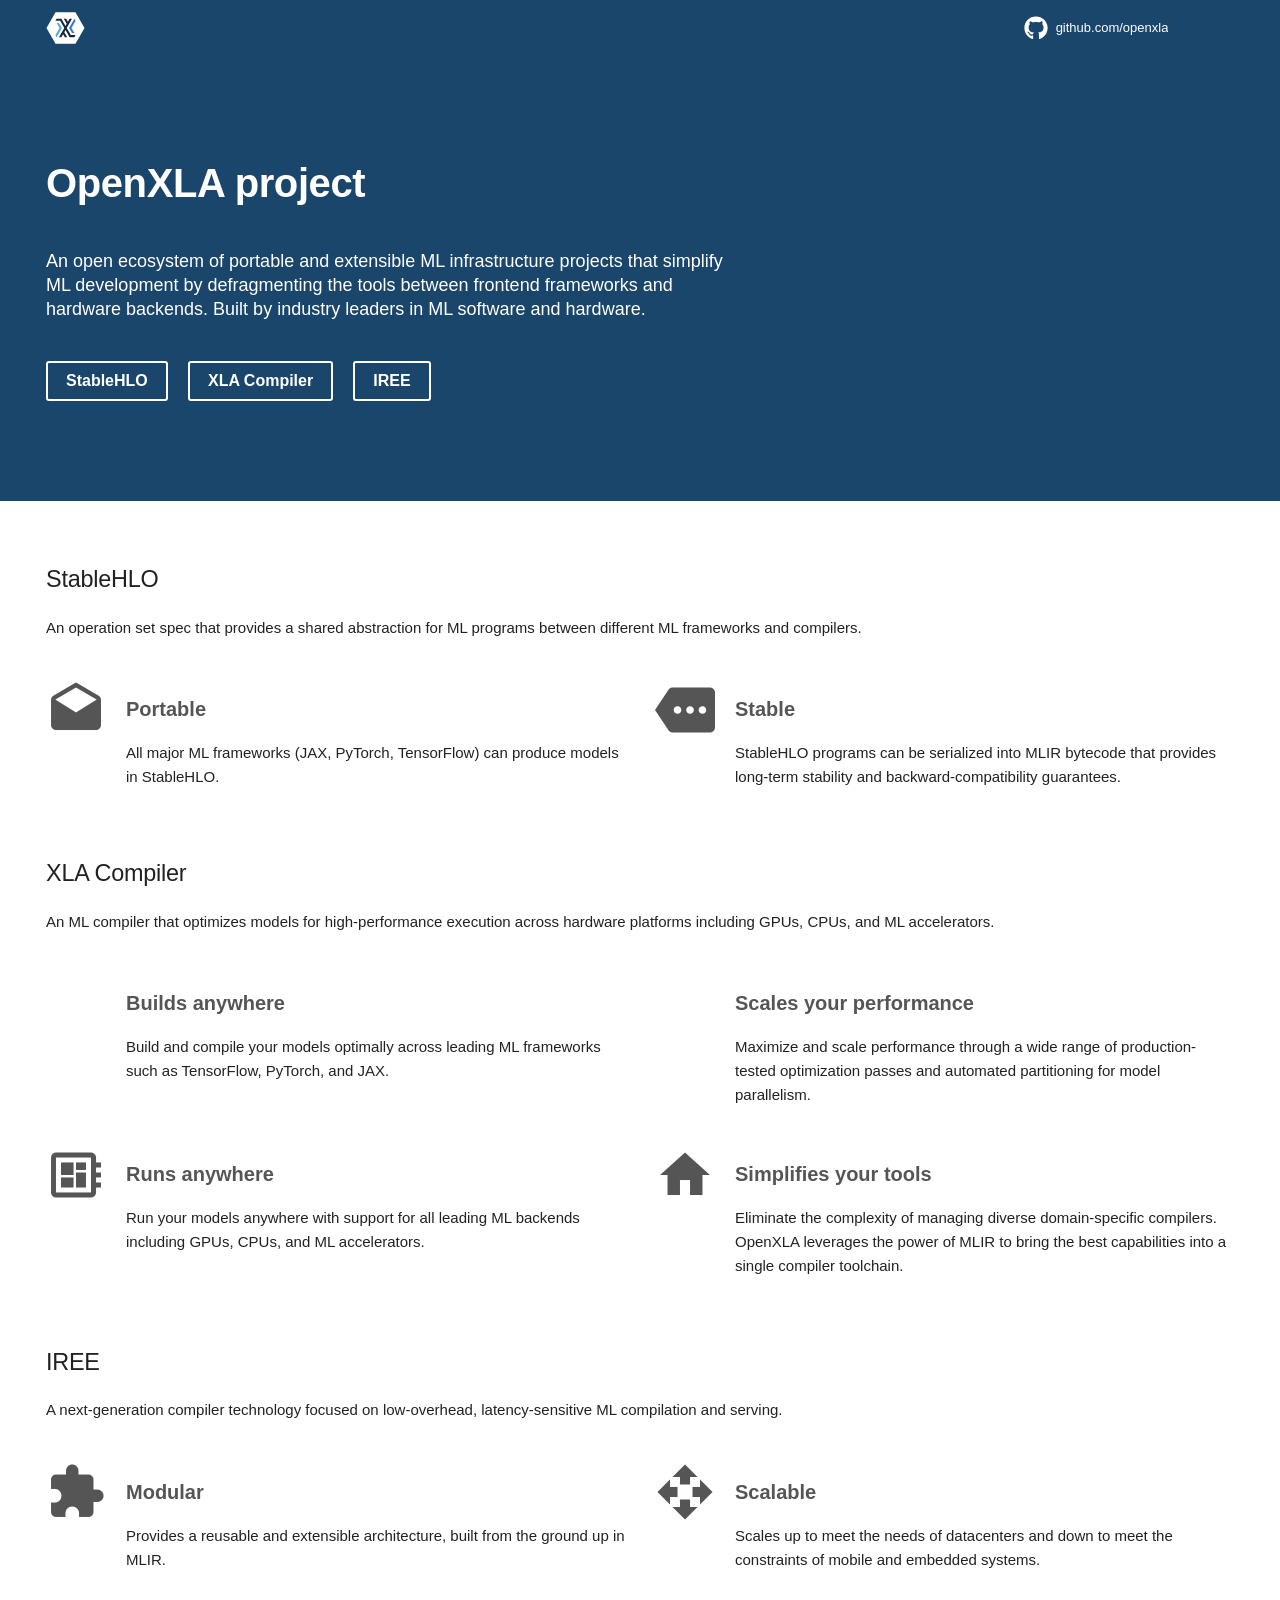
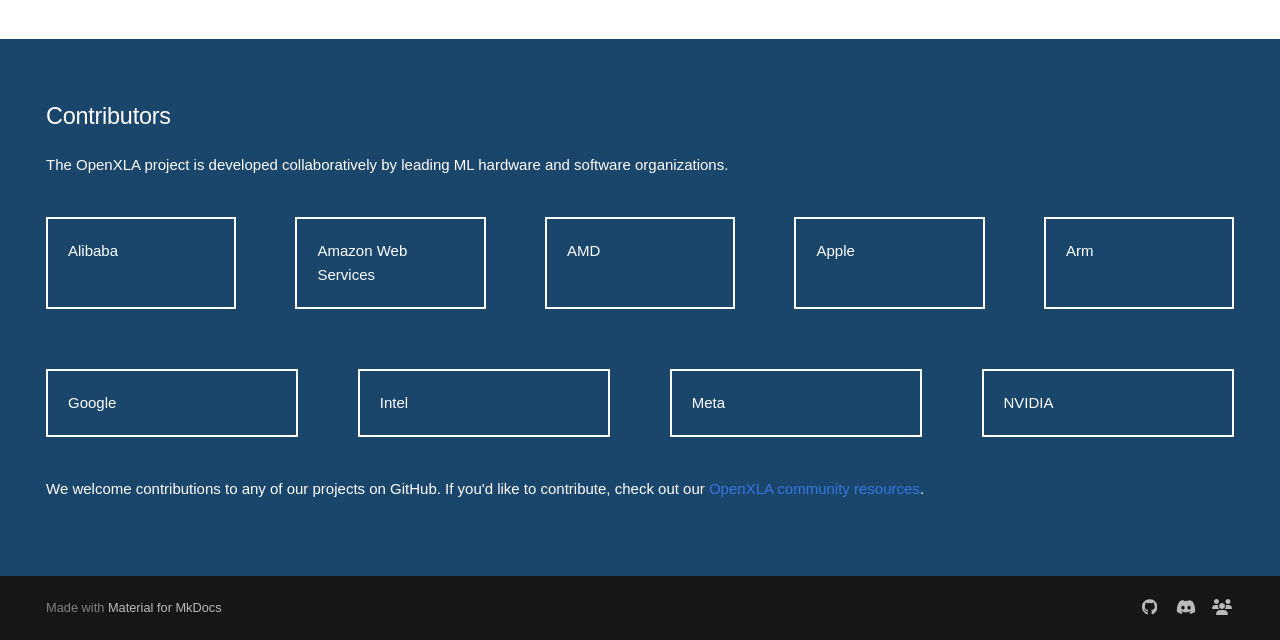
==== index.html @ 65affb7b "Deployed a1822f7 with MkDocs version: 1.4.2" ====
<!doctype html>
<html lang="en" class="no-js">
  <head>
    
      <meta charset="utf-8">
      <meta name="viewport" content="width=device-width,initial-scale=1">
      
      
      
      
      
      <link rel="icon" href="website/assets/favicon.ico">
      <meta name="generator" content="mkdocs-1.4.2, mkdocs-material-9.0.12">
    
    
  <title>OpenXLA project</title>

    
  
      <link rel="stylesheet" href="assets/stylesheets/main.0d440cfe.min.css">
      
        
        <link rel="stylesheet" href="assets/stylesheets/palette.2505c338.min.css">
      
      

    
  <link rel="stylesheet" href="website/stylesheets/landing.css" />

    
    
      
        
        
        <link rel="preconnect" href="https://fonts.gstatic.com" crossorigin>
        <link rel="stylesheet" href="https://fonts.googleapis.com/css?family=Noto:300,300i,400,400i,700,700i%7CNoto+Sans+Mono:400,400i,700,700i&display=fallback">
        <style>:root{--md-text-font:"Noto";--md-code-font:"Noto Sans Mono"}</style>
      
    
    
      <link rel="stylesheet" href="website/stylesheets/openxla.css">
    
    <script>__md_scope=new URL(".",location),__md_hash=e=>[...e].reduce((e,_)=>(e<<5)-e+_.charCodeAt(0),0),__md_get=(e,_=localStorage,t=__md_scope)=>JSON.parse(_.getItem(t.pathname+"."+e)),__md_set=(e,_,t=localStorage,a=__md_scope)=>{try{t.setItem(a.pathname+"."+e,JSON.stringify(_))}catch(e){}}</script>
    
      

    
    
    
  </head>
  
  
    
    
    
    
    
    <body dir="ltr" data-md-color-scheme="default" data-md-color-primary="" data-md-color-accent="">
  
    
    
    <input class="md-toggle" data-md-toggle="drawer" type="checkbox" id="__drawer" autocomplete="off">
    <input class="md-toggle" data-md-toggle="search" type="checkbox" id="__search" autocomplete="off">
    <label class="md-overlay" for="__drawer"></label>
    <div data-md-component="skip">
      
        
        <a href="#stablehlo" class="md-skip">
          Skip to content
        </a>
      
    </div>
    <div data-md-component="announce">
      
    </div>
    
    
      

<header class="md-header" data-md-component="header">
  <nav class="md-header__inner md-grid" aria-label="Header">
    <a href="." title="OpenXLA Project" class="md-header__button md-logo" aria-label="OpenXLA Project" data-md-component="logo">
      <!--
  Copyright (c) 2016-2022 Martin Donath <martin.donath@squidfunk.com>

  Permission is hereby granted, free of charge, to any person obtaining a copy
  of this software and associated documentation files (the "Software"), to
  deal in the Software without restriction, including without limitation the
  rights to use, copy, modify, merge, publish, distribute, sublicense, and/or
  sell copies of the Software, and to permit persons to whom the Software is
  furnished to do so, subject to the following conditions:

  The above copyright notice and this permission notice shall be included in
  all copies or substantial portions of the Software.

  THE SOFTWARE IS PROVIDED "AS IS", WITHOUT WARRANTY OF ANY KIND, EXPRESS OR
  IMPLIED, INCLUDING BUT NOT LIMITED TO THE WARRANTIES OF MERCHANTABILITY,
  FITNESS FOR A PARTICULAR PURPOSE AND NON-INFRINGEMENT. IN NO EVENT SHALL THE
  AUTHORS OR COPYRIGHT HOLDERS BE LIABLE FOR ANY CLAIM, DAMAGES OR OTHER
  LIABILITY, WHETHER IN AN ACTION OF CONTRACT, TORT OR OTHERWISE, ARISING
  FROM, OUT OF OR IN CONNECTION WITH THE SOFTWARE OR THE USE OR OTHER DEALINGS
  IN THE SOFTWARE.
-->

<!-- Logo (customized to provide img alt text) -->

  <img src="website/assets/openxla-logo-white.svg" alt="OpenXLA Project" />

    </a>
    <label class="md-header__button md-icon" for="__drawer">
      <svg xmlns="http://www.w3.org/2000/svg" viewBox="0 0 24 24"><path d="M3 6h18v2H3V6m0 5h18v2H3v-2m0 5h18v2H3v-2Z"/></svg>
    </label>
    <div class="md-header__title" data-md-component="header-title">
      <div class="md-header__ellipsis">
        <div class="md-header__topic">
          <span class="md-ellipsis">
            OpenXLA Project
          </span>
        </div>
        <div class="md-header__topic" data-md-component="header-topic">
          <span class="md-ellipsis">
            
              OpenXLA project
            
          </span>
        </div>
      </div>
    </div>
    
    
    
    
      <div class="md-header__source">
        <a href="https://github.com/openxla" title="Go to repository" class="md-source" data-md-component="source">
  <div class="md-source__icon md-icon">
    
    <svg xmlns="http://www.w3.org/2000/svg" viewBox="0 0 496 512"><!--! Font Awesome Free 6.2.1 by @fontawesome - https://fontawesome.com License - https://fontawesome.com/license/free (Icons: CC BY 4.0, Fonts: SIL OFL 1.1, Code: MIT License) Copyright 2022 Fonticons, Inc.--><path d="M165.9 397.4c0 2-2.3 3.6-5.2 3.6-3.3.3-5.6-1.3-5.6-3.6 0-2 2.3-3.6 5.2-3.6 3-.3 5.6 1.3 5.6 3.6zm-31.1-4.5c-.7 2 1.3 4.3 4.3 4.9 2.6 1 5.6 0 6.2-2s-1.3-4.3-4.3-5.2c-2.6-.7-5.5.3-6.2 2.3zm44.2-1.7c-2.9.7-4.9 2.6-4.6 4.9.3 2 2.9 3.3 5.9 2.6 2.9-.7 4.9-2.6 4.6-4.6-.3-1.9-3-3.2-5.9-2.9zM244.8 8C106.1 8 0 113.3 0 252c0 110.9 69.8 205.8 169.5 239.2 12.8 2.3 17.3-5.6 17.3-12.1 0-6.2-.3-40.4-.3-61.4 0 0-70 15-84.7-29.8 0 0-11.4-29.1-27.8-36.6 0 0-22.9-15.7 1.6-15.4 0 0 24.9 2 38.6 25.8 21.9 38.6 58.6 27.5 72.9 20.9 2.3-16 8.8-27.1 16-33.7-55.9-6.2-112.3-14.3-112.3-110.5 0-27.5 7.6-41.3 23.6-58.9-2.6-6.5-11.1-33.3 2.6-67.9 20.9-6.5 69 27 69 27 20-5.6 41.5-8.5 62.8-8.5s42.8 2.9 62.8 8.5c0 0 48.1-33.6 69-27 13.7 34.7 5.2 61.4 2.6 67.9 16 17.7 25.8 31.5 25.8 58.9 0 96.5-58.9 104.2-114.8 110.5 9.2 7.9 17 22.9 17 46.4 0 33.7-.3 75.4-.3 83.6 0 6.5 4.6 14.4 17.3 12.1C428.2 457.8 496 362.9 496 252 496 113.3 383.5 8 244.8 8zM97.2 352.9c-1.3 1-1 3.3.7 5.2 1.6 1.6 3.9 2.3 5.2 1 1.3-1 1-3.3-.7-5.2-1.6-1.6-3.9-2.3-5.2-1zm-10.8-8.1c-.7 1.3.3 2.9 2.3 3.9 1.6 1 3.6.7 4.3-.7.7-1.3-.3-2.9-2.3-3.9-2-.6-3.6-.3-4.3.7zm32.4 35.6c-1.6 1.3-1 4.3 1.3 6.2 2.3 2.3 5.2 2.6 6.5 1 1.3-1.3.7-4.3-1.3-6.2-2.2-2.3-5.2-2.6-6.5-1zm-11.4-14.7c-1.6 1-1.6 3.6 0 5.9 1.6 2.3 4.3 3.3 5.6 2.3 1.6-1.3 1.6-3.9 0-6.2-1.4-2.3-4-3.3-5.6-2z"/></svg>
  </div>
  <div class="md-source__repository">
    github.com/openxla
  </div>
</a>
      </div>
    
  </nav>
  
</header>
    
    <div class="md-container" data-md-component="container">
      
      
  
        
          
        
      
  <section class="oxla-section black md-typeset">
    <div class="oxla-section-inner">
      <div class="oxla-banner">
        <div class="oxla-banner-left">
          <h1 class="oxla-title">OpenXLA project</h1>
          <p class="oxla-subtitle">An open ecosystem of portable and extensible ML infrastructure
projects that simplify ML development by defragmenting the tools
between frontend frameworks and hardware backends. Built by industry leaders
in ML software and hardware.
</p>
          <div class="oxla-buttons">
            
            <a class="oxla-button" href="https://scottamain.github.io/stablehlo/">StableHLO</a>
            
            <a class="oxla-button" href="https://scottamain.github.io/xla/">XLA Compiler</a>
            
            <a class="oxla-button" href="https://scottamain.github.io/iree/">IREE</a>
            
          </div>
        </div>
      </div>
    </div>
  </section>

      <main class="md-main" data-md-component="main">
        <div class="md-main__inner md-grid">
          
            
              
                
              
              <div class="md-sidebar md-sidebar--primary" data-md-component="sidebar" data-md-type="navigation" hidden>
                <div class="md-sidebar__scrollwrap">
                  <div class="md-sidebar__inner">
                    


<nav class="md-nav md-nav--primary" aria-label="Navigation" data-md-level="0">
  <label class="md-nav__title" for="__drawer">
    <a href="." title="OpenXLA Project" class="md-nav__button md-logo" aria-label="OpenXLA Project" data-md-component="logo">
      <!--
  Copyright (c) 2016-2022 Martin Donath <martin.donath@squidfunk.com>

  Permission is hereby granted, free of charge, to any person obtaining a copy
  of this software and associated documentation files (the "Software"), to
  deal in the Software without restriction, including without limitation the
  rights to use, copy, modify, merge, publish, distribute, sublicense, and/or
  sell copies of the Software, and to permit persons to whom the Software is
  furnished to do so, subject to the following conditions:

  The above copyright notice and this permission notice shall be included in
  all copies or substantial portions of the Software.

  THE SOFTWARE IS PROVIDED "AS IS", WITHOUT WARRANTY OF ANY KIND, EXPRESS OR
  IMPLIED, INCLUDING BUT NOT LIMITED TO THE WARRANTIES OF MERCHANTABILITY,
  FITNESS FOR A PARTICULAR PURPOSE AND NON-INFRINGEMENT. IN NO EVENT SHALL THE
  AUTHORS OR COPYRIGHT HOLDERS BE LIABLE FOR ANY CLAIM, DAMAGES OR OTHER
  LIABILITY, WHETHER IN AN ACTION OF CONTRACT, TORT OR OTHERWISE, ARISING
  FROM, OUT OF OR IN CONNECTION WITH THE SOFTWARE OR THE USE OR OTHER DEALINGS
  IN THE SOFTWARE.
-->

<!-- Logo (customized to provide img alt text) -->

  <img src="website/assets/openxla-logo-white.svg" alt="OpenXLA Project" />

    </a>
    OpenXLA Project
  </label>
  
    <div class="md-nav__source">
      <a href="https://github.com/openxla" title="Go to repository" class="md-source" data-md-component="source">
  <div class="md-source__icon md-icon">
    
    <svg xmlns="http://www.w3.org/2000/svg" viewBox="0 0 496 512"><!--! Font Awesome Free 6.2.1 by @fontawesome - https://fontawesome.com License - https://fontawesome.com/license/free (Icons: CC BY 4.0, Fonts: SIL OFL 1.1, Code: MIT License) Copyright 2022 Fonticons, Inc.--><path d="M165.9 397.4c0 2-2.3 3.6-5.2 3.6-3.3.3-5.6-1.3-5.6-3.6 0-2 2.3-3.6 5.2-3.6 3-.3 5.6 1.3 5.6 3.6zm-31.1-4.5c-.7 2 1.3 4.3 4.3 4.9 2.6 1 5.6 0 6.2-2s-1.3-4.3-4.3-5.2c-2.6-.7-5.5.3-6.2 2.3zm44.2-1.7c-2.9.7-4.9 2.6-4.6 4.9.3 2 2.9 3.3 5.9 2.6 2.9-.7 4.9-2.6 4.6-4.6-.3-1.9-3-3.2-5.9-2.9zM244.8 8C106.1 8 0 113.3 0 252c0 110.9 69.8 205.8 169.5 239.2 12.8 2.3 17.3-5.6 17.3-12.1 0-6.2-.3-40.4-.3-61.4 0 0-70 15-84.7-29.8 0 0-11.4-29.1-27.8-36.6 0 0-22.9-15.7 1.6-15.4 0 0 24.9 2 38.6 25.8 21.9 38.6 58.6 27.5 72.9 20.9 2.3-16 8.8-27.1 16-33.7-55.9-6.2-112.3-14.3-112.3-110.5 0-27.5 7.6-41.3 23.6-58.9-2.6-6.5-11.1-33.3 2.6-67.9 20.9-6.5 69 27 69 27 20-5.6 41.5-8.5 62.8-8.5s42.8 2.9 62.8 8.5c0 0 48.1-33.6 69-27 13.7 34.7 5.2 61.4 2.6 67.9 16 17.7 25.8 31.5 25.8 58.9 0 96.5-58.9 104.2-114.8 110.5 9.2 7.9 17 22.9 17 46.4 0 33.7-.3 75.4-.3 83.6 0 6.5 4.6 14.4 17.3 12.1C428.2 457.8 496 362.9 496 252 496 113.3 383.5 8 244.8 8zM97.2 352.9c-1.3 1-1 3.3.7 5.2 1.6 1.6 3.9 2.3 5.2 1 1.3-1 1-3.3-.7-5.2-1.6-1.6-3.9-2.3-5.2-1zm-10.8-8.1c-.7 1.3.3 2.9 2.3 3.9 1.6 1 3.6.7 4.3-.7.7-1.3-.3-2.9-2.3-3.9-2-.6-3.6-.3-4.3.7zm32.4 35.6c-1.6 1.3-1 4.3 1.3 6.2 2.3 2.3 5.2 2.6 6.5 1 1.3-1.3.7-4.3-1.3-6.2-2.2-2.3-5.2-2.6-6.5-1zm-11.4-14.7c-1.6 1-1.6 3.6 0 5.9 1.6 2.3 4.3 3.3 5.6 2.3 1.6-1.3 1.6-3.9 0-6.2-1.4-2.3-4-3.3-5.6-2z"/></svg>
  </div>
  <div class="md-source__repository">
    github.com/openxla
  </div>
</a>
    </div>
  
  <ul class="md-nav__list" data-md-scrollfix>
    
      
      
      

  
  
    
  
  
    <li class="md-nav__item md-nav__item--active">
      
      <input class="md-nav__toggle md-toggle" type="checkbox" id="__toc">
      
      
      
        <label class="md-nav__link md-nav__link--active" for="__toc">
          OpenXLA project
          <span class="md-nav__icon md-icon"></span>
        </label>
      
      <a href="." class="md-nav__link md-nav__link--active">
        OpenXLA project
      </a>
      
        

<nav class="md-nav md-nav--secondary" aria-label="Table of contents">
  
  
  
  
    <label class="md-nav__title" for="__toc">
      <span class="md-nav__icon md-icon"></span>
      Table of contents
    </label>
    <ul class="md-nav__list" data-md-component="toc" data-md-scrollfix>
      
        <!--
  Copyright (c) 2016-2022 Martin Donath <martin.donath@squidfunk.com>

  Permission is hereby granted, free of charge, to any person obtaining a copy
  of this software and associated documentation files (the "Software"), to
  deal in the Software without restriction, including without limitation the
  rights to use, copy, modify, merge, publish, distribute, sublicense, and/or
  sell copies of the Software, and to permit persons to whom the Software is
  furnished to do so, subject to the following conditions:

  The above copyright notice and this permission notice shall be included in
  all copies or substantial portions of the Software.

  THE SOFTWARE IS PROVIDED "AS IS", WITHOUT WARRANTY OF ANY KIND, EXPRESS OR
  IMPLIED, INCLUDING BUT NOT LIMITED TO THE WARRANTIES OF MERCHANTABILITY,
  FITNESS FOR A PARTICULAR PURPOSE AND NON-INFRINGEMENT. IN NO EVENT SHALL THE
  AUTHORS OR COPYRIGHT HOLDERS BE LIABLE FOR ANY CLAIM, DAMAGES OR OTHER
  LIABILITY, WHETHER IN AN ACTION OF CONTRACT, TORT OR OTHERWISE, ARISING
  FROM, OUT OF OR IN CONNECTION WITH THE SOFTWARE OR THE USE OR OTHER DEALINGS
  IN THE SOFTWARE.
-->

<!-- Allow each page to override toc_depth. For example, at the top of MD file:

---
toc_depth: 2
---

 -->
 
 <!-- Table of contents item -->
 <li class="md-nav__item">
   <a href="#stablehlo" class="md-nav__link">
     StableHLO
   </a>

   <!-- Table of contents list -->
   
 </li>
 
      
        <!--
  Copyright (c) 2016-2022 Martin Donath <martin.donath@squidfunk.com>

  Permission is hereby granted, free of charge, to any person obtaining a copy
  of this software and associated documentation files (the "Software"), to
  deal in the Software without restriction, including without limitation the
  rights to use, copy, modify, merge, publish, distribute, sublicense, and/or
  sell copies of the Software, and to permit persons to whom the Software is
  furnished to do so, subject to the following conditions:

  The above copyright notice and this permission notice shall be included in
  all copies or substantial portions of the Software.

  THE SOFTWARE IS PROVIDED "AS IS", WITHOUT WARRANTY OF ANY KIND, EXPRESS OR
  IMPLIED, INCLUDING BUT NOT LIMITED TO THE WARRANTIES OF MERCHANTABILITY,
  FITNESS FOR A PARTICULAR PURPOSE AND NON-INFRINGEMENT. IN NO EVENT SHALL THE
  AUTHORS OR COPYRIGHT HOLDERS BE LIABLE FOR ANY CLAIM, DAMAGES OR OTHER
  LIABILITY, WHETHER IN AN ACTION OF CONTRACT, TORT OR OTHERWISE, ARISING
  FROM, OUT OF OR IN CONNECTION WITH THE SOFTWARE OR THE USE OR OTHER DEALINGS
  IN THE SOFTWARE.
-->

<!-- Allow each page to override toc_depth. For example, at the top of MD file:

---
toc_depth: 2
---

 -->
 
 <!-- Table of contents item -->
 <li class="md-nav__item">
   <a href="#xla-compiler" class="md-nav__link">
     XLA Compiler
   </a>

   <!-- Table of contents list -->
   
 </li>
 
      
        <!--
  Copyright (c) 2016-2022 Martin Donath <martin.donath@squidfunk.com>

  Permission is hereby granted, free of charge, to any person obtaining a copy
  of this software and associated documentation files (the "Software"), to
  deal in the Software without restriction, including without limitation the
  rights to use, copy, modify, merge, publish, distribute, sublicense, and/or
  sell copies of the Software, and to permit persons to whom the Software is
  furnished to do so, subject to the following conditions:

  The above copyright notice and this permission notice shall be included in
  all copies or substantial portions of the Software.

  THE SOFTWARE IS PROVIDED "AS IS", WITHOUT WARRANTY OF ANY KIND, EXPRESS OR
  IMPLIED, INCLUDING BUT NOT LIMITED TO THE WARRANTIES OF MERCHANTABILITY,
  FITNESS FOR A PARTICULAR PURPOSE AND NON-INFRINGEMENT. IN NO EVENT SHALL THE
  AUTHORS OR COPYRIGHT HOLDERS BE LIABLE FOR ANY CLAIM, DAMAGES OR OTHER
  LIABILITY, WHETHER IN AN ACTION OF CONTRACT, TORT OR OTHERWISE, ARISING
  FROM, OUT OF OR IN CONNECTION WITH THE SOFTWARE OR THE USE OR OTHER DEALINGS
  IN THE SOFTWARE.
-->

<!-- Allow each page to override toc_depth. For example, at the top of MD file:

---
toc_depth: 2
---

 -->
 
 <!-- Table of contents item -->
 <li class="md-nav__item">
   <a href="#iree" class="md-nav__link">
     IREE
   </a>

   <!-- Table of contents list -->
   
 </li>
 
      
        <!--
  Copyright (c) 2016-2022 Martin Donath <martin.donath@squidfunk.com>

  Permission is hereby granted, free of charge, to any person obtaining a copy
  of this software and associated documentation files (the "Software"), to
  deal in the Software without restriction, including without limitation the
  rights to use, copy, modify, merge, publish, distribute, sublicense, and/or
  sell copies of the Software, and to permit persons to whom the Software is
  furnished to do so, subject to the following conditions:

  The above copyright notice and this permission notice shall be included in
  all copies or substantial portions of the Software.

  THE SOFTWARE IS PROVIDED "AS IS", WITHOUT WARRANTY OF ANY KIND, EXPRESS OR
  IMPLIED, INCLUDING BUT NOT LIMITED TO THE WARRANTIES OF MERCHANTABILITY,
  FITNESS FOR A PARTICULAR PURPOSE AND NON-INFRINGEMENT. IN NO EVENT SHALL THE
  AUTHORS OR COPYRIGHT HOLDERS BE LIABLE FOR ANY CLAIM, DAMAGES OR OTHER
  LIABILITY, WHETHER IN AN ACTION OF CONTRACT, TORT OR OTHERWISE, ARISING
  FROM, OUT OF OR IN CONNECTION WITH THE SOFTWARE OR THE USE OR OTHER DEALINGS
  IN THE SOFTWARE.
-->

<!-- Allow each page to override toc_depth. For example, at the top of MD file:

---
toc_depth: 2
---

 -->
 
 <!-- Table of contents item -->
 <li class="md-nav__item">
   <a href="#contributors" class="md-nav__link">
     Contributors
   </a>

   <!-- Table of contents list -->
   
 </li>
 
      
    </ul>
  
</nav>
      
    </li>
  

    
  </ul>
</nav>
                  </div>
                </div>
              </div>
            
            
              
                
              
              <div class="md-sidebar md-sidebar--secondary" data-md-component="sidebar" data-md-type="toc" hidden>
                <div class="md-sidebar__scrollwrap">
                  <div class="md-sidebar__inner">
                    

<nav class="md-nav md-nav--secondary" aria-label="Table of contents">
  
  
  
  
    <label class="md-nav__title" for="__toc">
      <span class="md-nav__icon md-icon"></span>
      Table of contents
    </label>
    <ul class="md-nav__list" data-md-component="toc" data-md-scrollfix>
      
        <!--
  Copyright (c) 2016-2022 Martin Donath <martin.donath@squidfunk.com>

  Permission is hereby granted, free of charge, to any person obtaining a copy
  of this software and associated documentation files (the "Software"), to
  deal in the Software without restriction, including without limitation the
  rights to use, copy, modify, merge, publish, distribute, sublicense, and/or
  sell copies of the Software, and to permit persons to whom the Software is
  furnished to do so, subject to the following conditions:

  The above copyright notice and this permission notice shall be included in
  all copies or substantial portions of the Software.

  THE SOFTWARE IS PROVIDED "AS IS", WITHOUT WARRANTY OF ANY KIND, EXPRESS OR
  IMPLIED, INCLUDING BUT NOT LIMITED TO THE WARRANTIES OF MERCHANTABILITY,
  FITNESS FOR A PARTICULAR PURPOSE AND NON-INFRINGEMENT. IN NO EVENT SHALL THE
  AUTHORS OR COPYRIGHT HOLDERS BE LIABLE FOR ANY CLAIM, DAMAGES OR OTHER
  LIABILITY, WHETHER IN AN ACTION OF CONTRACT, TORT OR OTHERWISE, ARISING
  FROM, OUT OF OR IN CONNECTION WITH THE SOFTWARE OR THE USE OR OTHER DEALINGS
  IN THE SOFTWARE.
-->

<!-- Allow each page to override toc_depth. For example, at the top of MD file:

---
toc_depth: 2
---

 -->
 
 <!-- Table of contents item -->
 <li class="md-nav__item">
   <a href="#stablehlo" class="md-nav__link">
     StableHLO
   </a>

   <!-- Table of contents list -->
   
 </li>
 
      
        <!--
  Copyright (c) 2016-2022 Martin Donath <martin.donath@squidfunk.com>

  Permission is hereby granted, free of charge, to any person obtaining a copy
  of this software and associated documentation files (the "Software"), to
  deal in the Software without restriction, including without limitation the
  rights to use, copy, modify, merge, publish, distribute, sublicense, and/or
  sell copies of the Software, and to permit persons to whom the Software is
  furnished to do so, subject to the following conditions:

  The above copyright notice and this permission notice shall be included in
  all copies or substantial portions of the Software.

  THE SOFTWARE IS PROVIDED "AS IS", WITHOUT WARRANTY OF ANY KIND, EXPRESS OR
  IMPLIED, INCLUDING BUT NOT LIMITED TO THE WARRANTIES OF MERCHANTABILITY,
  FITNESS FOR A PARTICULAR PURPOSE AND NON-INFRINGEMENT. IN NO EVENT SHALL THE
  AUTHORS OR COPYRIGHT HOLDERS BE LIABLE FOR ANY CLAIM, DAMAGES OR OTHER
  LIABILITY, WHETHER IN AN ACTION OF CONTRACT, TORT OR OTHERWISE, ARISING
  FROM, OUT OF OR IN CONNECTION WITH THE SOFTWARE OR THE USE OR OTHER DEALINGS
  IN THE SOFTWARE.
-->

<!-- Allow each page to override toc_depth. For example, at the top of MD file:

---
toc_depth: 2
---

 -->
 
 <!-- Table of contents item -->
 <li class="md-nav__item">
   <a href="#xla-compiler" class="md-nav__link">
     XLA Compiler
   </a>

   <!-- Table of contents list -->
   
 </li>
 
      
        <!--
  Copyright (c) 2016-2022 Martin Donath <martin.donath@squidfunk.com>

  Permission is hereby granted, free of charge, to any person obtaining a copy
  of this software and associated documentation files (the "Software"), to
  deal in the Software without restriction, including without limitation the
  rights to use, copy, modify, merge, publish, distribute, sublicense, and/or
  sell copies of the Software, and to permit persons to whom the Software is
  furnished to do so, subject to the following conditions:

  The above copyright notice and this permission notice shall be included in
  all copies or substantial portions of the Software.

  THE SOFTWARE IS PROVIDED "AS IS", WITHOUT WARRANTY OF ANY KIND, EXPRESS OR
  IMPLIED, INCLUDING BUT NOT LIMITED TO THE WARRANTIES OF MERCHANTABILITY,
  FITNESS FOR A PARTICULAR PURPOSE AND NON-INFRINGEMENT. IN NO EVENT SHALL THE
  AUTHORS OR COPYRIGHT HOLDERS BE LIABLE FOR ANY CLAIM, DAMAGES OR OTHER
  LIABILITY, WHETHER IN AN ACTION OF CONTRACT, TORT OR OTHERWISE, ARISING
  FROM, OUT OF OR IN CONNECTION WITH THE SOFTWARE OR THE USE OR OTHER DEALINGS
  IN THE SOFTWARE.
-->

<!-- Allow each page to override toc_depth. For example, at the top of MD file:

---
toc_depth: 2
---

 -->
 
 <!-- Table of contents item -->
 <li class="md-nav__item">
   <a href="#iree" class="md-nav__link">
     IREE
   </a>

   <!-- Table of contents list -->
   
 </li>
 
      
        <!--
  Copyright (c) 2016-2022 Martin Donath <martin.donath@squidfunk.com>

  Permission is hereby granted, free of charge, to any person obtaining a copy
  of this software and associated documentation files (the "Software"), to
  deal in the Software without restriction, including without limitation the
  rights to use, copy, modify, merge, publish, distribute, sublicense, and/or
  sell copies of the Software, and to permit persons to whom the Software is
  furnished to do so, subject to the following conditions:

  The above copyright notice and this permission notice shall be included in
  all copies or substantial portions of the Software.

  THE SOFTWARE IS PROVIDED "AS IS", WITHOUT WARRANTY OF ANY KIND, EXPRESS OR
  IMPLIED, INCLUDING BUT NOT LIMITED TO THE WARRANTIES OF MERCHANTABILITY,
  FITNESS FOR A PARTICULAR PURPOSE AND NON-INFRINGEMENT. IN NO EVENT SHALL THE
  AUTHORS OR COPYRIGHT HOLDERS BE LIABLE FOR ANY CLAIM, DAMAGES OR OTHER
  LIABILITY, WHETHER IN AN ACTION OF CONTRACT, TORT OR OTHERWISE, ARISING
  FROM, OUT OF OR IN CONNECTION WITH THE SOFTWARE OR THE USE OR OTHER DEALINGS
  IN THE SOFTWARE.
-->

<!-- Allow each page to override toc_depth. For example, at the top of MD file:

---
toc_depth: 2
---

 -->
 
 <!-- Table of contents item -->
 <li class="md-nav__item">
   <a href="#contributors" class="md-nav__link">
     Contributors
   </a>

   <!-- Table of contents list -->
   
 </li>
 
      
    </ul>
  
</nav>
                  </div>
                </div>
              </div>
            
          
          
  <div class="md-content" data-md-component="content">
    <article class="md-content__inner md-typeset">
      
        



  <h1>OpenXLA project</h1>

<section class="oxla-section">
<div class="oxla-section-inner">
<div class="oxla-features">
<h2 id="stablehlo">StableHLO</h2>
<p>An operation set spec that provides a shared abstraction for ML programs between
different ML frameworks and compilers.</p>
<ul>
<li>
<p><span class="material-icon">drafts</span>
  <strong>Portable</strong>
  All major ML frameworks (JAX, PyTorch, TensorFlow) can produce models
  in StableHLO.</p>
</li>
<li>
<p><span class="material-icon">more_time</span>
  <strong>Stable</strong>
  StableHLO programs can be serialized into MLIR bytecode that provides
  long-term stability and backward-compatibility guarantees.</p>
</li>
</ul>
<h2 id="xla-compiler">XLA Compiler</h2>
<p>An ML compiler that optimizes models for high-performance execution across
hardware platforms including GPUs, CPUs, and ML accelerators.</p>
<ul>
<li>
<p><span class="material-icon">terminal</span>
  <strong>Builds anywhere</strong>
  Build and compile your models optimally across leading ML frameworks such as TensorFlow, PyTorch, and JAX.</p>
</li>
<li>
<p><span class="material-icon">speed</span>
  <strong>Scales your performance</strong>
  Maximize and scale performance through a wide range of production-tested optimization passes and automated partitioning for model parallelism.</p>
</li>
<li>
<p><span class="material-icon">developer_board</span>
  <strong>Runs anywhere</strong>
  Run your models anywhere with support for all leading ML backends including GPUs, CPUs, and ML accelerators.</p>
</li>
<li>
<p><span class="material-icon">home_repair_service</span>
  <strong>Simplifies your tools</strong>
  Eliminate the complexity of managing diverse domain-specific compilers. OpenXLA leverages the power of MLIR to bring the best capabilities into a single compiler toolchain.</p>
</li>
</ul>
<h2 id="iree">IREE</h2>
<p>A next-generation compiler technology focused on low-overhead, latency-sensitive ML compilation and serving.</p>
<ul>
<li>
<p><span class="material-icon">extension</span>
  <strong>Modular</strong>
Provides a reusable and extensible architecture, built from the ground up in MLIR.</p>
</li>
<li>
<p><span class="material-icon">open_with</span>
  <strong>Scalable</strong>
  Scales up to meet the needs of datacenters and down to meet the constraints of mobile and embedded systems.</p>
</li>
</ul>
</div>
</div>
</section>
<section class="oxla-section black">
<div class="oxla-section-inner">
<div class="oxla-community">
<h2 id="contributors">Contributors</h2>
<p>The OpenXLA project is developed collaboratively by leading ML hardware
and software organizations.</p>
<ul>
<li>Alibaba</li>
<li>Amazon Web Services</li>
<li>AMD</li>
<li>Apple</li>
<li>Arm</li>
<li>Google</li>
<li>Intel</li>
<li>Meta</li>
<li>NVIDIA</li>
</ul>
<p>We welcome contributions to any of our projects on GitHub. If you'd like to
contribute, check out our
<a href="https://github.com/openxla/community#readme">OpenXLA community resources</a>.</p>
</div>
</div>
</section>



  



      
    </article>
  </div>

          
        </div>
        
      </main>
      
        <footer class="md-footer">
  
  <div class="md-footer-meta md-typeset">
    <div class="md-footer-meta__inner md-grid">
      <div class="md-copyright">
  
  
    Made with
    <a href="https://squidfunk.github.io/mkdocs-material/" target="_blank" rel="noopener">
      Material for MkDocs
    </a>
  
</div>
      
        <div class="md-social">
  
    
    
    
    
    <a href="https://github.com/openxla" target="_blank" rel="noopener" title="OpenXLA on GitHub" class="md-social__link">
      <svg xmlns="http://www.w3.org/2000/svg" viewBox="0 0 496 512"><!--! Font Awesome Free 6.2.1 by @fontawesome - https://fontawesome.com License - https://fontawesome.com/license/free (Icons: CC BY 4.0, Fonts: SIL OFL 1.1, Code: MIT License) Copyright 2022 Fonticons, Inc.--><path d="M165.9 397.4c0 2-2.3 3.6-5.2 3.6-3.3.3-5.6-1.3-5.6-3.6 0-2 2.3-3.6 5.2-3.6 3-.3 5.6 1.3 5.6 3.6zm-31.1-4.5c-.7 2 1.3 4.3 4.3 4.9 2.6 1 5.6 0 6.2-2s-1.3-4.3-4.3-5.2c-2.6-.7-5.5.3-6.2 2.3zm44.2-1.7c-2.9.7-4.9 2.6-4.6 4.9.3 2 2.9 3.3 5.9 2.6 2.9-.7 4.9-2.6 4.6-4.6-.3-1.9-3-3.2-5.9-2.9zM244.8 8C106.1 8 0 113.3 0 252c0 110.9 69.8 205.8 169.5 239.2 12.8 2.3 17.3-5.6 17.3-12.1 0-6.2-.3-40.4-.3-61.4 0 0-70 15-84.7-29.8 0 0-11.4-29.1-27.8-36.6 0 0-22.9-15.7 1.6-15.4 0 0 24.9 2 38.6 25.8 21.9 38.6 58.6 27.5 72.9 20.9 2.3-16 8.8-27.1 16-33.7-55.9-6.2-112.3-14.3-112.3-110.5 0-27.5 7.6-41.3 23.6-58.9-2.6-6.5-11.1-33.3 2.6-67.9 20.9-6.5 69 27 69 27 20-5.6 41.5-8.5 62.8-8.5s42.8 2.9 62.8 8.5c0 0 48.1-33.6 69-27 13.7 34.7 5.2 61.4 2.6 67.9 16 17.7 25.8 31.5 25.8 58.9 0 96.5-58.9 104.2-114.8 110.5 9.2 7.9 17 22.9 17 46.4 0 33.7-.3 75.4-.3 83.6 0 6.5 4.6 14.4 17.3 12.1C428.2 457.8 496 362.9 496 252 496 113.3 383.5 8 244.8 8zM97.2 352.9c-1.3 1-1 3.3.7 5.2 1.6 1.6 3.9 2.3 5.2 1 1.3-1 1-3.3-.7-5.2-1.6-1.6-3.9-2.3-5.2-1zm-10.8-8.1c-.7 1.3.3 2.9 2.3 3.9 1.6 1 3.6.7 4.3-.7.7-1.3-.3-2.9-2.3-3.9-2-.6-3.6-.3-4.3.7zm32.4 35.6c-1.6 1.3-1 4.3 1.3 6.2 2.3 2.3 5.2 2.6 6.5 1 1.3-1.3.7-4.3-1.3-6.2-2.2-2.3-5.2-2.6-6.5-1zm-11.4-14.7c-1.6 1-1.6 3.6 0 5.9 1.6 2.3 4.3 3.3 5.6 2.3 1.6-1.3 1.6-3.9 0-6.2-1.4-2.3-4-3.3-5.6-2z"/></svg>
    </a>
  
    
    
    
    
    <a href="https://discord.gg/PeWUTaecrA" target="_blank" rel="noopener" title="OpenXLA Discord" class="md-social__link">
      <svg xmlns="http://www.w3.org/2000/svg" viewBox="0 0 640 512"><!--! Font Awesome Free 6.2.1 by @fontawesome - https://fontawesome.com License - https://fontawesome.com/license/free (Icons: CC BY 4.0, Fonts: SIL OFL 1.1, Code: MIT License) Copyright 2022 Fonticons, Inc.--><path d="M524.531 69.836a1.5 1.5 0 0 0-.764-.7A485.065 485.065 0 0 0 404.081 32.03a1.816 1.816 0 0 0-1.923.91 337.461 337.461 0 0 0-14.9 30.6 447.848 447.848 0 0 0-134.426 0 309.541 309.541 0 0 0-15.135-30.6 1.89 1.89 0 0 0-1.924-.91 483.689 483.689 0 0 0-119.688 37.107 1.712 1.712 0 0 0-.788.676C39.068 183.651 18.186 294.69 28.43 404.354a2.016 2.016 0 0 0 .765 1.375 487.666 487.666 0 0 0 146.825 74.189 1.9 1.9 0 0 0 2.063-.676A348.2 348.2 0 0 0 208.12 430.4a1.86 1.86 0 0 0-1.019-2.588 321.173 321.173 0 0 1-45.868-21.853 1.885 1.885 0 0 1-.185-3.126 251.047 251.047 0 0 0 9.109-7.137 1.819 1.819 0 0 1 1.9-.256c96.229 43.917 200.41 43.917 295.5 0a1.812 1.812 0 0 1 1.924.233 234.533 234.533 0 0 0 9.132 7.16 1.884 1.884 0 0 1-.162 3.126 301.407 301.407 0 0 1-45.89 21.83 1.875 1.875 0 0 0-1 2.611 391.055 391.055 0 0 0 30.014 48.815 1.864 1.864 0 0 0 2.063.7A486.048 486.048 0 0 0 610.7 405.729a1.882 1.882 0 0 0 .765-1.352c12.264-126.783-20.532-236.912-86.934-334.541ZM222.491 337.58c-28.972 0-52.844-26.587-52.844-59.239s23.409-59.241 52.844-59.241c29.665 0 53.306 26.82 52.843 59.239 0 32.654-23.41 59.241-52.843 59.241Zm195.38 0c-28.971 0-52.843-26.587-52.843-59.239s23.409-59.241 52.843-59.241c29.667 0 53.307 26.82 52.844 59.239 0 32.654-23.177 59.241-52.844 59.241Z"/></svg>
    </a>
  
    
    
    
    
    <a href="https://github.com/openxla/community#welcome-to-the-openxla-community" target="_blank" rel="noopener" title="OpenXLA community info" class="md-social__link">
      <svg xmlns="http://www.w3.org/2000/svg" viewBox="0 0 640 512"><!--! Font Awesome Free 6.2.1 by @fontawesome - https://fontawesome.com License - https://fontawesome.com/license/free (Icons: CC BY 4.0, Fonts: SIL OFL 1.1, Code: MIT License) Copyright 2022 Fonticons, Inc.--><path d="M144 160c-44.2 0-80-35.8-80-80S99.8 0 144 0s80 35.8 80 80-35.8 80-80 80zm368 0c-44.2 0-80-35.8-80-80s35.8-80 80-80 80 35.8 80 80-35.8 80-80 80zM0 298.7C0 239.8 47.8 192 106.7 192h42.7c15.9 0 31 3.5 44.6 9.7-1.3 7.2-1.9 14.7-1.9 22.3 0 38.2 16.8 72.5 43.3 96H21.3C9.6 320 0 310.4 0 298.7zM405.3 320h-.7c26.6-23.5 43.3-57.8 43.3-96 0-7.6-.7-15-1.9-22.3 13.6-6.3 28.7-9.7 44.6-9.7h42.7c58.9 0 106.7 47.8 106.7 106.7 0 11.8-9.6 21.3-21.3 21.3H405.3zm10.7-96c0 53-43 96-96 96s-96-43-96-96 43-96 96-96 96 43 96 96zM128 485.3c0-73.6 59.7-133.3 133.3-133.3h117.4c73.6 0 133.3 59.7 133.3 133.3 0 14.7-11.9 26.7-26.7 26.7H154.7c-14.7 0-26.7-11.9-26.7-26.7z"/></svg>
    </a>
  
</div>
      
    </div>
  </div>
</footer>
      
    </div>
    <div class="md-dialog" data-md-component="dialog">
      <div class="md-dialog__inner md-typeset"></div>
    </div>
    
    <script id="__config" type="application/json">{"base": ".", "features": [], "search": "assets/javascripts/workers/search.db81ec45.min.js", "translations": {"clipboard.copied": "Copied to clipboard", "clipboard.copy": "Copy to clipboard", "search.result.more.one": "1 more on this page", "search.result.more.other": "# more on this page", "search.result.none": "No matching documents", "search.result.one": "1 matching document", "search.result.other": "# matching documents", "search.result.placeholder": "Type to start searching", "search.result.term.missing": "Missing", "select.version": "Select version"}}</script>
    
    
      <script src="assets/javascripts/bundle.4b2c34cd.min.js"></script>
      
    
  </body>
</html>
---- assets/stylesheets/main.0d440cfe.min.css ----
@charset "UTF-8";html{-webkit-text-size-adjust:none;-moz-text-size-adjust:none;text-size-adjust:none;box-sizing:border-box}*,:after,:before{box-sizing:inherit}@media (prefers-reduced-motion){*,:after,:before{transition:none!important}}body{margin:0}a,button,input,label{-webkit-tap-highlight-color:transparent}a{color:inherit;text-decoration:none}hr{border:0;box-sizing:initial;display:block;height:.05rem;overflow:visible;padding:0}small{font-size:80%}sub,sup{line-height:1em}img{border-style:none}table{border-collapse:initial;border-spacing:0}td,th{font-weight:400;vertical-align:top}button{background:#0000;border:0;font-family:inherit;font-size:inherit;margin:0;padding:0}input{border:0;outline:none}:root{--md-primary-fg-color:#4051b5;--md-primary-fg-color--light:#5d6cc0;--md-primary-fg-color--dark:#303fa1;--md-primary-bg-color:#fff;--md-primary-bg-color--light:#ffffffb3;--md-accent-fg-color:#526cfe;--md-accent-fg-color--transparent:#526cfe1a;--md-accent-bg-color:#fff;--md-accent-bg-color--light:#ffffffb3}:root,[data-md-color-scheme=default]{--md-default-fg-color:#000000de;--md-default-fg-color--light:#0000008a;--md-default-fg-color--lighter:#00000052;--md-default-fg-color--lightest:#00000012;--md-default-bg-color:#fff;--md-default-bg-color--light:#ffffffb3;--md-default-bg-color--lighter:#ffffff4d;--md-default-bg-color--lightest:#ffffff1f;--md-code-fg-color:#36464e;--md-code-bg-color:#f5f5f5;--md-code-hl-color:#ffff0080;--md-code-hl-number-color:#d52a2a;--md-code-hl-special-color:#db1457;--md-code-hl-function-color:#a846b9;--md-code-hl-constant-color:#6e59d9;--md-code-hl-keyword-color:#3f6ec6;--md-code-hl-string-color:#1c7d4d;--md-code-hl-name-color:var(--md-code-fg-color);--md-code-hl-operator-color:var(--md-default-fg-color--light);--md-code-hl-punctuation-color:var(--md-default-fg-color--light);--md-code-hl-comment-color:var(--md-default-fg-color--light);--md-code-hl-generic-color:var(--md-default-fg-color--light);--md-code-hl-variable-color:var(--md-default-fg-color--light);--md-typeset-color:var(--md-default-fg-color);--md-typeset-a-color:var(--md-primary-fg-color);--md-typeset-mark-color:#ffff0080;--md-typeset-del-color:#f5503d26;--md-typeset-ins-color:#0bd57026;--md-typeset-kbd-color:#fafafa;--md-typeset-kbd-accent-color:#fff;--md-typeset-kbd-border-color:#b8b8b8;--md-typeset-table-color:#0000001f;--md-admonition-fg-color:var(--md-default-fg-color);--md-admonition-bg-color:var(--md-default-bg-color);--md-footer-fg-color:#fff;--md-footer-fg-color--light:#ffffffb3;--md-footer-fg-color--lighter:#ffffff73;--md-footer-bg-color:#000000de;--md-footer-bg-color--dark:#00000052;--md-shadow-z1:0 0.2rem 0.5rem #0000000d,0 0 0.05rem #0000001a;--md-shadow-z2:0 0.2rem 0.5rem #0000001a,0 0 0.05rem #00000040;--md-shadow-z3:0 0.2rem 0.5rem #0003,0 0 0.05rem #00000059}.md-icon svg{fill:currentcolor;display:block;height:1.2rem;width:1.2rem}body{-webkit-font-smoothing:antialiased;-moz-osx-font-smoothing:grayscale;--md-text-font-family:var(--md-text-font,_),-apple-system,BlinkMacSystemFont,Helvetica,Arial,sans-serif;--md-code-font-family:var(--md-code-font,_),SFMono-Regular,Consolas,Menlo,monospace}aside,body,input{font-feature-settings:"kern","liga";color:var(--md-typeset-color);font-family:var(--md-text-font-family)}code,kbd,pre{font-feature-settings:"kern";font-family:var(--md-code-font-family)}:root{--md-typeset-table-sort-icon:url('data:image/svg+xml;charset=utf-8,<svg xmlns="http://www.w3.org/2000/svg" viewBox="0 0 24 24"><path d="m18 21-4-4h3V7h-3l4-4 4 4h-3v10h3M2 19v-2h10v2M2 13v-2h7v2M2 7V5h4v2H2Z"/></svg>');--md-typeset-table-sort-icon--asc:url('data:image/svg+xml;charset=utf-8,<svg xmlns="http://www.w3.org/2000/svg" viewBox="0 0 24 24"><path d="M19 17h3l-4 4-4-4h3V3h2M2 17h10v2H2M6 5v2H2V5m0 6h7v2H2v-2Z"/></svg>');--md-typeset-table-sort-icon--desc:url('data:image/svg+xml;charset=utf-8,<svg xmlns="http://www.w3.org/2000/svg" viewBox="0 0 24 24"><path d="M19 7h3l-4-4-4 4h3v14h2M2 17h10v2H2M6 5v2H2V5m0 6h7v2H2v-2Z"/></svg>')}.md-typeset{-webkit-print-color-adjust:exact;color-adjust:exact;font-size:.8rem;line-height:1.6}@media print{.md-typeset{font-size:.68rem}}.md-typeset blockquote,.md-typeset dl,.md-typeset figure,.md-typeset ol,.md-typeset pre,.md-typeset ul{margin-bottom:1em;margin-top:1em}.md-typeset h1{color:var(--md-default-fg-color--light);font-size:2em;line-height:1.3;margin:0 0 1.25em}.md-typeset h1,.md-typeset h2{font-weight:300;letter-spacing:-.01em}.md-typeset h2{font-size:1.5625em;line-height:1.4;margin:1.6em 0 .64em}.md-typeset h3{font-size:1.25em;font-weight:400;letter-spacing:-.01em;line-height:1.5;margin:1.6em 0 .8em}.md-typeset h2+h3{margin-top:.8em}.md-typeset h4{font-weight:700;letter-spacing:-.01em;margin:1em 0}.md-typeset h5,.md-typeset h6{color:var(--md-default-fg-color--light);font-size:.8em;font-weight:700;letter-spacing:-.01em;margin:1.25em 0}.md-typeset h5{text-transform:uppercase}.md-typeset hr{border-bottom:.05rem solid var(--md-default-fg-color--lightest);display:flow-root;margin:1.5em 0}.md-typeset a{color:var(--md-typeset-a-color);word-break:break-word}.md-typeset a,.md-typeset a:before{transition:color 125ms}.md-typeset a:focus,.md-typeset a:hover{color:var(--md-accent-fg-color)}.md-typeset a:focus code,.md-typeset a:hover code{background-color:var(--md-accent-fg-color--transparent)}.md-typeset a code{color:currentcolor;transition:background-color 125ms}.md-typeset a.focus-visible{outline-color:var(--md-accent-fg-color);outline-offset:.2rem}.md-typeset code,.md-typeset kbd,.md-typeset pre{color:var(--md-code-fg-color);direction:ltr;font-variant-ligatures:none}@media print{.md-typeset code,.md-typeset kbd,.md-typeset pre{white-space:pre-wrap}}.md-typeset code{background-color:var(--md-code-bg-color);border-radius:.1rem;-webkit-box-decoration-break:clone;box-decoration-break:clone;font-size:.85em;padding:0 .2941176471em;word-break:break-word}.md-typeset code:not(.focus-visible){-webkit-tap-highlight-color:transparent;outline:none}.md-typeset pre{display:flow-root;line-height:1.4;position:relative}.md-typeset pre>code{-webkit-box-decoration-break:slice;box-decoration-break:slice;box-shadow:none;display:block;margin:0;outline-color:var(--md-accent-fg-color);overflow:auto;padding:.7720588235em 1.1764705882em;scrollbar-color:var(--md-default-fg-color--lighter) #0000;scrollbar-width:thin;touch-action:auto;word-break:normal}.md-typeset pre>code:hover{scrollbar-color:var(--md-accent-fg-color) #0000}.md-typeset pre>code::-webkit-scrollbar{height:.2rem;width:.2rem}.md-typeset pre>code::-webkit-scrollbar-thumb{background-color:var(--md-default-fg-color--lighter)}.md-typeset pre>code::-webkit-scrollbar-thumb:hover{background-color:var(--md-accent-fg-color)}.md-typeset kbd{background-color:var(--md-typeset-kbd-color);border-radius:.1rem;box-shadow:0 .1rem 0 .05rem var(--md-typeset-kbd-border-color),0 .1rem 0 var(--md-typeset-kbd-border-color),0 -.1rem .2rem var(--md-typeset-kbd-accent-color) inset;color:var(--md-default-fg-color);display:inline-block;font-size:.75em;padding:0 .6666666667em;vertical-align:text-top;word-break:break-word}.md-typeset mark{background-color:var(--md-typeset-mark-color);-webkit-box-decoration-break:clone;box-decoration-break:clone;color:inherit;word-break:break-word}.md-typeset abbr{border-bottom:.05rem dotted var(--md-default-fg-color--light);cursor:help;text-decoration:none}@media (hover:none){.md-typeset abbr[title]:focus:after,.md-typeset abbr[title]:hover:after{background-color:var(--md-default-fg-color);border-radius:.1rem;box-shadow:var(--md-shadow-z3);color:var(--md-default-bg-color);content:attr(title);font-size:.7rem;left:.8rem;margin-top:2em;padding:.2rem .3rem;position:absolute;right:.8rem}}.md-typeset small{opacity:.75}[dir=ltr] .md-typeset sub,[dir=ltr] .md-typeset sup{margin-left:.078125em}[dir=rtl] .md-typeset sub,[dir=rtl] .md-typeset sup{margin-right:.078125em}[dir=ltr] .md-typeset blockquote{padding-left:.6rem}[dir=rtl] .md-typeset blockquote{padding-right:.6rem}[dir=ltr] .md-typeset blockquote{border-left:.2rem solid var(--md-default-fg-color--lighter)}[dir=rtl] .md-typeset blockquote{border-right:.2rem solid var(--md-default-fg-color--lighter)}.md-typeset blockquote{color:var(--md-default-fg-color--light);margin-left:0;margin-right:0}.md-typeset ul{list-style-type:disc}[dir=ltr] .md-typeset ol,[dir=ltr] .md-typeset ul{margin-left:.625em}[dir=rtl] .md-typeset ol,[dir=rtl] .md-typeset ul{margin-right:.625em}.md-typeset ol,.md-typeset ul{padding:0}.md-typeset ol:not([hidden]),.md-typeset ul:not([hidden]){display:flow-root}.md-typeset ol ol,.md-typeset ul ol{list-style-type:lower-alpha}.md-typeset ol ol ol,.md-typeset ul ol ol{list-style-type:lower-roman}[dir=ltr] .md-typeset ol li,[dir=ltr] .md-typeset ul li{margin-left:1.25em}[dir=rtl] .md-typeset ol li,[dir=rtl] .md-typeset ul li{margin-right:1.25em}.md-typeset ol li,.md-typeset ul li{margin-bottom:.5em}.md-typeset ol li blockquote,.md-typeset ol li p,.md-typeset ul li blockquote,.md-typeset ul li p{margin:.5em 0}.md-typeset ol li:last-child,.md-typeset ul li:last-child{margin-bottom:0}[dir=ltr] .md-typeset ol li ol,[dir=ltr] .md-typeset ol li ul,[dir=ltr] .md-typeset ul li ol,[dir=ltr] .md-typeset ul li ul{margin-left:.625em}[dir=rtl] .md-typeset ol li ol,[dir=rtl] .md-typeset ol li ul,[dir=rtl] .md-typeset ul li ol,[dir=rtl] .md-typeset ul li ul{margin-right:.625em}.md-typeset ol li ol,.md-typeset ol li ul,.md-typeset ul li ol,.md-typeset ul li ul{margin-bottom:.5em;margin-top:.5em}[dir=ltr] .md-typeset dd{margin-left:1.875em}[dir=rtl] .md-typeset dd{margin-right:1.875em}.md-typeset dd{margin-bottom:1.5em;margin-top:1em}.md-typeset img,.md-typeset svg,.md-typeset video{height:auto;max-width:100%}.md-typeset img[align=left]{margin:1em 1em 1em 0}.md-typeset img[align=right]{margin:1em 0 1em 1em}.md-typeset img[align]:only-child{margin-top:0}.md-typeset img[src$="#gh-dark-mode-only"],.md-typeset img[src$="#only-dark"]{display:none}.md-typeset figure{display:flow-root;margin:1em auto;max-width:100%;text-align:center;width:-webkit-fit-content;width:-moz-fit-content;width:fit-content}.md-typeset figure img{display:block}.md-typeset figcaption{font-style:italic;margin:1em auto;max-width:24rem}.md-typeset iframe{max-width:100%}.md-typeset table:not([class]){background-color:var(--md-default-bg-color);border:.05rem solid var(--md-typeset-table-color);border-radius:.1rem;display:inline-block;font-size:.64rem;max-width:100%;overflow:auto;touch-action:auto}@media print{.md-typeset table:not([class]){display:table}}.md-typeset table:not([class])+*{margin-top:1.5em}.md-typeset table:not([class]) td>:first-child,.md-typeset table:not([class]) th>:first-child{margin-top:0}.md-typeset table:not([class]) td>:last-child,.md-typeset table:not([class]) th>:last-child{margin-bottom:0}.md-typeset table:not([class]) td:not([align]),.md-typeset table:not([class]) th:not([align]){text-align:left}[dir=rtl] .md-typeset table:not([class]) td:not([align]),[dir=rtl] .md-typeset table:not([class]) th:not([align]){text-align:right}.md-typeset table:not([class]) th{font-weight:700;min-width:5rem;padding:.9375em 1.25em;vertical-align:top}.md-typeset table:not([class]) td{border-top:.05rem solid var(--md-typeset-table-color);padding:.9375em 1.25em;vertical-align:top}.md-typeset table:not([class]) tbody tr{transition:background-color 125ms}.md-typeset table:not([class]) tbody tr:hover{background-color:rgba(0,0,0,.035);box-shadow:0 .05rem 0 var(--md-default-bg-color) inset}.md-typeset table:not([class]) a{word-break:normal}.md-typeset table th[role=columnheader]{cursor:pointer}[dir=ltr] .md-typeset table th[role=columnheader]:after{margin-left:.5em}[dir=rtl] .md-typeset table th[role=columnheader]:after{margin-right:.5em}.md-typeset table th[role=columnheader]:after{content:"";display:inline-block;height:1.2em;-webkit-mask-image:var(--md-typeset-table-sort-icon);mask-image:var(--md-typeset-table-sort-icon);-webkit-mask-repeat:no-repeat;mask-repeat:no-repeat;-webkit-mask-size:contain;mask-size:contain;transition:background-color 125ms;vertical-align:text-bottom;width:1.2em}.md-typeset table th[role=columnheader]:hover:after{background-color:var(--md-default-fg-color--lighter)}.md-typeset table th[role=columnheader][aria-sort=ascending]:after{background-color:var(--md-default-fg-color--light);-webkit-mask-image:var(--md-typeset-table-sort-icon--asc);mask-image:var(--md-typeset-table-sort-icon--asc)}.md-typeset table th[role=columnheader][aria-sort=descending]:after{background-color:var(--md-default-fg-color--light);-webkit-mask-image:var(--md-typeset-table-sort-icon--desc);mask-image:var(--md-typeset-table-sort-icon--desc)}.md-typeset__scrollwrap{margin:1em -.8rem;overflow-x:auto;touch-action:auto}.md-typeset__table{display:inline-block;margin-bottom:.5em;padding:0 .8rem}@media print{.md-typeset__table{display:block}}html .md-typeset__table table{display:table;margin:0;overflow:hidden;width:100%}@media screen and (max-width:44.9375em){.md-content__inner>pre{margin:1em -.8rem}.md-content__inner>pre code{border-radius:0}}.md-banner{background-color:var(--md-footer-bg-color);color:var(--md-footer-fg-color);overflow:auto}@media print{.md-banner{display:none}}.md-banner--warning{background:var(--md-typeset-mark-color);color:var(--md-default-fg-color)}.md-banner__inner{font-size:.7rem;margin:.6rem auto;padding:0 .8rem}[dir=ltr] .md-banner__button{float:right}[dir=rtl] .md-banner__button{float:left}.md-banner__button{color:inherit;cursor:pointer;transition:opacity .25s}.md-banner__button:hover{opacity:.7}html{font-size:125%;height:100%;overflow-x:hidden}@media screen and (min-width:100em){html{font-size:137.5%}}@media screen and (min-width:125em){html{font-size:150%}}body{background-color:var(--md-default-bg-color);display:flex;flex-direction:column;font-size:.5rem;min-height:100%;position:relative;width:100%}@media print{body{display:block}}@media screen and (max-width:59.9375em){body[data-md-scrolllock]{position:fixed}}.md-grid{margin-left:auto;margin-right:auto;max-width:61rem}.md-container{display:flex;flex-direction:column;flex-grow:1}@media print{.md-container{display:block}}.md-main{flex-grow:1}.md-main__inner{display:flex;height:100%;margin-top:1.5rem}.md-ellipsis{overflow:hidden;text-overflow:ellipsis;white-space:nowrap}.md-toggle{display:none}.md-option{height:0;opacity:0;position:absolute;width:0}.md-option:checked+label:not([hidden]){display:block}.md-option.focus-visible+label{outline-color:var(--md-accent-fg-color);outline-style:auto}.md-skip{background-color:var(--md-default-fg-color);border-radius:.1rem;color:var(--md-default-bg-color);font-size:.64rem;margin:.5rem;opacity:0;outline-color:var(--md-accent-fg-color);padding:.3rem .5rem;position:fixed;transform:translateY(.4rem);z-index:-1}.md-skip:focus{opacity:1;transform:translateY(0);transition:transform .25s cubic-bezier(.4,0,.2,1),opacity 175ms 75ms;z-index:10}@page{margin:25mm}:root{--md-clipboard-icon:url('data:image/svg+xml;charset=utf-8,<svg xmlns="http://www.w3.org/2000/svg" viewBox="0 0 24 24"><path d="M19 21H8V7h11m0-2H8a2 2 0 0 0-2 2v14a2 2 0 0 0 2 2h11a2 2 0 0 0 2-2V7a2 2 0 0 0-2-2m-3-4H4a2 2 0 0 0-2 2v14h2V3h12V1Z"/></svg>')}.md-clipboard{border-radius:.1rem;color:var(--md-default-fg-color--lightest);cursor:pointer;height:1.5em;outline-color:var(--md-accent-fg-color);outline-offset:.1rem;position:absolute;right:.5em;top:.5em;transition:color .25s;width:1.5em;z-index:1}@media print{.md-clipboard{display:none}}.md-clipboard:not(.focus-visible){-webkit-tap-highlight-color:transparent;outline:none}:hover>.md-clipboard{color:var(--md-default-fg-color--light)}.md-clipboard:focus,.md-clipboard:hover{color:var(--md-accent-fg-color)}.md-clipboard:after{background-color:currentcolor;content:"";display:block;height:1.125em;margin:0 auto;-webkit-mask-image:var(--md-clipboard-icon);mask-image:var(--md-clipboard-icon);-webkit-mask-position:center;mask-position:center;-webkit-mask-repeat:no-repeat;mask-repeat:no-repeat;-webkit-mask-size:contain;mask-size:contain;width:1.125em}.md-clipboard--inline{cursor:pointer}.md-clipboard--inline code{transition:color .25s,background-color .25s}.md-clipboard--inline:focus code,.md-clipboard--inline:hover code{background-color:var(--md-accent-fg-color--transparent);color:var(--md-accent-fg-color)}@keyframes consent{0%{opacity:0;transform:translateY(100%)}to{opacity:1;transform:translateY(0)}}@keyframes overlay{0%{opacity:0}to{opacity:1}}.md-consent__overlay{animation:overlay .25s both;-webkit-backdrop-filter:blur(.1rem);backdrop-filter:blur(.1rem);background-color:#0000008a;height:100%;opacity:1;position:fixed;top:0;width:100%;z-index:5}.md-consent__inner{animation:consent .5s cubic-bezier(.1,.7,.1,1) both;background-color:var(--md-default-bg-color);border:0;border-radius:.1rem;bottom:0;box-shadow:0 0 .2rem #0000001a,0 .2rem .4rem #0003;max-height:100%;overflow:auto;padding:0;position:fixed;width:100%;z-index:5}.md-consent__form{padding:.8rem}.md-consent__settings{display:none;margin:1em 0}input:checked+.md-consent__settings{display:block}.md-consent__controls{margin-bottom:.8rem}.md-typeset .md-consent__controls .md-button{display:inline}@media screen and (max-width:44.9375em){.md-typeset .md-consent__controls .md-button{display:block;margin-top:.4rem;text-align:center;width:100%}}.md-consent label{cursor:pointer}.md-content{flex-grow:1;min-width:0}.md-content__inner{margin:0 .8rem 1.2rem;padding-top:.6rem}@media screen and (min-width:76.25em){[dir=ltr] .md-sidebar--primary:not([hidden])~.md-content>.md-content__inner{margin-left:1.2rem}[dir=ltr] .md-sidebar--secondary:not([hidden])~.md-content>.md-content__inner,[dir=rtl] .md-sidebar--primary:not([hidden])~.md-content>.md-content__inner{margin-right:1.2rem}[dir=rtl] .md-sidebar--secondary:not([hidden])~.md-content>.md-content__inner{margin-left:1.2rem}}.md-content__inner:before{content:"";display:block;height:.4rem}.md-content__inner>:last-child{margin-bottom:0}[dir=ltr] .md-content__button{float:right}[dir=rtl] .md-content__button{float:left}[dir=ltr] .md-content__button{margin-left:.4rem}[dir=rtl] .md-content__button{margin-right:.4rem}.md-content__button{margin:.4rem 0;padding:0}@media print{.md-content__button{display:none}}.md-typeset .md-content__button{color:var(--md-default-fg-color--lighter)}.md-content__button svg{display:inline;vertical-align:top}[dir=rtl] .md-content__button svg{transform:scaleX(-1)}[dir=ltr] .md-dialog{right:.8rem}[dir=rtl] .md-dialog{left:.8rem}.md-dialog{background-color:var(--md-default-fg-color);border-radius:.1rem;bottom:.8rem;box-shadow:var(--md-shadow-z3);min-width:11.1rem;opacity:0;padding:.4rem .6rem;pointer-events:none;position:fixed;transform:translateY(100%);transition:transform 0ms .4s,opacity .4s;z-index:4}@media print{.md-dialog{display:none}}.md-dialog--active{opacity:1;pointer-events:auto;transform:translateY(0);transition:transform .4s cubic-bezier(.075,.85,.175,1),opacity .4s}.md-dialog__inner{color:var(--md-default-bg-color);font-size:.7rem}.md-feedback{margin:2em 0 1em;text-align:center}.md-feedback fieldset{border:none;margin:0;padding:0}.md-feedback__title{font-weight:700;margin:1em auto}.md-feedback__inner{position:relative}.md-feedback__list{align-content:baseline;display:flex;flex-wrap:wrap;justify-content:center;position:relative}.md-feedback__list:hover .md-icon:not(:disabled){color:var(--md-default-fg-color--lighter)}:disabled .md-feedback__list{min-height:1.8rem}.md-feedback__icon{color:var(--md-default-fg-color--light);cursor:pointer;flex-shrink:0;margin:0 .1rem;transition:color 125ms}.md-feedback__icon:not(:disabled).md-icon:hover{color:var(--md-accent-fg-color)}.md-feedback__icon:disabled{color:var(--md-default-fg-color--lightest);pointer-events:none}.md-feedback__note{opacity:0;position:relative;transform:translateY(.4rem);transition:transform .4s cubic-bezier(.1,.7,.1,1),opacity .15s}.md-feedback__note>*{margin:0 auto;max-width:16rem}:disabled .md-feedback__note{opacity:1;transform:translateY(0)}.md-footer{background-color:var(--md-footer-bg-color);color:var(--md-footer-fg-color)}@media print{.md-footer{display:none}}.md-footer__inner{justify-content:space-between;overflow:auto;padding:.2rem}.md-footer__inner:not([hidden]){display:flex}.md-footer__link{display:flex;flex-grow:0.01;outline-color:var(--md-accent-fg-color);overflow:hidden;padding-bottom:.4rem;padding-top:1.4rem;transition:opacity .25s}.md-footer__link:focus,.md-footer__link:hover{opacity:.7}[dir=rtl] .md-footer__link svg{transform:scaleX(-1)}@media screen and (max-width:44.9375em){.md-footer__link--prev .md-footer__title{display:none}}[dir=ltr] .md-footer__link--next{margin-left:auto}[dir=rtl] .md-footer__link--next{margin-right:auto}.md-footer__link--next{text-align:right}[dir=rtl] .md-footer__link--next{text-align:left}.md-footer__title{flex-grow:1;font-size:.9rem;line-height:2.4rem;max-width:calc(100% - 2.4rem);padding:0 1rem;position:relative;white-space:nowrap}.md-footer__button{margin:.2rem;padding:.4rem}.md-footer__direction{font-size:.64rem;left:0;margin-top:-1rem;opacity:.7;padding:0 1rem;position:absolute;right:0}.md-footer-meta{background-color:var(--md-footer-bg-color--dark)}.md-footer-meta__inner{display:flex;flex-wrap:wrap;justify-content:space-between;padding:.2rem}html .md-footer-meta.md-typeset a{color:var(--md-footer-fg-color--light)}html .md-footer-meta.md-typeset a:focus,html .md-footer-meta.md-typeset a:hover{color:var(--md-footer-fg-color)}.md-copyright{color:var(--md-footer-fg-color--lighter);font-size:.64rem;margin:auto .6rem;padding:.4rem 0;width:100%}@media screen and (min-width:45em){.md-copyright{width:auto}}.md-copyright__highlight{color:var(--md-footer-fg-color--light)}.md-social{margin:0 .4rem;padding:.2rem 0 .6rem}@media screen and (min-width:45em){.md-social{padding:.6rem 0}}.md-social__link{display:inline-block;height:1.6rem;text-align:center;width:1.6rem}.md-social__link:before{line-height:1.9}.md-social__link svg{fill:currentcolor;max-height:.8rem;vertical-align:-25%}.md-typeset .md-button{border:.1rem solid;border-radius:.1rem;color:var(--md-primary-fg-color);cursor:pointer;display:inline-block;font-weight:700;padding:.625em 2em;transition:color 125ms,background-color 125ms,border-color 125ms}.md-typeset .md-button--primary{background-color:var(--md-primary-fg-color);border-color:var(--md-primary-fg-color);color:var(--md-primary-bg-color)}.md-typeset .md-button:focus,.md-typeset .md-button:hover{background-color:var(--md-accent-fg-color);border-color:var(--md-accent-fg-color);color:var(--md-accent-bg-color)}[dir=ltr] .md-typeset .md-input{border-top-left-radius:.1rem}[dir=ltr] .md-typeset .md-input,[dir=rtl] .md-typeset .md-input{border-top-right-radius:.1rem}[dir=rtl] .md-typeset .md-input{border-top-left-radius:.1rem}.md-typeset .md-input{border-bottom:.1rem solid var(--md-default-fg-color--lighter);box-shadow:var(--md-shadow-z1);font-size:.8rem;height:1.8rem;padding:0 .6rem;transition:border .25s,box-shadow .25s}.md-typeset .md-input:focus,.md-typeset .md-input:hover{border-bottom-color:var(--md-accent-fg-color);box-shadow:var(--md-shadow-z2)}.md-typeset .md-input--stretch{width:100%}.md-header{background-color:var(--md-primary-fg-color);box-shadow:0 0 .2rem #0000,0 .2rem .4rem #0000;color:var(--md-primary-bg-color);display:block;left:0;position:-webkit-sticky;position:sticky;right:0;top:0;z-index:4}@media print{.md-header{display:none}}.md-header[hidden]{transform:translateY(-100%);transition:transform .25s cubic-bezier(.8,0,.6,1),box-shadow .25s}.md-header--shadow{box-shadow:0 0 .2rem #0000001a,0 .2rem .4rem #0003;transition:transform .25s cubic-bezier(.1,.7,.1,1),box-shadow .25s}.md-header__inner{align-items:center;display:flex;padding:0 .2rem}.md-header__button{color:currentcolor;cursor:pointer;margin:.2rem;outline-color:var(--md-accent-fg-color);padding:.4rem;position:relative;transition:opacity .25s;vertical-align:middle;z-index:1}.md-header__button:hover{opacity:.7}.md-header__button:not([hidden]){display:inline-block}.md-header__button:not(.focus-visible){-webkit-tap-highlight-color:transparent;outline:none}.md-header__button.md-logo{margin:.2rem;padding:.4rem}@media screen and (max-width:76.1875em){.md-header__button.md-logo{display:none}}.md-header__button.md-logo img,.md-header__button.md-logo svg{fill:currentcolor;display:block;height:1.2rem;width:auto}@media screen and (min-width:60em){.md-header__button[for=__search]{display:none}}.no-js .md-header__button[for=__search]{display:none}[dir=rtl] .md-header__button[for=__search] svg{transform:scaleX(-1)}@media screen and (min-width:76.25em){.md-header__button[for=__drawer]{display:none}}.md-header__topic{display:flex;max-width:100%;position:absolute;transition:transform .4s cubic-bezier(.1,.7,.1,1),opacity .15s;white-space:nowrap}.md-header__topic+.md-header__topic{opacity:0;pointer-events:none;transform:translateX(1.25rem);transition:transform .4s cubic-bezier(1,.7,.1,.1),opacity .15s;z-index:-1}[dir=rtl] .md-header__topic+.md-header__topic{transform:translateX(-1.25rem)}.md-header__topic:first-child{font-weight:700}[dir=ltr] .md-header__title{margin-right:.4rem}[dir=rtl] .md-header__title{margin-left:.4rem}[dir=ltr] .md-header__title{margin-left:1rem}[dir=rtl] .md-header__title{margin-right:1rem}.md-header__title{flex-grow:1;font-size:.9rem;height:2.4rem;line-height:2.4rem}.md-header__title--active .md-header__topic{opacity:0;pointer-events:none;transform:translateX(-1.25rem);transition:transform .4s cubic-bezier(1,.7,.1,.1),opacity .15s;z-index:-1}[dir=rtl] .md-header__title--active .md-header__topic{transform:translateX(1.25rem)}.md-header__title--active .md-header__topic+.md-header__topic{opacity:1;pointer-events:auto;transform:translateX(0);transition:transform .4s cubic-bezier(.1,.7,.1,1),opacity .15s;z-index:0}.md-header__title>.md-header__ellipsis{height:100%;position:relative;width:100%}.md-header__option{display:flex;flex-shrink:0;max-width:100%;transition:max-width 0ms .25s,opacity .25s .25s;white-space:nowrap}[data-md-toggle=search]:checked~.md-header .md-header__option{max-width:0;opacity:0;transition:max-width 0ms,opacity 0ms}.md-header__source{display:none}@media screen and (min-width:60em){[dir=ltr] .md-header__source{margin-left:1rem}[dir=rtl] .md-header__source{margin-right:1rem}.md-header__source{display:block;max-width:11.7rem;width:11.7rem}}@media screen and (min-width:76.25em){[dir=ltr] .md-header__source{margin-left:1.4rem}[dir=rtl] .md-header__source{margin-right:1.4rem}}:root{--md-nav-icon--prev:url('data:image/svg+xml;charset=utf-8,<svg xmlns="http://www.w3.org/2000/svg" viewBox="0 0 24 24"><path d="M20 11v2H8l5.5 5.5-1.42 1.42L4.16 12l7.92-7.92L13.5 5.5 8 11h12Z"/></svg>');--md-nav-icon--next:url('data:image/svg+xml;charset=utf-8,<svg xmlns="http://www.w3.org/2000/svg" viewBox="0 0 24 24"><path d="M8.59 16.58 13.17 12 8.59 7.41 10 6l6 6-6 6-1.41-1.42Z"/></svg>');--md-toc-icon:url('data:image/svg+xml;charset=utf-8,<svg xmlns="http://www.w3.org/2000/svg" viewBox="0 0 24 24"><path d="M3 9h14V7H3v2m0 4h14v-2H3v2m0 4h14v-2H3v2m16 0h2v-2h-2v2m0-10v2h2V7h-2m0 6h2v-2h-2v2Z"/></svg>')}.md-nav{font-size:.7rem;line-height:1.3}.md-nav__title{color:var(--md-default-fg-color--light);display:block;font-weight:700;overflow:hidden;padding:0 .6rem;text-overflow:ellipsis}.md-nav__title .md-nav__button{display:none}.md-nav__title .md-nav__button img{height:100%;width:auto}.md-nav__title .md-nav__button.md-logo img,.md-nav__title .md-nav__button.md-logo svg{fill:currentcolor;display:block;height:2.4rem;max-width:100%;object-fit:contain;width:auto}.md-nav__list{list-style:none;margin:0;padding:0}.md-nav__item{padding:0 .6rem}[dir=ltr] .md-nav__item .md-nav__item{padding-right:0}[dir=rtl] .md-nav__item .md-nav__item{padding-left:0}.md-nav__link{align-items:center;cursor:pointer;display:flex;justify-content:space-between;margin-top:.625em;overflow:hidden;scroll-snap-align:start;text-overflow:ellipsis;transition:color 125ms}.md-nav__link--passed{color:var(--md-default-fg-color--light)}.md-nav__item .md-nav__link--active{color:var(--md-typeset-a-color)}.md-nav__item .md-nav__link--index [href]{width:100%}.md-nav__link:focus,.md-nav__link:hover{color:var(--md-accent-fg-color)}.md-nav__link.focus-visible{outline-color:var(--md-accent-fg-color);outline-offset:.2rem}.md-nav--primary .md-nav__link[for=__toc]{display:none}.md-nav--primary .md-nav__link[for=__toc] .md-icon:after{background-color:currentcolor;display:block;height:100%;-webkit-mask-image:var(--md-toc-icon);mask-image:var(--md-toc-icon);width:100%}.md-nav--primary .md-nav__link[for=__toc]~.md-nav{display:none}.md-nav__link>*{cursor:pointer;display:flex}.md-nav__icon{flex-shrink:0}.md-nav__source{display:none}@media screen and (max-width:76.1875em){.md-nav--primary,.md-nav--primary .md-nav{background-color:var(--md-default-bg-color);display:flex;flex-direction:column;height:100%;left:0;position:absolute;right:0;top:0;z-index:1}.md-nav--primary .md-nav__item,.md-nav--primary .md-nav__title{font-size:.8rem;line-height:1.5}.md-nav--primary .md-nav__title{background-color:var(--md-default-fg-color--lightest);color:var(--md-default-fg-color--light);cursor:pointer;height:5.6rem;line-height:2.4rem;padding:3rem .8rem .2rem;position:relative;white-space:nowrap}[dir=ltr] .md-nav--primary .md-nav__title .md-nav__icon{left:.4rem}[dir=rtl] .md-nav--primary .md-nav__title .md-nav__icon{right:.4rem}.md-nav--primary .md-nav__title .md-nav__icon{display:block;height:1.2rem;margin:.2rem;position:absolute;top:.4rem;width:1.2rem}.md-nav--primary .md-nav__title .md-nav__icon:after{background-color:currentcolor;content:"";display:block;height:100%;-webkit-mask-image:var(--md-nav-icon--prev);mask-image:var(--md-nav-icon--prev);-webkit-mask-position:center;mask-position:center;-webkit-mask-repeat:no-repeat;mask-repeat:no-repeat;-webkit-mask-size:contain;mask-size:contain;width:100%}.md-nav--primary .md-nav__title~.md-nav__list{background-color:var(--md-default-bg-color);box-shadow:0 .05rem 0 var(--md-default-fg-color--lightest) inset;overflow-y:auto;scroll-snap-type:y mandatory;touch-action:pan-y}.md-nav--primary .md-nav__title~.md-nav__list>:first-child{border-top:0}.md-nav--primary .md-nav__title[for=__drawer]{background-color:var(--md-primary-fg-color);color:var(--md-primary-bg-color);font-weight:700}.md-nav--primary .md-nav__title .md-logo{display:block;left:.2rem;margin:.2rem;padding:.4rem;position:absolute;right:.2rem;top:.2rem}.md-nav--primary .md-nav__list{flex:1}.md-nav--primary .md-nav__item{border-top:.05rem solid var(--md-default-fg-color--lightest);padding:0}.md-nav--primary .md-nav__item--active>.md-nav__link{color:var(--md-typeset-a-color)}.md-nav--primary .md-nav__item--active>.md-nav__link:focus,.md-nav--primary .md-nav__item--active>.md-nav__link:hover{color:var(--md-accent-fg-color)}.md-nav--primary .md-nav__link{margin-top:0;padding:.6rem .8rem}[dir=ltr] .md-nav--primary .md-nav__link .md-nav__icon{margin-right:-.2rem}[dir=rtl] .md-nav--primary .md-nav__link .md-nav__icon{margin-left:-.2rem}.md-nav--primary .md-nav__link .md-nav__icon{font-size:1.2rem;height:1.2rem;width:1.2rem}.md-nav--primary .md-nav__link .md-nav__icon:after{background-color:currentcolor;content:"";display:block;height:100%;-webkit-mask-image:var(--md-nav-icon--next);mask-image:var(--md-nav-icon--next);-webkit-mask-position:center;mask-position:center;-webkit-mask-repeat:no-repeat;mask-repeat:no-repeat;-webkit-mask-size:contain;mask-size:contain;width:100%}[dir=rtl] .md-nav--primary .md-nav__icon:after{transform:scale(-1)}.md-nav--primary .md-nav--secondary .md-nav{background-color:initial;position:static}[dir=ltr] .md-nav--primary .md-nav--secondary .md-nav .md-nav__link{padding-left:1.4rem}[dir=rtl] .md-nav--primary .md-nav--secondary .md-nav .md-nav__link{padding-right:1.4rem}[dir=ltr] .md-nav--primary .md-nav--secondary .md-nav .md-nav .md-nav__link{padding-left:2rem}[dir=rtl] .md-nav--primary .md-nav--secondary .md-nav .md-nav .md-nav__link{padding-right:2rem}[dir=ltr] .md-nav--primary .md-nav--secondary .md-nav .md-nav .md-nav .md-nav__link{padding-left:2.6rem}[dir=rtl] .md-nav--primary .md-nav--secondary .md-nav .md-nav .md-nav .md-nav__link{padding-right:2.6rem}[dir=ltr] .md-nav--primary .md-nav--secondary .md-nav .md-nav .md-nav .md-nav .md-nav__link{padding-left:3.2rem}[dir=rtl] .md-nav--primary .md-nav--secondary .md-nav .md-nav .md-nav .md-nav .md-nav__link{padding-right:3.2rem}.md-nav--secondary{background-color:initial}.md-nav__toggle~.md-nav{display:flex;opacity:0;transform:translateX(100%);transition:transform .25s cubic-bezier(.8,0,.6,1),opacity 125ms 50ms}[dir=rtl] .md-nav__toggle~.md-nav{transform:translateX(-100%)}.md-nav__toggle:checked~.md-nav{opacity:1;transform:translateX(0);transition:transform .25s cubic-bezier(.4,0,.2,1),opacity 125ms 125ms}.md-nav__toggle:checked~.md-nav>.md-nav__list{-webkit-backface-visibility:hidden;backface-visibility:hidden}}@media screen and (max-width:59.9375em){.md-nav--primary .md-nav__link[for=__toc]{display:flex}.md-nav--primary .md-nav__link[for=__toc] .md-icon:after{content:""}.md-nav--primary .md-nav__link[for=__toc]+.md-nav__link{display:none}.md-nav--primary .md-nav__link[for=__toc]~.md-nav{display:flex}.md-nav__source{background-color:var(--md-primary-fg-color--dark);color:var(--md-primary-bg-color);display:block;padding:0 .2rem}}@media screen and (min-width:60em) and (max-width:76.1875em){.md-nav--integrated .md-nav__link[for=__toc]{display:flex}.md-nav--integrated .md-nav__link[for=__toc] .md-icon:after{content:""}.md-nav--integrated .md-nav__link[for=__toc]+.md-nav__link{display:none}.md-nav--integrated .md-nav__link[for=__toc]~.md-nav{display:flex}}@media screen and (min-width:60em){.md-nav--secondary .md-nav__title{background:var(--md-default-bg-color);box-shadow:0 0 .4rem .4rem var(--md-default-bg-color);position:-webkit-sticky;position:sticky;top:0;z-index:1}.md-nav--secondary .md-nav__title[for=__toc]{scroll-snap-align:start}.md-nav--secondary .md-nav__title .md-nav__icon{display:none}}@media screen and (min-width:76.25em){.md-nav{transition:max-height .25s cubic-bezier(.86,0,.07,1)}.md-nav--primary .md-nav__title{background:var(--md-default-bg-color);box-shadow:0 0 .4rem .4rem var(--md-default-bg-color);position:-webkit-sticky;position:sticky;top:0;z-index:1}.md-nav--primary .md-nav__title[for=__drawer]{scroll-snap-align:start}.md-nav--primary .md-nav__title .md-nav__icon,.md-nav__toggle~.md-nav{display:none}.md-nav__toggle:checked~.md-nav,.md-nav__toggle:indeterminate~.md-nav{display:block}.md-nav__item--nested>.md-nav>.md-nav__title{display:none}.md-nav__item--section{display:block;margin:1.25em 0}.md-nav__item--section:last-child{margin-bottom:0}.md-nav__item--section>.md-nav__link{font-weight:700;pointer-events:none}.md-nav__item--section>.md-nav__link[for]{color:var(--md-default-fg-color--light)}.md-nav__item--section>.md-nav__link--index [href]{pointer-events:auto}.md-nav__item--section>.md-nav__link .md-nav__icon{display:none}.md-nav__item--section>.md-nav{display:block}.md-nav__item--section>.md-nav>.md-nav__list>.md-nav__item{padding:0}.md-nav__icon{border-radius:100%;height:.9rem;transition:background-color .25s,transform .25s;width:.9rem}[dir=rtl] .md-nav__icon{transform:rotate(180deg)}.md-nav__icon:hover{background-color:var(--md-accent-fg-color--transparent)}.md-nav__icon:after{background-color:currentcolor;content:"";display:inline-block;height:100%;-webkit-mask-image:var(--md-nav-icon--next);mask-image:var(--md-nav-icon--next);-webkit-mask-position:center;mask-position:center;-webkit-mask-repeat:no-repeat;mask-repeat:no-repeat;-webkit-mask-size:contain;mask-size:contain;vertical-align:-.1rem;width:100%}.md-nav__item--nested .md-nav__toggle:checked~.md-nav__link .md-nav__icon,.md-nav__item--nested .md-nav__toggle:indeterminate~.md-nav__link .md-nav__icon{transform:rotate(90deg)}.md-nav--lifted>.md-nav__list>.md-nav__item,.md-nav--lifted>.md-nav__list>.md-nav__item--nested,.md-nav--lifted>.md-nav__title{display:none}.md-nav--lifted>.md-nav__list>.md-nav__item--active{display:block;padding:0}.md-nav--lifted>.md-nav__list>.md-nav__item--active>.md-nav__link{background:var(--md-default-bg-color);box-shadow:0 0 .4rem .4rem var(--md-default-bg-color);font-weight:700;margin-top:0;padding:0 .6rem;position:-webkit-sticky;position:sticky;top:0;z-index:1}.md-nav--lifted>.md-nav__list>.md-nav__item--active>.md-nav__link:not(.md-nav__link--index){pointer-events:none}.md-nav--lifted>.md-nav__list>.md-nav__item--active>.md-nav__link .md-nav__icon{display:none}.md-nav--lifted>.md-nav__list>.md-nav__item>[for]{color:var(--md-default-fg-color--light)}.md-nav--lifted .md-nav[data-md-level="1"]{display:block}[dir=ltr] .md-nav--lifted .md-nav[data-md-level="1"]>.md-nav__list>.md-nav__item{padding-right:.6rem}[dir=rtl] .md-nav--lifted .md-nav[data-md-level="1"]>.md-nav__list>.md-nav__item{padding-left:.6rem}.md-nav--integrated>.md-nav__list>.md-nav__item--active:not(.md-nav__item--nested){padding:0 .6rem}.md-nav--integrated>.md-nav__list>.md-nav__item--active:not(.md-nav__item--nested)>.md-nav__link{padding:0}[dir=ltr] .md-nav--integrated>.md-nav__list>.md-nav__item--active .md-nav--secondary{border-left:.05rem solid var(--md-primary-fg-color)}[dir=rtl] .md-nav--integrated>.md-nav__list>.md-nav__item--active .md-nav--secondary{border-right:.05rem solid var(--md-primary-fg-color)}.md-nav--integrated>.md-nav__list>.md-nav__item--active .md-nav--secondary{display:block;margin-bottom:1.25em}.md-nav--integrated>.md-nav__list>.md-nav__item--active .md-nav--secondary>.md-nav__title{display:none}}:root{--md-search-result-icon:url('data:image/svg+xml;charset=utf-8,<svg xmlns="http://www.w3.org/2000/svg" viewBox="0 0 24 24"><path d="M14 2H6a2 2 0 0 0-2 2v16a2 2 0 0 0 2 2h7c-.41-.25-.8-.56-1.14-.9-.33-.33-.61-.7-.86-1.1H6V4h7v5h5v1.18c.71.16 1.39.43 2 .82V8l-6-6m6.31 16.9c1.33-2.11.69-4.9-1.4-6.22-2.11-1.33-4.91-.68-6.22 1.4-1.34 2.11-.69 4.89 1.4 6.22 1.46.93 3.32.93 4.79.02L22 23.39 23.39 22l-3.08-3.1m-3.81.1a2.5 2.5 0 0 1-2.5-2.5 2.5 2.5 0 0 1 2.5-2.5 2.5 2.5 0 0 1 2.5 2.5 2.5 2.5 0 0 1-2.5 2.5Z"/></svg>')}.md-search{position:relative}@media screen and (min-width:60em){.md-search{padding:.2rem 0}}.no-js .md-search{display:none}.md-search__overlay{opacity:0;z-index:1}@media screen and (max-width:59.9375em){[dir=ltr] .md-search__overlay{left:-2.2rem}[dir=rtl] .md-search__overlay{right:-2.2rem}.md-search__overlay{background-color:var(--md-default-bg-color);border-radius:1rem;height:2rem;overflow:hidden;pointer-events:none;position:absolute;top:-1rem;transform-origin:center;transition:transform .3s .1s,opacity .2s .2s;width:2rem}[data-md-toggle=search]:checked~.md-header .md-search__overlay{opacity:1;transition:transform .4s,opacity .1s}}@media screen and (min-width:60em){[dir=ltr] .md-search__overlay{left:0}[dir=rtl] .md-search__overlay{right:0}.md-search__overlay{background-color:#0000008a;cursor:pointer;height:0;position:fixed;top:0;transition:width 0ms .25s,height 0ms .25s,opacity .25s;width:0}[data-md-toggle=search]:checked~.md-header .md-search__overlay{height:200vh;opacity:1;transition:width 0ms,height 0ms,opacity .25s;width:100%}}@media screen and (max-width:29.9375em){[data-md-toggle=search]:checked~.md-header .md-search__overlay{transform:scale(45)}}@media screen and (min-width:30em) and (max-width:44.9375em){[data-md-toggle=search]:checked~.md-header .md-search__overlay{transform:scale(60)}}@media screen and (min-width:45em) and (max-width:59.9375em){[data-md-toggle=search]:checked~.md-header .md-search__overlay{transform:scale(75)}}.md-search__inner{-webkit-backface-visibility:hidden;backface-visibility:hidden}@media screen and (max-width:59.9375em){[dir=ltr] .md-search__inner{left:0}[dir=rtl] .md-search__inner{right:0}.md-search__inner{height:0;opacity:0;overflow:hidden;position:fixed;top:0;transform:translateX(5%);transition:width 0ms .3s,height 0ms .3s,transform .15s cubic-bezier(.4,0,.2,1) .15s,opacity .15s .15s;width:0;z-index:2}[dir=rtl] .md-search__inner{transform:translateX(-5%)}[data-md-toggle=search]:checked~.md-header .md-search__inner{height:100%;opacity:1;transform:translateX(0);transition:width 0ms 0ms,height 0ms 0ms,transform .15s cubic-bezier(.1,.7,.1,1) .15s,opacity .15s .15s;width:100%}}@media screen and (min-width:60em){[dir=ltr] .md-search__inner{float:right}[dir=rtl] .md-search__inner{float:left}.md-search__inner{padding:.1rem 0;position:relative;transition:width .25s cubic-bezier(.1,.7,.1,1);width:11.7rem}}@media screen and (min-width:60em) and (max-width:76.1875em){[data-md-toggle=search]:checked~.md-header .md-search__inner{width:23.4rem}}@media screen and (min-width:76.25em){[data-md-toggle=search]:checked~.md-header .md-search__inner{width:34.4rem}}.md-search__form{background-color:var(--md-default-bg-color);box-shadow:0 0 .6rem #0000;height:2.4rem;position:relative;transition:color .25s,background-color .25s;z-index:2}@media screen and (min-width:60em){.md-search__form{background-color:#00000042;border-radius:.1rem;height:1.8rem}.md-search__form:hover{background-color:#ffffff1f}}[data-md-toggle=search]:checked~.md-header .md-search__form{background-color:var(--md-default-bg-color);border-radius:.1rem .1rem 0 0;box-shadow:0 0 .6rem #00000012;color:var(--md-default-fg-color)}[dir=ltr] .md-search__input{padding-left:3.6rem;padding-right:2.2rem}[dir=rtl] .md-search__input{padding-left:2.2rem;padding-right:3.6rem}.md-search__input{background:#0000;font-size:.9rem;height:100%;position:relative;text-overflow:ellipsis;width:100%;z-index:2}.md-search__input::placeholder{transition:color .25s}.md-search__input::placeholder,.md-search__input~.md-search__icon{color:var(--md-default-fg-color--light)}.md-search__input::-ms-clear{display:none}@media screen and (max-width:59.9375em){.md-search__input{font-size:.9rem;height:2.4rem;width:100%}}@media screen and (min-width:60em){[dir=ltr] .md-search__input{padding-left:2.2rem}[dir=rtl] .md-search__input{padding-right:2.2rem}.md-search__input{color:inherit;font-size:.8rem}.md-search__input::placeholder{color:var(--md-primary-bg-color--light)}.md-search__input+.md-search__icon{color:var(--md-primary-bg-color)}[data-md-toggle=search]:checked~.md-header .md-search__input{text-overflow:clip}[data-md-toggle=search]:checked~.md-header .md-search__input+.md-search__icon{color:var(--md-default-fg-color--light)}[data-md-toggle=search]:checked~.md-header .md-search__input::placeholder{color:#0000}}.md-search__icon{cursor:pointer;display:inline-block;height:1.2rem;transition:color .25s,opacity .25s;width:1.2rem}.md-search__icon:hover{opacity:.7}[dir=ltr] .md-search__icon[for=__search]{left:.5rem}[dir=rtl] .md-search__icon[for=__search]{right:.5rem}.md-search__icon[for=__search]{position:absolute;top:.3rem;z-index:2}[dir=rtl] .md-search__icon[for=__search] svg{transform:scaleX(-1)}@media screen and (max-width:59.9375em){[dir=ltr] .md-search__icon[for=__search]{left:.8rem}[dir=rtl] .md-search__icon[for=__search]{right:.8rem}.md-search__icon[for=__search]{top:.6rem}.md-search__icon[for=__search] svg:first-child{display:none}}@media screen and (min-width:60em){.md-search__icon[for=__search]{pointer-events:none}.md-search__icon[for=__search] svg:last-child{display:none}}[dir=ltr] .md-search__options{right:.5rem}[dir=rtl] .md-search__options{left:.5rem}.md-search__options{pointer-events:none;position:absolute;top:.3rem;z-index:2}@media screen and (max-width:59.9375em){[dir=ltr] .md-search__options{right:.8rem}[dir=rtl] .md-search__options{left:.8rem}.md-search__options{top:.6rem}}[dir=ltr] .md-search__options>.md-icon{margin-left:.2rem}[dir=rtl] .md-search__options>.md-icon{margin-right:.2rem}.md-search__options>.md-icon{color:var(--md-default-fg-color--light);opacity:0;transform:scale(.75);transition:transform .15s cubic-bezier(.1,.7,.1,1),opacity .15s}.md-search__options>.md-icon:not(.focus-visible){-webkit-tap-highlight-color:transparent;outline:none}[data-md-toggle=search]:checked~.md-header .md-search__input:valid~.md-search__options>.md-icon{opacity:1;pointer-events:auto;transform:scale(1)}[data-md-toggle=search]:checked~.md-header .md-search__input:valid~.md-search__options>.md-icon:hover{opacity:.7}[dir=ltr] .md-search__suggest{padding-left:3.6rem;padding-right:2.2rem}[dir=rtl] .md-search__suggest{padding-left:2.2rem;padding-right:3.6rem}.md-search__suggest{align-items:center;color:var(--md-default-fg-color--lighter);display:flex;font-size:.9rem;height:100%;opacity:0;position:absolute;top:0;transition:opacity 50ms;white-space:nowrap;width:100%}@media screen and (min-width:60em){[dir=ltr] .md-search__suggest{padding-left:2.2rem}[dir=rtl] .md-search__suggest{padding-right:2.2rem}.md-search__suggest{font-size:.8rem}}[data-md-toggle=search]:checked~.md-header .md-search__suggest{opacity:1;transition:opacity .3s .1s}[dir=ltr] .md-search__output{border-bottom-left-radius:.1rem}[dir=ltr] .md-search__output,[dir=rtl] .md-search__output{border-bottom-right-radius:.1rem}[dir=rtl] .md-search__output{border-bottom-left-radius:.1rem}.md-search__output{overflow:hidden;position:absolute;width:100%;z-index:1}@media screen and (max-width:59.9375em){.md-search__output{bottom:0;top:2.4rem}}@media screen and (min-width:60em){.md-search__output{opacity:0;top:1.9rem;transition:opacity .4s}[data-md-toggle=search]:checked~.md-header .md-search__output{box-shadow:var(--md-shadow-z3);opacity:1}}.md-search__scrollwrap{-webkit-backface-visibility:hidden;backface-visibility:hidden;background-color:var(--md-default-bg-color);height:100%;overflow-y:auto;touch-action:pan-y}@media (-webkit-max-device-pixel-ratio:1),(max-resolution:1dppx){.md-search__scrollwrap{transform:translateZ(0)}}@media screen and (min-width:60em) and (max-width:76.1875em){.md-search__scrollwrap{width:23.4rem}}@media screen and (min-width:76.25em){.md-search__scrollwrap{width:34.4rem}}@media screen and (min-width:60em){.md-search__scrollwrap{max-height:0;scrollbar-color:var(--md-default-fg-color--lighter) #0000;scrollbar-width:thin}[data-md-toggle=search]:checked~.md-header .md-search__scrollwrap{max-height:75vh}.md-search__scrollwrap:hover{scrollbar-color:var(--md-accent-fg-color) #0000}.md-search__scrollwrap::-webkit-scrollbar{height:.2rem;width:.2rem}.md-search__scrollwrap::-webkit-scrollbar-thumb{background-color:var(--md-default-fg-color--lighter)}.md-search__scrollwrap::-webkit-scrollbar-thumb:hover{background-color:var(--md-accent-fg-color)}}.md-search-result{color:var(--md-default-fg-color);word-break:break-word}.md-search-result__meta{background-color:var(--md-default-fg-color--lightest);color:var(--md-default-fg-color--light);font-size:.64rem;line-height:1.8rem;padding:0 .8rem;scroll-snap-align:start}@media screen and (min-width:60em){[dir=ltr] .md-search-result__meta{padding-left:2.2rem}[dir=rtl] .md-search-result__meta{padding-right:2.2rem}}.md-search-result__list{list-style:none;margin:0;padding:0;-webkit-user-select:none;-moz-user-select:none;user-select:none}.md-search-result__item{box-shadow:0 -.05rem var(--md-default-fg-color--lightest)}.md-search-result__item:first-child{box-shadow:none}.md-search-result__link{display:block;outline:none;scroll-snap-align:start;transition:background-color .25s}.md-search-result__link:focus,.md-search-result__link:hover{background-color:var(--md-accent-fg-color--transparent)}.md-search-result__link:last-child p:last-child{margin-bottom:.6rem}.md-search-result__more>summary{cursor:pointer;display:block;outline:none;position:-webkit-sticky;position:sticky;scroll-snap-align:start;top:0;z-index:1}.md-search-result__more>summary::marker{display:none}.md-search-result__more>summary::-webkit-details-marker{display:none}.md-search-result__more>summary>div{color:var(--md-typeset-a-color);font-size:.64rem;padding:.75em .8rem;transition:color .25s,background-color .25s}@media screen and (min-width:60em){[dir=ltr] .md-search-result__more>summary>div{padding-left:2.2rem}[dir=rtl] .md-search-result__more>summary>div{padding-right:2.2rem}}.md-search-result__more>summary:focus>div,.md-search-result__more>summary:hover>div{background-color:var(--md-accent-fg-color--transparent);color:var(--md-accent-fg-color)}.md-search-result__more[open]>summary{background-color:var(--md-default-bg-color)}.md-search-result__article{overflow:hidden;padding:0 .8rem;position:relative}@media screen and (min-width:60em){[dir=ltr] .md-search-result__article{padding-left:2.2rem}[dir=rtl] .md-search-result__article{padding-right:2.2rem}}[dir=ltr] .md-search-result__icon{left:0}[dir=rtl] .md-search-result__icon{right:0}.md-search-result__icon{color:var(--md-default-fg-color--light);height:1.2rem;margin:.5rem;position:absolute;width:1.2rem}@media screen and (max-width:59.9375em){.md-search-result__icon{display:none}}.md-search-result__icon:after{background-color:currentcolor;content:"";display:inline-block;height:100%;-webkit-mask-image:var(--md-search-result-icon);mask-image:var(--md-search-result-icon);-webkit-mask-position:center;mask-position:center;-webkit-mask-repeat:no-repeat;mask-repeat:no-repeat;-webkit-mask-size:contain;mask-size:contain;width:100%}[dir=rtl] .md-search-result__icon:after{transform:scaleX(-1)}.md-search-result .md-typeset{color:var(--md-default-fg-color--light);font-size:.64rem;line-height:1.6}.md-search-result .md-typeset h1{color:var(--md-default-fg-color);font-size:.8rem;font-weight:400;line-height:1.4;margin:.55rem 0}.md-search-result .md-typeset h1 mark{text-decoration:none}.md-search-result .md-typeset h2{color:var(--md-default-fg-color);font-size:.64rem;font-weight:700;line-height:1.6;margin:.5em 0}.md-search-result .md-typeset h2 mark{text-decoration:none}.md-search-result__terms{color:var(--md-default-fg-color);display:block;font-size:.64rem;font-style:italic;margin:.5em 0}.md-search-result mark{background-color:initial;color:var(--md-accent-fg-color);text-decoration:underline}.md-select{position:relative;z-index:1}.md-select__inner{background-color:var(--md-default-bg-color);border-radius:.1rem;box-shadow:var(--md-shadow-z2);color:var(--md-default-fg-color);left:50%;margin-top:.2rem;max-height:0;opacity:0;position:absolute;top:calc(100% - .2rem);transform:translate3d(-50%,.3rem,0);transition:transform .25s 375ms,opacity .25s .25s,max-height 0ms .5s}.md-select:focus-within .md-select__inner,.md-select:hover .md-select__inner{max-height:10rem;opacity:1;transform:translate3d(-50%,0,0);transition:transform .25s cubic-bezier(.1,.7,.1,1),opacity .25s,max-height 0ms}.md-select__inner:after{border-bottom:.2rem solid #0000;border-bottom-color:var(--md-default-bg-color);border-left:.2rem solid #0000;border-right:.2rem solid #0000;border-top:0;content:"";height:0;left:50%;margin-left:-.2rem;margin-top:-.2rem;position:absolute;top:0;width:0}.md-select__list{border-radius:.1rem;font-size:.8rem;list-style-type:none;margin:0;max-height:inherit;overflow:auto;padding:0}.md-select__item{line-height:1.8rem}[dir=ltr] .md-select__link{padding-left:.6rem;padding-right:1.2rem}[dir=rtl] .md-select__link{padding-left:1.2rem;padding-right:.6rem}.md-select__link{cursor:pointer;display:block;outline:none;scroll-snap-align:start;transition:background-color .25s,color .25s;width:100%}.md-select__link:focus,.md-select__link:hover{color:var(--md-accent-fg-color)}.md-select__link:focus{background-color:var(--md-default-fg-color--lightest)}.md-sidebar{align-self:flex-start;flex-shrink:0;padding:1.2rem 0;position:-webkit-sticky;position:sticky;top:2.4rem;width:12.1rem}@media print{.md-sidebar{display:none}}@media screen and (max-width:76.1875em){[dir=ltr] .md-sidebar--primary{left:-12.1rem}[dir=rtl] .md-sidebar--primary{right:-12.1rem}.md-sidebar--primary{background-color:var(--md-default-bg-color);display:block;height:100%;position:fixed;top:0;transform:translateX(0);transition:transform .25s cubic-bezier(.4,0,.2,1),box-shadow .25s;width:12.1rem;z-index:5}[data-md-toggle=drawer]:checked~.md-container .md-sidebar--primary{box-shadow:var(--md-shadow-z3);transform:translateX(12.1rem)}[dir=rtl] [data-md-toggle=drawer]:checked~.md-container .md-sidebar--primary{transform:translateX(-12.1rem)}.md-sidebar--primary .md-sidebar__scrollwrap{bottom:0;left:0;margin:0;overflow:hidden;position:absolute;right:0;scroll-snap-type:none;top:0}}@media screen and (min-width:76.25em){.md-sidebar{height:0}.no-js .md-sidebar{height:auto}.md-header--lifted~.md-container .md-sidebar{top:4.8rem}}.md-sidebar--secondary{display:none;order:2}@media screen and (min-width:60em){.md-sidebar--secondary{height:0}.no-js .md-sidebar--secondary{height:auto}.md-sidebar--secondary:not([hidden]){display:block}.md-sidebar--secondary .md-sidebar__scrollwrap{touch-action:pan-y}}.md-sidebar__scrollwrap{scrollbar-gutter:stable;-webkit-backface-visibility:hidden;backface-visibility:hidden;margin:0 .2rem;overflow-y:auto;scrollbar-color:var(--md-default-fg-color--lighter) #0000;scrollbar-width:thin}.md-sidebar__scrollwrap::-webkit-scrollbar{height:.2rem;width:.2rem}.md-sidebar__scrollwrap:focus-within,.md-sidebar__scrollwrap:hover{scrollbar-color:var(--md-accent-fg-color) #0000}.md-sidebar__scrollwrap:focus-within::-webkit-scrollbar-thumb,.md-sidebar__scrollwrap:hover::-webkit-scrollbar-thumb{background-color:var(--md-default-fg-color--lighter)}.md-sidebar__scrollwrap:focus-within::-webkit-scrollbar-thumb:hover,.md-sidebar__scrollwrap:hover::-webkit-scrollbar-thumb:hover{background-color:var(--md-accent-fg-color)}@supports selector(::-webkit-scrollbar){.md-sidebar__scrollwrap{scrollbar-gutter:auto}[dir=ltr] .md-sidebar__inner{padding-right:calc(100% - 11.5rem)}[dir=rtl] .md-sidebar__inner{padding-left:calc(100% - 11.5rem)}}@media screen and (max-width:76.1875em){.md-overlay{background-color:#0000008a;height:0;opacity:0;position:fixed;top:0;transition:width 0ms .25s,height 0ms .25s,opacity .25s;width:0;z-index:5}[data-md-toggle=drawer]:checked~.md-overlay{height:100%;opacity:1;transition:width 0ms,height 0ms,opacity .25s;width:100%}}@keyframes facts{0%{height:0}to{height:.65rem}}@keyframes fact{0%{opacity:0;transform:translateY(100%)}50%{opacity:0}to{opacity:1;transform:translateY(0)}}:root{--md-source-forks-icon:url('data:image/svg+xml;charset=utf-8,<svg xmlns="http://www.w3.org/2000/svg" viewBox="0 0 16 16"><path d="M5 5.372v.878c0 .414.336.75.75.75h4.5a.75.75 0 0 0 .75-.75v-.878a2.25 2.25 0 1 1 1.5 0v.878a2.25 2.25 0 0 1-2.25 2.25h-1.5v2.128a2.251 2.251 0 1 1-1.5 0V8.5h-1.5A2.25 2.25 0 0 1 3.5 6.25v-.878a2.25 2.25 0 1 1 1.5 0ZM5 3.25a.75.75 0 1 0-1.5 0 .75.75 0 0 0 1.5 0Zm6.75.75a.75.75 0 1 0 0-1.5.75.75 0 0 0 0 1.5Zm-3 8.75a.75.75 0 1 0-1.5 0 .75.75 0 0 0 1.5 0Z"/></svg>');--md-source-repositories-icon:url('data:image/svg+xml;charset=utf-8,<svg xmlns="http://www.w3.org/2000/svg" viewBox="0 0 16 16"><path d="M2 2.5A2.5 2.5 0 0 1 4.5 0h8.75a.75.75 0 0 1 .75.75v12.5a.75.75 0 0 1-.75.75h-2.5a.75.75 0 0 1 0-1.5h1.75v-2h-8a1 1 0 0 0-.714 1.7.75.75 0 1 1-1.072 1.05A2.495 2.495 0 0 1 2 11.5Zm10.5-1h-8a1 1 0 0 0-1 1v6.708A2.486 2.486 0 0 1 4.5 9h8ZM5 12.25a.25.25 0 0 1 .25-.25h3.5a.25.25 0 0 1 .25.25v3.25a.25.25 0 0 1-.4.2l-1.45-1.087a.249.249 0 0 0-.3 0L5.4 15.7a.25.25 0 0 1-.4-.2Z"/></svg>');--md-source-stars-icon:url('data:image/svg+xml;charset=utf-8,<svg xmlns="http://www.w3.org/2000/svg" viewBox="0 0 16 16"><path d="M8 .25a.75.75 0 0 1 .673.418l1.882 3.815 4.21.612a.75.75 0 0 1 .416 1.279l-3.046 2.97.719 4.192a.751.751 0 0 1-1.088.791L8 12.347l-3.766 1.98a.75.75 0 0 1-1.088-.79l.72-4.194L.818 6.374a.75.75 0 0 1 .416-1.28l4.21-.611L7.327.668A.75.75 0 0 1 8 .25Zm0 2.445L6.615 5.5a.75.75 0 0 1-.564.41l-3.097.45 2.24 2.184a.75.75 0 0 1 .216.664l-.528 3.084 2.769-1.456a.75.75 0 0 1 .698 0l2.77 1.456-.53-3.084a.75.75 0 0 1 .216-.664l2.24-2.183-3.096-.45a.75.75 0 0 1-.564-.41L8 2.694Z"/></svg>');--md-source-version-icon:url('data:image/svg+xml;charset=utf-8,<svg xmlns="http://www.w3.org/2000/svg" viewBox="0 0 16 16"><path d="M1 7.775V2.75C1 1.784 1.784 1 2.75 1h5.025c.464 0 .91.184 1.238.513l6.25 6.25a1.75 1.75 0 0 1 0 2.474l-5.026 5.026a1.75 1.75 0 0 1-2.474 0l-6.25-6.25A1.752 1.752 0 0 1 1 7.775Zm1.5 0c0 .066.026.13.073.177l6.25 6.25a.25.25 0 0 0 .354 0l5.025-5.025a.25.25 0 0 0 0-.354l-6.25-6.25a.25.25 0 0 0-.177-.073H2.75a.25.25 0 0 0-.25.25ZM6 5a1 1 0 1 1 0 2 1 1 0 0 1 0-2Z"/></svg>')}.md-source{-webkit-backface-visibility:hidden;backface-visibility:hidden;display:block;font-size:.65rem;line-height:1.2;outline-color:var(--md-accent-fg-color);transition:opacity .25s;white-space:nowrap}.md-source:hover{opacity:.7}.md-source__icon{display:inline-block;height:2.4rem;vertical-align:middle;width:2rem}[dir=ltr] .md-source__icon svg{margin-left:.6rem}[dir=rtl] .md-source__icon svg{margin-right:.6rem}.md-source__icon svg{margin-top:.6rem}[dir=ltr] .md-source__icon+.md-source__repository{margin-left:-2rem}[dir=rtl] .md-source__icon+.md-source__repository{margin-right:-2rem}[dir=ltr] .md-source__icon+.md-source__repository{padding-left:2rem}[dir=rtl] .md-source__icon+.md-source__repository{padding-right:2rem}[dir=ltr] .md-source__repository{margin-left:.6rem}[dir=rtl] .md-source__repository{margin-right:.6rem}.md-source__repository{display:inline-block;max-width:calc(100% - 1.2rem);overflow:hidden;text-overflow:ellipsis;vertical-align:middle}.md-source__facts{display:flex;font-size:.55rem;gap:.4rem;list-style-type:none;margin:.1rem 0 0;opacity:.75;overflow:hidden;padding:0;width:100%}.md-source__repository--active .md-source__facts{animation:facts .25s ease-in}.md-source__fact{overflow:hidden;text-overflow:ellipsis}.md-source__repository--active .md-source__fact{animation:fact .4s ease-out}[dir=ltr] .md-source__fact:before{margin-right:.1rem}[dir=rtl] .md-source__fact:before{margin-left:.1rem}.md-source__fact:before{background-color:currentcolor;content:"";display:inline-block;height:.6rem;-webkit-mask-position:center;mask-position:center;-webkit-mask-repeat:no-repeat;mask-repeat:no-repeat;-webkit-mask-size:contain;mask-size:contain;vertical-align:text-top;width:.6rem}.md-source__fact:nth-child(1n+2){flex-shrink:0}.md-source__fact--version:before{-webkit-mask-image:var(--md-source-version-icon);mask-image:var(--md-source-version-icon)}.md-source__fact--stars:before{-webkit-mask-image:var(--md-source-stars-icon);mask-image:var(--md-source-stars-icon)}.md-source__fact--forks:before{-webkit-mask-image:var(--md-source-forks-icon);mask-image:var(--md-source-forks-icon)}.md-source__fact--repositories:before{-webkit-mask-image:var(--md-source-repositories-icon);mask-image:var(--md-source-repositories-icon)}.md-tabs{background-color:var(--md-primary-fg-color);color:var(--md-primary-bg-color);display:block;line-height:1.3;overflow:auto;width:100%;z-index:3}@media print{.md-tabs{display:none}}@media screen and (max-width:76.1875em){.md-tabs{display:none}}.md-tabs[hidden]{pointer-events:none}[dir=ltr] .md-tabs__list{margin-left:.2rem}[dir=rtl] .md-tabs__list{margin-right:.2rem}.md-tabs__list{contain:content;list-style:none;margin:0;overflow:auto;padding:0;scrollbar-width:none;white-space:nowrap}.md-tabs__list::-webkit-scrollbar{display:none}.md-tabs__item{display:inline-block;height:2.4rem;padding-left:.6rem;padding-right:.6rem}.md-tabs__link{-webkit-backface-visibility:hidden;backface-visibility:hidden;display:block;font-size:.7rem;margin-top:.8rem;opacity:.7;outline-color:var(--md-accent-fg-color);outline-offset:.2rem;transition:transform .4s cubic-bezier(.1,.7,.1,1),opacity .25s}.md-tabs__link--active,.md-tabs__link:focus,.md-tabs__link:hover{color:inherit;opacity:1}.md-tabs__item:nth-child(2) .md-tabs__link{transition-delay:20ms}.md-tabs__item:nth-child(3) .md-tabs__link{transition-delay:40ms}.md-tabs__item:nth-child(4) .md-tabs__link{transition-delay:60ms}.md-tabs__item:nth-child(5) .md-tabs__link{transition-delay:80ms}.md-tabs__item:nth-child(6) .md-tabs__link{transition-delay:.1s}.md-tabs__item:nth-child(7) .md-tabs__link{transition-delay:.12s}.md-tabs__item:nth-child(8) .md-tabs__link{transition-delay:.14s}.md-tabs__item:nth-child(9) .md-tabs__link{transition-delay:.16s}.md-tabs__item:nth-child(10) .md-tabs__link{transition-delay:.18s}.md-tabs__item:nth-child(11) .md-tabs__link{transition-delay:.2s}.md-tabs__item:nth-child(12) .md-tabs__link{transition-delay:.22s}.md-tabs__item:nth-child(13) .md-tabs__link{transition-delay:.24s}.md-tabs__item:nth-child(14) .md-tabs__link{transition-delay:.26s}.md-tabs__item:nth-child(15) .md-tabs__link{transition-delay:.28s}.md-tabs__item:nth-child(16) .md-tabs__link{transition-delay:.3s}.md-tabs[hidden] .md-tabs__link{opacity:0;transform:translateY(50%);transition:transform 0ms .1s,opacity .1s}:root{--md-tag-icon:url('data:image/svg+xml;charset=utf-8,<svg xmlns="http://www.w3.org/2000/svg" viewBox="0 0 24 24"><path d="m5.41 21 .71-4h-4l.35-2h4l1.06-6h-4l.35-2h4l.71-4h2l-.71 4h6l.71-4h2l-.71 4h4l-.35 2h-4l-1.06 6h4l-.35 2h-4l-.71 4h-2l.71-4h-6l-.71 4h-2M9.53 9l-1.06 6h6l1.06-6h-6Z"/></svg>')}.md-typeset .md-tags{margin-bottom:.75em;margin-top:-.125em}[dir=ltr] .md-typeset .md-tag{margin-right:.5em}[dir=rtl] .md-typeset .md-tag{margin-left:.5em}.md-typeset .md-tag{background:var(--md-default-fg-color--lightest);border-radius:2.4rem;display:inline-block;font-size:.64rem;font-weight:700;letter-spacing:normal;line-height:1.6;margin-bottom:.5em;padding:.3125em .9375em;vertical-align:middle}.md-typeset .md-tag[href]{-webkit-tap-highlight-color:transparent;color:inherit;outline:none;transition:color 125ms,background-color 125ms}.md-typeset .md-tag[href]:focus,.md-typeset .md-tag[href]:hover{background-color:var(--md-accent-fg-color);color:var(--md-accent-bg-color)}[id]>.md-typeset .md-tag{vertical-align:text-top}.md-typeset .md-tag-icon:before{background-color:var(--md-default-fg-color--lighter);content:"";display:inline-block;height:1.2em;margin-right:.4em;-webkit-mask-image:var(--md-tag-icon);mask-image:var(--md-tag-icon);-webkit-mask-position:center;mask-position:center;-webkit-mask-repeat:no-repeat;mask-repeat:no-repeat;-webkit-mask-size:contain;mask-size:contain;transition:background-color 125ms;vertical-align:text-bottom;width:1.2em}.md-typeset .md-tag-icon[href]:focus:before,.md-typeset .md-tag-icon[href]:hover:before{background-color:var(--md-accent-bg-color)}@keyframes pulse{0%{box-shadow:0 0 0 0 var(--md-default-fg-color--lightest);transform:scale(.95)}75%{box-shadow:0 0 0 .625em #0000;transform:scale(1)}to{box-shadow:0 0 0 0 #0000;transform:scale(.95)}}:root{--md-tooltip-width:20rem}.md-tooltip{-webkit-backface-visibility:hidden;backface-visibility:hidden;background-color:var(--md-default-bg-color);border-radius:.1rem;box-shadow:var(--md-shadow-z2);color:var(--md-default-fg-color);font-family:var(--md-text-font-family);left:clamp(var(--md-tooltip-0,0rem) + .8rem,var(--md-tooltip-x),100vw + var(--md-tooltip-0,0rem) + .8rem - var(--md-tooltip-width) - 2 * .8rem);max-width:calc(100vw - 1.6rem);opacity:0;position:absolute;top:var(--md-tooltip-y);transform:translateY(-.4rem);transition:transform 0ms .25s,opacity .25s,z-index .25s;width:var(--md-tooltip-width);z-index:0}.md-tooltip--active{opacity:1;transform:translateY(0);transition:transform .25s cubic-bezier(.1,.7,.1,1),opacity .25s,z-index 0ms;z-index:2}.focus-visible>.md-tooltip,.md-tooltip:target{outline:var(--md-accent-fg-color) auto}.md-tooltip__inner{font-size:.64rem;padding:.8rem}.md-tooltip__inner.md-typeset>:first-child{margin-top:0}.md-tooltip__inner.md-typeset>:last-child{margin-bottom:0}.md-annotation{font-weight:400;outline:none;white-space:normal}[dir=rtl] .md-annotation{direction:rtl}.md-annotation:not([hidden]){display:inline-block;line-height:1.325}.md-annotation__index{cursor:pointer;font-family:var(--md-code-font-family);font-size:.85em;margin:0 1ch;outline:none;position:relative;-webkit-user-select:none;-moz-user-select:none;user-select:none;z-index:0}.md-annotation .md-annotation__index{color:#fff;transition:z-index .25s}.md-annotation .md-annotation__index:focus,.md-annotation .md-annotation__index:hover{color:#fff}.md-annotation__index:after{background-color:var(--md-default-fg-color--lighter);border-radius:2ch;content:"";height:2.2ch;left:-.125em;margin:0 -.4ch;padding:0 .4ch;position:absolute;top:0;transition:color .25s,background-color .25s;width:calc(100% + 1.2ch);width:max(2.2ch,100% + 1.2ch);z-index:-1}@media not all and (prefers-reduced-motion){[data-md-visible]>.md-annotation__index:after{animation:pulse 2s infinite}}.md-tooltip--active+.md-annotation__index:after{animation:none;transition:color .25s,background-color .25s}code .md-annotation__index{font-family:var(--md-code-font-family);font-size:inherit}.md-tooltip--active+.md-annotation__index,:hover>.md-annotation__index{color:var(--md-accent-bg-color)}.md-tooltip--active+.md-annotation__index:after,:hover>.md-annotation__index:after{background-color:var(--md-accent-fg-color)}.md-tooltip--active+.md-annotation__index{animation:none;transition:none;z-index:2}.md-annotation__index [data-md-annotation-id]{display:inline-block;line-height:90%}.md-annotation__index [data-md-annotation-id]:before{content:attr(data-md-annotation-id);display:inline-block;padding-bottom:.1em;transform:scale(1.15);transition:transform .4s cubic-bezier(.1,.7,.1,1);vertical-align:.065em}@media not print{.md-annotation__index [data-md-annotation-id]:before{content:"+"}:focus-within>.md-annotation__index [data-md-annotation-id]:before{transform:scale(1.25) rotate(45deg)}}[dir=ltr] .md-top{margin-left:50%}[dir=rtl] .md-top{margin-right:50%}.md-top{background-color:var(--md-default-bg-color);border-radius:1.6rem;box-shadow:var(--md-shadow-z2);color:var(--md-default-fg-color--light);display:block;font-size:.7rem;outline:none;padding:.4rem .8rem;position:fixed;top:3.2rem;transform:translate(-50%);transition:color 125ms,background-color 125ms,transform 125ms cubic-bezier(.4,0,.2,1),opacity 125ms;z-index:2}@media print{.md-top{display:none}}[dir=rtl] .md-top{transform:translate(50%)}.md-top[hidden]{opacity:0;pointer-events:none;transform:translate(-50%,.2rem);transition-duration:0ms}[dir=rtl] .md-top[hidden]{transform:translate(50%,.2rem)}.md-top:focus,.md-top:hover{background-color:var(--md-accent-fg-color);color:var(--md-accent-bg-color)}.md-top svg{display:inline-block;vertical-align:-.5em}@keyframes hoverfix{0%{pointer-events:none}}:root{--md-version-icon:url('data:image/svg+xml;charset=utf-8,<svg xmlns="http://www.w3.org/2000/svg" viewBox="0 0 320 512"><!--! Font Awesome Free 6.2.1 by @fontawesome - https://fontawesome.com License - https://fontawesome.com/license/free (Icons: CC BY 4.0, Fonts: SIL OFL 1.1, Code: MIT License) Copyright 2022 Fonticons, Inc.--><path d="M137.4 374.6c12.5 12.5 32.8 12.5 45.3 0l128-128c9.2-9.2 11.9-22.9 6.9-34.9S301 191.9 288 191.9L32 192c-12.9 0-24.6 7.8-29.6 19.8s-2.2 25.7 6.9 34.9l128 128z"/></svg>')}.md-version{flex-shrink:0;font-size:.8rem;height:2.4rem}[dir=ltr] .md-version__current{margin-left:1.4rem;margin-right:.4rem}[dir=rtl] .md-version__current{margin-left:.4rem;margin-right:1.4rem}.md-version__current{color:inherit;cursor:pointer;outline:none;position:relative;top:.05rem}[dir=ltr] .md-version__current:after{margin-left:.4rem}[dir=rtl] .md-version__current:after{margin-right:.4rem}.md-version__current:after{background-color:currentcolor;content:"";display:inline-block;height:.6rem;-webkit-mask-image:var(--md-version-icon);mask-image:var(--md-version-icon);-webkit-mask-position:center;mask-position:center;-webkit-mask-repeat:no-repeat;mask-repeat:no-repeat;-webkit-mask-size:contain;mask-size:contain;width:.4rem}.md-version__list{background-color:var(--md-default-bg-color);border-radius:.1rem;box-shadow:var(--md-shadow-z2);color:var(--md-default-fg-color);list-style-type:none;margin:.2rem .8rem;max-height:0;opacity:0;overflow:auto;padding:0;position:absolute;scroll-snap-type:y mandatory;top:.15rem;transition:max-height 0ms .5s,opacity .25s .25s;z-index:3}.md-version:focus-within .md-version__list,.md-version:hover .md-version__list{max-height:10rem;opacity:1;transition:max-height 0ms,opacity .25s}@media (pointer:coarse){.md-version:hover .md-version__list{animation:hoverfix .25s forwards}.md-version:focus-within .md-version__list{animation:none}}.md-version__item{line-height:1.8rem}[dir=ltr] .md-version__link{padding-left:.6rem;padding-right:1.2rem}[dir=rtl] .md-version__link{padding-left:1.2rem;padding-right:.6rem}.md-version__link{cursor:pointer;display:block;outline:none;scroll-snap-align:start;transition:color .25s,background-color .25s;white-space:nowrap;width:100%}.md-version__link:focus,.md-version__link:hover{color:var(--md-accent-fg-color)}.md-version__link:focus{background-color:var(--md-default-fg-color--lightest)}:root{--md-admonition-icon--note:url('data:image/svg+xml;charset=utf-8,<svg xmlns="http://www.w3.org/2000/svg" viewBox="0 0 24 24"><path d="M12 2C6.47 2 2 6.47 2 12s4.47 10 10 10 10-4.47 10-10S17.53 2 12 2m3.1 5.07c.14 0 .28.05.4.16l1.27 1.27c.23.22.23.57 0 .78l-1 1-2.05-2.05 1-1c.1-.11.24-.16.38-.16m-1.97 1.74 2.06 2.06-6.06 6.06H7.07v-2.06l6.06-6.06Z"/></svg>');--md-admonition-icon--abstract:url('data:image/svg+xml;charset=utf-8,<svg xmlns="http://www.w3.org/2000/svg" viewBox="0 0 24 24"><path d="M17 9H7V7h10m0 6H7v-2h10m-3 6H7v-2h7M12 3a1 1 0 0 1 1 1 1 1 0 0 1-1 1 1 1 0 0 1-1-1 1 1 0 0 1 1-1m7 0h-4.18C14.4 1.84 13.3 1 12 1c-1.3 0-2.4.84-2.82 2H5a2 2 0 0 0-2 2v14a2 2 0 0 0 2 2h14a2 2 0 0 0 2-2V5a2 2 0 0 0-2-2Z"/></svg>');--md-admonition-icon--info:url('data:image/svg+xml;charset=utf-8,<svg xmlns="http://www.w3.org/2000/svg" viewBox="0 0 24 24"><path d="M13 9h-2V7h2m0 10h-2v-6h2m-1-9A10 10 0 0 0 2 12a10 10 0 0 0 10 10 10 10 0 0 0 10-10A10 10 0 0 0 12 2Z"/></svg>');--md-admonition-icon--tip:url('data:image/svg+xml;charset=utf-8,<svg xmlns="http://www.w3.org/2000/svg" viewBox="0 0 24 24"><path d="M17.66 11.2c-.23-.3-.51-.56-.77-.82-.67-.6-1.43-1.03-2.07-1.66C13.33 7.26 13 4.85 13.95 3c-.95.23-1.78.75-2.49 1.32-2.59 2.08-3.61 5.75-2.39 8.9.04.1.08.2.08.33 0 .22-.15.42-.35.5-.23.1-.47.04-.66-.12a.58.58 0 0 1-.14-.17c-1.13-1.43-1.31-3.48-.55-5.12C5.78 10 4.87 12.3 5 14.47c.06.5.12 1 .29 1.5.14.6.41 1.2.71 1.73 1.08 1.73 2.95 2.97 4.96 3.22 2.14.27 4.43-.12 6.07-1.6 1.83-1.66 2.47-4.32 1.53-6.6l-.13-.26c-.21-.46-.77-1.26-.77-1.26m-3.16 6.3c-.28.24-.74.5-1.1.6-1.12.4-2.24-.16-2.9-.82 1.19-.28 1.9-1.16 2.11-2.05.17-.8-.15-1.46-.28-2.23-.12-.74-.1-1.37.17-2.06.19.38.39.76.63 1.06.77 1 1.98 1.44 2.24 2.8.04.14.06.28.06.43.03.82-.33 1.72-.93 2.27Z"/></svg>');--md-admonition-icon--success:url('data:image/svg+xml;charset=utf-8,<svg xmlns="http://www.w3.org/2000/svg" viewBox="0 0 24 24"><path d="M21 7 9 19l-5.5-5.5 1.41-1.41L9 16.17 19.59 5.59 21 7Z"/></svg>');--md-admonition-icon--question:url('data:image/svg+xml;charset=utf-8,<svg xmlns="http://www.w3.org/2000/svg" viewBox="0 0 24 24"><path d="m15.07 11.25-.9.92C13.45 12.89 13 13.5 13 15h-2v-.5c0-1.11.45-2.11 1.17-2.83l1.24-1.26c.37-.36.59-.86.59-1.41a2 2 0 0 0-2-2 2 2 0 0 0-2 2H8a4 4 0 0 1 4-4 4 4 0 0 1 4 4 3.2 3.2 0 0 1-.93 2.25M13 19h-2v-2h2M12 2A10 10 0 0 0 2 12a10 10 0 0 0 10 10 10 10 0 0 0 10-10c0-5.53-4.5-10-10-10Z"/></svg>');--md-admonition-icon--warning:url('data:image/svg+xml;charset=utf-8,<svg xmlns="http://www.w3.org/2000/svg" viewBox="0 0 24 24"><path d="M13 14h-2V9h2m0 9h-2v-2h2M1 21h22L12 2 1 21Z"/></svg>');--md-admonition-icon--failure:url('data:image/svg+xml;charset=utf-8,<svg xmlns="http://www.w3.org/2000/svg" viewBox="0 0 24 24"><path d="M19 6.41 17.59 5 12 10.59 6.41 5 5 6.41 10.59 12 5 17.59 6.41 19 12 13.41 17.59 19 19 17.59 13.41 12 19 6.41Z"/></svg>');--md-admonition-icon--danger:url('data:image/svg+xml;charset=utf-8,<svg xmlns="http://www.w3.org/2000/svg" viewBox="0 0 24 24"><path d="m11.5 20 4.86-9.73H13V4l-5 9.73h3.5V20M12 2c2.75 0 5.1 1 7.05 2.95C21 6.9 22 9.25 22 12s-1 5.1-2.95 7.05C17.1 21 14.75 22 12 22s-5.1-1-7.05-2.95C3 17.1 2 14.75 2 12s1-5.1 2.95-7.05C6.9 3 9.25 2 12 2Z"/></svg>');--md-admonition-icon--bug:url('data:image/svg+xml;charset=utf-8,<svg xmlns="http://www.w3.org/2000/svg" viewBox="0 0 24 24"><path d="M11 13h2v1h-2v-1m10-8v6c0 5.5-3.8 10.7-9 12-5.2-1.3-9-6.5-9-12V5l9-4 9 4m-4 5h-2.2c-.2-.6-.6-1.1-1.1-1.5l1.2-1.2-.7-.7L12.8 8H12c-.2 0-.5 0-.7.1L9.9 6.6l-.8.8 1.2 1.2c-.5.3-.9.8-1.1 1.4H7v1h2v1H7v1h2v1H7v1h2.2c.4 1.2 1.5 2 2.8 2s2.4-.8 2.8-2H17v-1h-2v-1h2v-1h-2v-1h2v-1m-6 2h2v-1h-2v1Z"/></svg>');--md-admonition-icon--example:url('data:image/svg+xml;charset=utf-8,<svg xmlns="http://www.w3.org/2000/svg" viewBox="0 0 24 24"><path d="M7 2v2h1v14a4 4 0 0 0 4 4 4 4 0 0 0 4-4V4h1V2H7m4 14c-.6 0-1-.4-1-1s.4-1 1-1 1 .4 1 1-.4 1-1 1m2-4c-.6 0-1-.4-1-1s.4-1 1-1 1 .4 1 1-.4 1-1 1m1-5h-4V4h4v3Z"/></svg>');--md-admonition-icon--quote:url('data:image/svg+xml;charset=utf-8,<svg xmlns="http://www.w3.org/2000/svg" viewBox="0 0 24 24"><path d="M14 17h3l2-4V7h-6v6h3M6 17h3l2-4V7H5v6h3l-2 4Z"/></svg>')}.md-typeset .admonition,.md-typeset details{background-color:var(--md-admonition-bg-color);border:.05rem solid #448aff;border-radius:.2rem;box-shadow:var(--md-shadow-z1);color:var(--md-admonition-fg-color);display:flow-root;font-size:.64rem;margin:1.5625em 0;padding:0 .6rem;page-break-inside:avoid}@media print{.md-typeset .admonition,.md-typeset details{box-shadow:none}}.md-typeset .admonition>*,.md-typeset details>*{box-sizing:border-box}.md-typeset .admonition .admonition,.md-typeset .admonition details,.md-typeset details .admonition,.md-typeset details details{margin-bottom:1em;margin-top:1em}.md-typeset .admonition .md-typeset__scrollwrap,.md-typeset details .md-typeset__scrollwrap{margin:1em -.6rem}.md-typeset .admonition .md-typeset__table,.md-typeset details .md-typeset__table{padding:0 .6rem}.md-typeset .admonition>.tabbed-set:only-child,.md-typeset details>.tabbed-set:only-child{margin-top:0}html .md-typeset .admonition>:last-child,html .md-typeset details>:last-child{margin-bottom:.6rem}[dir=ltr] .md-typeset .admonition-title,[dir=ltr] .md-typeset summary{padding-left:2rem;padding-right:.6rem}[dir=rtl] .md-typeset .admonition-title,[dir=rtl] .md-typeset summary{padding-left:.6rem;padding-right:2rem}[dir=ltr] .md-typeset .admonition-title,[dir=ltr] .md-typeset summary{border-left-width:.2rem}[dir=rtl] .md-typeset .admonition-title,[dir=rtl] .md-typeset summary{border-right-width:.2rem}[dir=ltr] .md-typeset .admonition-title,[dir=ltr] .md-typeset summary{border-top-left-radius:.1rem}[dir=ltr] .md-typeset .admonition-title,[dir=ltr] .md-typeset summary,[dir=rtl] .md-typeset .admonition-title,[dir=rtl] .md-typeset summary{border-top-right-radius:.1rem}[dir=rtl] .md-typeset .admonition-title,[dir=rtl] .md-typeset summary{border-top-left-radius:.1rem}.md-typeset .admonition-title,.md-typeset summary{background-color:#448aff1a;border:none;font-weight:700;margin:0 -.6rem;padding-bottom:.4rem;padding-top:.4rem;position:relative}html .md-typeset .admonition-title:last-child,html .md-typeset summary:last-child{margin-bottom:0}[dir=ltr] .md-typeset .admonition-title:before,[dir=ltr] .md-typeset summary:before{left:.6rem}[dir=rtl] .md-typeset .admonition-title:before,[dir=rtl] .md-typeset summary:before{right:.6rem}.md-typeset .admonition-title:before,.md-typeset summary:before{background-color:#448aff;content:"";height:1rem;-webkit-mask-image:var(--md-admonition-icon--note);mask-image:var(--md-admonition-icon--note);-webkit-mask-position:center;mask-position:center;-webkit-mask-repeat:no-repeat;mask-repeat:no-repeat;-webkit-mask-size:contain;mask-size:contain;position:absolute;top:.625em;width:1rem}.md-typeset .admonition-title code,.md-typeset summary code{box-shadow:0 0 0 .05rem var(--md-default-fg-color--lightest)}.md-typeset .admonition.note,.md-typeset details.note{border-color:#448aff}.md-typeset .note>.admonition-title,.md-typeset .note>summary{background-color:#448aff1a}.md-typeset .note>.admonition-title:before,.md-typeset .note>summary:before{background-color:#448aff;-webkit-mask-image:var(--md-admonition-icon--note);mask-image:var(--md-admonition-icon--note)}.md-typeset .note>.admonition-title:after,.md-typeset .note>summary:after{color:#448aff}.md-typeset .admonition.abstract,.md-typeset details.abstract{border-color:#00b0ff}.md-typeset .abstract>.admonition-title,.md-typeset .abstract>summary{background-color:#00b0ff1a}.md-typeset .abstract>.admonition-title:before,.md-typeset .abstract>summary:before{background-color:#00b0ff;-webkit-mask-image:var(--md-admonition-icon--abstract);mask-image:var(--md-admonition-icon--abstract)}.md-typeset .abstract>.admonition-title:after,.md-typeset .abstract>summary:after{color:#00b0ff}.md-typeset .admonition.info,.md-typeset details.info{border-color:#00b8d4}.md-typeset .info>.admonition-title,.md-typeset .info>summary{background-color:#00b8d41a}.md-typeset .info>.admonition-title:before,.md-typeset .info>summary:before{background-color:#00b8d4;-webkit-mask-image:var(--md-admonition-icon--info);mask-image:var(--md-admonition-icon--info)}.md-typeset .info>.admonition-title:after,.md-typeset .info>summary:after{color:#00b8d4}.md-typeset .admonition.tip,.md-typeset details.tip{border-color:#00bfa5}.md-typeset .tip>.admonition-title,.md-typeset .tip>summary{background-color:#00bfa51a}.md-typeset .tip>.admonition-title:before,.md-typeset .tip>summary:before{background-color:#00bfa5;-webkit-mask-image:var(--md-admonition-icon--tip);mask-image:var(--md-admonition-icon--tip)}.md-typeset .tip>.admonition-title:after,.md-typeset .tip>summary:after{color:#00bfa5}.md-typeset .admonition.success,.md-typeset details.success{border-color:#00c853}.md-typeset .success>.admonition-title,.md-typeset .success>summary{background-color:#00c8531a}.md-typeset .success>.admonition-title:before,.md-typeset .success>summary:before{background-color:#00c853;-webkit-mask-image:var(--md-admonition-icon--success);mask-image:var(--md-admonition-icon--success)}.md-typeset .success>.admonition-title:after,.md-typeset .success>summary:after{color:#00c853}.md-typeset .admonition.question,.md-typeset details.question{border-color:#64dd17}.md-typeset .question>.admonition-title,.md-typeset .question>summary{background-color:#64dd171a}.md-typeset .question>.admonition-title:before,.md-typeset .question>summary:before{background-color:#64dd17;-webkit-mask-image:var(--md-admonition-icon--question);mask-image:var(--md-admonition-icon--question)}.md-typeset .question>.admonition-title:after,.md-typeset .question>summary:after{color:#64dd17}.md-typeset .admonition.warning,.md-typeset details.warning{border-color:#ff9100}.md-typeset .warning>.admonition-title,.md-typeset .warning>summary{background-color:#ff91001a}.md-typeset .warning>.admonition-title:before,.md-typeset .warning>summary:before{background-color:#ff9100;-webkit-mask-image:var(--md-admonition-icon--warning);mask-image:var(--md-admonition-icon--warning)}.md-typeset .warning>.admonition-title:after,.md-typeset .warning>summary:after{color:#ff9100}.md-typeset .admonition.failure,.md-typeset details.failure{border-color:#ff5252}.md-typeset .failure>.admonition-title,.md-typeset .failure>summary{background-color:#ff52521a}.md-typeset .failure>.admonition-title:before,.md-typeset .failure>summary:before{background-color:#ff5252;-webkit-mask-image:var(--md-admonition-icon--failure);mask-image:var(--md-admonition-icon--failure)}.md-typeset .failure>.admonition-title:after,.md-typeset .failure>summary:after{color:#ff5252}.md-typeset .admonition.danger,.md-typeset details.danger{border-color:#ff1744}.md-typeset .danger>.admonition-title,.md-typeset .danger>summary{background-color:#ff17441a}.md-typeset .danger>.admonition-title:before,.md-typeset .danger>summary:before{background-color:#ff1744;-webkit-mask-image:var(--md-admonition-icon--danger);mask-image:var(--md-admonition-icon--danger)}.md-typeset .danger>.admonition-title:after,.md-typeset .danger>summary:after{color:#ff1744}.md-typeset .admonition.bug,.md-typeset details.bug{border-color:#f50057}.md-typeset .bug>.admonition-title,.md-typeset .bug>summary{background-color:#f500571a}.md-typeset .bug>.admonition-title:before,.md-typeset .bug>summary:before{background-color:#f50057;-webkit-mask-image:var(--md-admonition-icon--bug);mask-image:var(--md-admonition-icon--bug)}.md-typeset .bug>.admonition-title:after,.md-typeset .bug>summary:after{color:#f50057}.md-typeset .admonition.example,.md-typeset details.example{border-color:#7c4dff}.md-typeset .example>.admonition-title,.md-typeset .example>summary{background-color:#7c4dff1a}.md-typeset .example>.admonition-title:before,.md-typeset .example>summary:before{background-color:#7c4dff;-webkit-mask-image:var(--md-admonition-icon--example);mask-image:var(--md-admonition-icon--example)}.md-typeset .example>.admonition-title:after,.md-typeset .example>summary:after{color:#7c4dff}.md-typeset .admonition.quote,.md-typeset details.quote{border-color:#9e9e9e}.md-typeset .quote>.admonition-title,.md-typeset .quote>summary{background-color:#9e9e9e1a}.md-typeset .quote>.admonition-title:before,.md-typeset .quote>summary:before{background-color:#9e9e9e;-webkit-mask-image:var(--md-admonition-icon--quote);mask-image:var(--md-admonition-icon--quote)}.md-typeset .quote>.admonition-title:after,.md-typeset .quote>summary:after{color:#9e9e9e}:root{--md-footnotes-icon:url('data:image/svg+xml;charset=utf-8,<svg xmlns="http://www.w3.org/2000/svg" viewBox="0 0 24 24"><path d="M19 7v4H5.83l3.58-3.59L8 6l-6 6 6 6 1.41-1.42L5.83 13H21V7h-2Z"/></svg>')}.md-typeset .footnote{color:var(--md-default-fg-color--light);font-size:.64rem}[dir=ltr] .md-typeset .footnote>ol{margin-left:0}[dir=rtl] .md-typeset .footnote>ol{margin-right:0}.md-typeset .footnote>ol>li{transition:color 125ms}.md-typeset .footnote>ol>li:target{color:var(--md-default-fg-color)}.md-typeset .footnote>ol>li:focus-within .footnote-backref{opacity:1;transform:translateX(0);transition:none}.md-typeset .footnote>ol>li:hover .footnote-backref,.md-typeset .footnote>ol>li:target .footnote-backref{opacity:1;transform:translateX(0)}.md-typeset .footnote>ol>li>:first-child{margin-top:0}.md-typeset .footnote-ref{font-size:.75em;font-weight:700}html .md-typeset .footnote-ref{outline-offset:.1rem}.md-typeset [id^="fnref:"]:target>.footnote-ref{outline:auto}.md-typeset .footnote-backref{color:var(--md-typeset-a-color);display:inline-block;font-size:0;opacity:0;transform:translateX(.25rem);transition:color .25s,transform .25s .25s,opacity 125ms .25s;vertical-align:text-bottom}@media print{.md-typeset .footnote-backref{color:var(--md-typeset-a-color);opacity:1;transform:translateX(0)}}[dir=rtl] .md-typeset .footnote-backref{transform:translateX(-.25rem)}.md-typeset .footnote-backref:hover{color:var(--md-accent-fg-color)}.md-typeset .footnote-backref:before{background-color:currentcolor;content:"";display:inline-block;height:.8rem;-webkit-mask-image:var(--md-footnotes-icon);mask-image:var(--md-footnotes-icon);-webkit-mask-position:center;mask-position:center;-webkit-mask-repeat:no-repeat;mask-repeat:no-repeat;-webkit-mask-size:contain;mask-size:contain;width:.8rem}[dir=rtl] .md-typeset .footnote-backref:before svg{transform:scaleX(-1)}[dir=ltr] .md-typeset .headerlink{margin-left:.5rem}[dir=rtl] .md-typeset .headerlink{margin-right:.5rem}.md-typeset .headerlink{color:var(--md-default-fg-color--lighter);display:inline-block;opacity:0;transition:color .25s,opacity 125ms}@media print{.md-typeset .headerlink{display:none}}.md-typeset .headerlink:focus,.md-typeset :hover>.headerlink,.md-typeset :target>.headerlink{opacity:1;transition:color .25s,opacity 125ms}.md-typeset .headerlink:focus,.md-typeset .headerlink:hover,.md-typeset :target>.headerlink{color:var(--md-accent-fg-color)}.md-typeset :target{--md-scroll-margin:3.6rem;--md-scroll-offset:0rem;scroll-margin-top:calc(var(--md-scroll-margin) - var(--md-scroll-offset))}@media screen and (min-width:76.25em){.md-header--lifted~.md-container .md-typeset :target{--md-scroll-margin:6rem}}.md-typeset h1:target,.md-typeset h2:target,.md-typeset h3:target{--md-scroll-offset:0.2rem}.md-typeset h4:target{--md-scroll-offset:0.15rem}.md-typeset div.arithmatex{overflow:auto}@media screen and (max-width:44.9375em){.md-typeset div.arithmatex{margin:0 -.8rem}}.md-typeset div.arithmatex>*{margin-left:auto!important;margin-right:auto!important;padding:0 .8rem;touch-action:auto;width:-webkit-min-content;width:min-content}.md-typeset div.arithmatex>* mjx-container{margin:0!important}.md-typeset del.critic{background-color:var(--md-typeset-del-color)}.md-typeset del.critic,.md-typeset ins.critic{-webkit-box-decoration-break:clone;box-decoration-break:clone}.md-typeset ins.critic{background-color:var(--md-typeset-ins-color)}.md-typeset .critic.comment{-webkit-box-decoration-break:clone;box-decoration-break:clone;color:var(--md-code-hl-comment-color)}.md-typeset .critic.comment:before{content:"/* "}.md-typeset .critic.comment:after{content:" */"}.md-typeset .critic.block{box-shadow:none;display:block;margin:1em 0;overflow:auto;padding-left:.8rem;padding-right:.8rem}.md-typeset .critic.block>:first-child{margin-top:.5em}.md-typeset .critic.block>:last-child{margin-bottom:.5em}:root{--md-details-icon:url('data:image/svg+xml;charset=utf-8,<svg xmlns="http://www.w3.org/2000/svg" viewBox="0 0 24 24"><path d="M8.59 16.58 13.17 12 8.59 7.41 10 6l6 6-6 6-1.41-1.42Z"/></svg>')}.md-typeset details{display:flow-root;overflow:visible;padding-top:0}.md-typeset details[open]>summary:after{transform:rotate(90deg)}.md-typeset details:not([open]){box-shadow:none;padding-bottom:0}.md-typeset details:not([open])>summary{border-radius:.1rem}[dir=ltr] .md-typeset summary{padding-right:1.8rem}[dir=rtl] .md-typeset summary{padding-left:1.8rem}[dir=ltr] .md-typeset summary{border-top-left-radius:.1rem}[dir=ltr] .md-typeset summary,[dir=rtl] .md-typeset summary{border-top-right-radius:.1rem}[dir=rtl] .md-typeset summary{border-top-left-radius:.1rem}.md-typeset summary{cursor:pointer;display:block;min-height:1rem}.md-typeset summary.focus-visible{outline-color:var(--md-accent-fg-color);outline-offset:.2rem}.md-typeset summary:not(.focus-visible){-webkit-tap-highlight-color:transparent;outline:none}[dir=ltr] .md-typeset summary:after{right:.4rem}[dir=rtl] .md-typeset summary:after{left:.4rem}.md-typeset summary:after{background-color:currentcolor;content:"";height:1rem;-webkit-mask-image:var(--md-details-icon);mask-image:var(--md-details-icon);-webkit-mask-position:center;mask-position:center;-webkit-mask-repeat:no-repeat;mask-repeat:no-repeat;-webkit-mask-size:contain;mask-size:contain;position:absolute;top:.625em;transform:rotate(0deg);transition:transform .25s;width:1rem}[dir=rtl] .md-typeset summary:after{transform:rotate(180deg)}.md-typeset summary::marker{display:none}.md-typeset summary::-webkit-details-marker{display:none}.md-typeset .emojione,.md-typeset .gemoji,.md-typeset .twemoji{display:inline-flex;height:1.125em;vertical-align:text-top}.md-typeset .emojione svg,.md-typeset .gemoji svg,.md-typeset .twemoji svg{fill:currentcolor;max-height:100%;width:1.125em}.highlight .o,.highlight .ow{color:var(--md-code-hl-operator-color)}.highlight .p{color:var(--md-code-hl-punctuation-color)}.highlight .cpf,.highlight .l,.highlight .s,.highlight .s1,.highlight .s2,.highlight .sb,.highlight .sc,.highlight .si,.highlight .ss{color:var(--md-code-hl-string-color)}.highlight .cp,.highlight .se,.highlight .sh,.highlight .sr,.highlight .sx{color:var(--md-code-hl-special-color)}.highlight .il,.highlight .m,.highlight .mb,.highlight .mf,.highlight .mh,.highlight .mi,.highlight .mo{color:var(--md-code-hl-number-color)}.highlight .k,.highlight .kd,.highlight .kn,.highlight .kp,.highlight .kr,.highlight .kt{color:var(--md-code-hl-keyword-color)}.highlight .kc,.highlight .n{color:var(--md-code-hl-name-color)}.highlight .bp,.highlight .nb,.highlight .no{color:var(--md-code-hl-constant-color)}.highlight .nc,.highlight .ne,.highlight .nf,.highlight .nn{color:var(--md-code-hl-function-color)}.highlight .nd,.highlight .ni,.highlight .nl,.highlight .nt{color:var(--md-code-hl-keyword-color)}.highlight .c,.highlight .c1,.highlight .ch,.highlight .cm,.highlight .cs,.highlight .sd{color:var(--md-code-hl-comment-color)}.highlight .na,.highlight .nv,.highlight .vc,.highlight .vg,.highlight .vi{color:var(--md-code-hl-variable-color)}.highlight .ge,.highlight .gh,.highlight .go,.highlight .gp,.highlight .gr,.highlight .gs,.highlight .gt,.highlight .gu{color:var(--md-code-hl-generic-color)}.highlight .gd,.highlight .gi{border-radius:.1rem;margin:0 -.125em;padding:0 .125em}.highlight .gd{background-color:var(--md-typeset-del-color)}.highlight .gi{background-color:var(--md-typeset-ins-color)}.highlight .hll{background-color:var(--md-code-hl-color);display:block;margin:0 -1.1764705882em;padding:0 1.1764705882em}.highlight span.filename{background-color:var(--md-code-bg-color);border-bottom:.05rem solid var(--md-default-fg-color--lightest);border-top-left-radius:.1rem;border-top-right-radius:.1rem;display:flow-root;font-size:.85em;font-weight:700;margin-top:1em;padding:.6617647059em 1.1764705882em;position:relative}.highlight span.filename+pre{margin-top:0}.highlight span.filename+pre>code{border-top-left-radius:0;border-top-right-radius:0}.highlight [data-linenos]:before{background-color:var(--md-code-bg-color);box-shadow:-.05rem 0 var(--md-default-fg-color--lightest) inset;color:var(--md-default-fg-color--light);content:attr(data-linenos);float:left;left:-1.1764705882em;margin-left:-1.1764705882em;margin-right:1.1764705882em;padding-left:1.1764705882em;position:-webkit-sticky;position:sticky;-webkit-user-select:none;-moz-user-select:none;user-select:none;z-index:3}.highlight code a[id]{position:absolute;visibility:hidden}.highlight code[data-md-copying] .hll{display:contents}.highlight code[data-md-copying] .md-annotation{display:none}.highlighttable{display:flow-root}.highlighttable tbody,.highlighttable td{display:block;padding:0}.highlighttable tr{display:flex}.highlighttable pre{margin:0}.highlighttable th.filename{flex-grow:1;padding:0;text-align:left}.highlighttable th.filename span.filename{margin-top:0}.highlighttable .linenos{background-color:var(--md-code-bg-color);border-bottom-left-radius:.1rem;border-top-left-radius:.1rem;font-size:.85em;padding:.7720588235em 0 .7720588235em 1.1764705882em;-webkit-user-select:none;-moz-user-select:none;user-select:none}.highlighttable .linenodiv{box-shadow:-.05rem 0 var(--md-default-fg-color--lightest) inset;padding-right:.5882352941em}.highlighttable .linenodiv pre{color:var(--md-default-fg-color--light);text-align:right}.highlighttable .code{flex:1;min-width:0}.linenodiv a{color:inherit}.md-typeset .highlighttable{direction:ltr;margin:1em 0}.md-typeset .highlighttable>tbody>tr>.code>div>pre>code{border-bottom-left-radius:0;border-top-left-radius:0}.md-typeset .highlight+.result{border:.05rem solid var(--md-code-bg-color);border-bottom-left-radius:.1rem;border-bottom-right-radius:.1rem;border-top-width:.1rem;margin-top:-1.125em;overflow:visible;padding:0 1em}.md-typeset .highlight+.result:after{clear:both;content:"";display:block}@media screen and (max-width:44.9375em){.md-content__inner>.highlight{margin:1em -.8rem}.md-content__inner>.highlight>.filename,.md-content__inner>.highlight>.highlighttable>tbody>tr>.code>div>pre>code,.md-content__inner>.highlight>.highlighttable>tbody>tr>.filename span.filename,.md-content__inner>.highlight>.highlighttable>tbody>tr>.linenos,.md-content__inner>.highlight>pre>code{border-radius:0}.md-content__inner>.highlight+.result{border-left-width:0;border-radius:0;border-right-width:0;margin-left:-.8rem;margin-right:-.8rem}}.md-typeset .keys kbd:after,.md-typeset .keys kbd:before{-moz-osx-font-smoothing:initial;-webkit-font-smoothing:initial;color:inherit;margin:0;position:relative}.md-typeset .keys span{color:var(--md-default-fg-color--light);padding:0 .2em}.md-typeset .keys .key-alt:before,.md-typeset .keys .key-left-alt:before,.md-typeset .keys .key-right-alt:before{content:"⎇";padding-right:.4em}.md-typeset .keys .key-command:before,.md-typeset .keys .key-left-command:before,.md-typeset .keys .key-right-command:before{content:"⌘";padding-right:.4em}.md-typeset .keys .key-control:before,.md-typeset .keys .key-left-control:before,.md-typeset .keys .key-right-control:before{content:"⌃";padding-right:.4em}.md-typeset .keys .key-left-meta:before,.md-typeset .keys .key-meta:before,.md-typeset .keys .key-right-meta:before{content:"◆";padding-right:.4em}.md-typeset .keys .key-left-option:before,.md-typeset .keys .key-option:before,.md-typeset .keys .key-right-option:before{content:"⌥";padding-right:.4em}.md-typeset .keys .key-left-shift:before,.md-typeset .keys .key-right-shift:before,.md-typeset .keys .key-shift:before{content:"⇧";padding-right:.4em}.md-typeset .keys .key-left-super:before,.md-typeset .keys .key-right-super:before,.md-typeset .keys .key-super:before{content:"❖";padding-right:.4em}.md-typeset .keys .key-left-windows:before,.md-typeset .keys .key-right-windows:before,.md-typeset .keys .key-windows:before{content:"⊞";padding-right:.4em}.md-typeset .keys .key-arrow-down:before{content:"↓";padding-right:.4em}.md-typeset .keys .key-arrow-left:before{content:"←";padding-right:.4em}.md-typeset .keys .key-arrow-right:before{content:"→";padding-right:.4em}.md-typeset .keys .key-arrow-up:before{content:"↑";padding-right:.4em}.md-typeset .keys .key-backspace:before{content:"⌫";padding-right:.4em}.md-typeset .keys .key-backtab:before{content:"⇤";padding-right:.4em}.md-typeset .keys .key-caps-lock:before{content:"⇪";padding-right:.4em}.md-typeset .keys .key-clear:before{content:"⌧";padding-right:.4em}.md-typeset .keys .key-context-menu:before{content:"☰";padding-right:.4em}.md-typeset .keys .key-delete:before{content:"⌦";padding-right:.4em}.md-typeset .keys .key-eject:before{content:"⏏";padding-right:.4em}.md-typeset .keys .key-end:before{content:"⤓";padding-right:.4em}.md-typeset .keys .key-escape:before{content:"⎋";padding-right:.4em}.md-typeset .keys .key-home:before{content:"⤒";padding-right:.4em}.md-typeset .keys .key-insert:before{content:"⎀";padding-right:.4em}.md-typeset .keys .key-page-down:before{content:"⇟";padding-right:.4em}.md-typeset .keys .key-page-up:before{content:"⇞";padding-right:.4em}.md-typeset .keys .key-print-screen:before{content:"⎙";padding-right:.4em}.md-typeset .keys .key-tab:after{content:"⇥";padding-left:.4em}.md-typeset .keys .key-num-enter:after{content:"⌤";padding-left:.4em}.md-typeset .keys .key-enter:after{content:"⏎";padding-left:.4em}:root{--md-tabbed-icon--prev:url('data:image/svg+xml;charset=utf-8,<svg xmlns="http://www.w3.org/2000/svg" viewBox="0 0 24 24"><path d="M15.41 16.58 10.83 12l4.58-4.59L14 6l-6 6 6 6 1.41-1.42Z"/></svg>');--md-tabbed-icon--next:url('data:image/svg+xml;charset=utf-8,<svg xmlns="http://www.w3.org/2000/svg" viewBox="0 0 24 24"><path d="M8.59 16.58 13.17 12 8.59 7.41 10 6l6 6-6 6-1.41-1.42Z"/></svg>')}.md-typeset .tabbed-set{border-radius:.1rem;display:flex;flex-flow:column wrap;margin:1em 0;position:relative}.md-typeset .tabbed-set>input{height:0;opacity:0;position:absolute;width:0}.md-typeset .tabbed-set>input:target{--md-scroll-offset:0.625em}.md-typeset .tabbed-labels{-ms-overflow-style:none;box-shadow:0 -.05rem var(--md-default-fg-color--lightest) inset;display:flex;max-width:100%;overflow:auto;scrollbar-width:none}@media print{.md-typeset .tabbed-labels{display:contents}}@media screen{.js .md-typeset .tabbed-labels{position:relative}.js .md-typeset .tabbed-labels:before{background:var(--md-accent-fg-color);bottom:0;content:"";display:block;height:2px;left:0;position:absolute;transform:translateX(var(--md-indicator-x));transition:width 225ms,transform .25s;transition-timing-function:cubic-bezier(.4,0,.2,1);width:var(--md-indicator-width)}}.md-typeset .tabbed-labels::-webkit-scrollbar{display:none}.md-typeset .tabbed-labels>label{border-bottom:.1rem solid #0000;border-radius:.1rem .1rem 0 0;color:var(--md-default-fg-color--light);cursor:pointer;flex-shrink:0;font-size:.64rem;font-weight:700;padding:.78125em 1.25em .625em;scroll-margin-inline-start:1rem;transition:background-color .25s,color .25s;white-space:nowrap;width:auto}@media print{.md-typeset .tabbed-labels>label:first-child{order:1}.md-typeset .tabbed-labels>label:nth-child(2){order:2}.md-typeset .tabbed-labels>label:nth-child(3){order:3}.md-typeset .tabbed-labels>label:nth-child(4){order:4}.md-typeset .tabbed-labels>label:nth-child(5){order:5}.md-typeset .tabbed-labels>label:nth-child(6){order:6}.md-typeset .tabbed-labels>label:nth-child(7){order:7}.md-typeset .tabbed-labels>label:nth-child(8){order:8}.md-typeset .tabbed-labels>label:nth-child(9){order:9}.md-typeset .tabbed-labels>label:nth-child(10){order:10}.md-typeset .tabbed-labels>label:nth-child(11){order:11}.md-typeset .tabbed-labels>label:nth-child(12){order:12}.md-typeset .tabbed-labels>label:nth-child(13){order:13}.md-typeset .tabbed-labels>label:nth-child(14){order:14}.md-typeset .tabbed-labels>label:nth-child(15){order:15}.md-typeset .tabbed-labels>label:nth-child(16){order:16}.md-typeset .tabbed-labels>label:nth-child(17){order:17}.md-typeset .tabbed-labels>label:nth-child(18){order:18}.md-typeset .tabbed-labels>label:nth-child(19){order:19}.md-typeset .tabbed-labels>label:nth-child(20){order:20}}.md-typeset .tabbed-labels>label:hover{color:var(--md-accent-fg-color)}.md-typeset .tabbed-content{width:100%}@media print{.md-typeset .tabbed-content{display:contents}}.md-typeset .tabbed-block{display:none}@media print{.md-typeset .tabbed-block{display:block}.md-typeset .tabbed-block:first-child{order:1}.md-typeset .tabbed-block:nth-child(2){order:2}.md-typeset .tabbed-block:nth-child(3){order:3}.md-typeset .tabbed-block:nth-child(4){order:4}.md-typeset .tabbed-block:nth-child(5){order:5}.md-typeset .tabbed-block:nth-child(6){order:6}.md-typeset .tabbed-block:nth-child(7){order:7}.md-typeset .tabbed-block:nth-child(8){order:8}.md-typeset .tabbed-block:nth-child(9){order:9}.md-typeset .tabbed-block:nth-child(10){order:10}.md-typeset .tabbed-block:nth-child(11){order:11}.md-typeset .tabbed-block:nth-child(12){order:12}.md-typeset .tabbed-block:nth-child(13){order:13}.md-typeset .tabbed-block:nth-child(14){order:14}.md-typeset .tabbed-block:nth-child(15){order:15}.md-typeset .tabbed-block:nth-child(16){order:16}.md-typeset .tabbed-block:nth-child(17){order:17}.md-typeset .tabbed-block:nth-child(18){order:18}.md-typeset .tabbed-block:nth-child(19){order:19}.md-typeset .tabbed-block:nth-child(20){order:20}}.md-typeset .tabbed-block>.highlight:first-child>pre,.md-typeset .tabbed-block>pre:first-child{margin:0}.md-typeset .tabbed-block>.highlight:first-child>pre>code,.md-typeset .tabbed-block>pre:first-child>code{border-top-left-radius:0;border-top-right-radius:0}.md-typeset .tabbed-block>.highlight:first-child>.filename{border-top-left-radius:0;border-top-right-radius:0;margin:0}.md-typeset .tabbed-block>.highlight:first-child>.highlighttable{margin:0}.md-typeset .tabbed-block>.highlight:first-child>.highlighttable>tbody>tr>.filename span.filename,.md-typeset .tabbed-block>.highlight:first-child>.highlighttable>tbody>tr>.linenos{border-top-left-radius:0;border-top-right-radius:0;margin:0}.md-typeset .tabbed-block>.highlight:first-child>.highlighttable>tbody>tr>.code>div>pre>code{border-top-left-radius:0;border-top-right-radius:0}.md-typeset .tabbed-block>.highlight:first-child+.result{margin-top:-.125em}.md-typeset .tabbed-block>.tabbed-set{margin:0}.md-typeset .tabbed-button{align-self:center;border-radius:100%;color:var(--md-default-fg-color--light);cursor:pointer;display:block;height:.9rem;margin-top:.1rem;pointer-events:auto;transition:background-color .25s;width:.9rem}.md-typeset .tabbed-button:hover{background-color:var(--md-accent-fg-color--transparent);color:var(--md-accent-fg-color)}.md-typeset .tabbed-button:after{background-color:currentcolor;content:"";display:block;height:100%;-webkit-mask-image:var(--md-tabbed-icon--prev);mask-image:var(--md-tabbed-icon--prev);-webkit-mask-position:center;mask-position:center;-webkit-mask-repeat:no-repeat;mask-repeat:no-repeat;-webkit-mask-size:contain;mask-size:contain;transition:background-color .25s,transform .25s;width:100%}.md-typeset .tabbed-control{background:linear-gradient(to right,var(--md-default-bg-color) 60%,#0000);display:flex;height:1.9rem;justify-content:start;pointer-events:none;position:absolute;transition:opacity 125ms;width:1.2rem}[dir=rtl] .md-typeset .tabbed-control{transform:rotate(180deg)}.md-typeset .tabbed-control[hidden]{opacity:0}.md-typeset .tabbed-control--next{background:linear-gradient(to left,var(--md-default-bg-color) 60%,#0000);justify-content:end;right:0}.md-typeset .tabbed-control--next .tabbed-button:after{-webkit-mask-image:var(--md-tabbed-icon--next);mask-image:var(--md-tabbed-icon--next)}@media screen and (max-width:44.9375em){[dir=ltr] .md-content__inner>.tabbed-set .tabbed-labels{padding-left:.8rem}[dir=rtl] .md-content__inner>.tabbed-set .tabbed-labels{padding-right:.8rem}.md-content__inner>.tabbed-set .tabbed-labels{margin:0 -.8rem;max-width:100vw;scroll-padding-inline-start:.8rem}[dir=ltr] .md-content__inner>.tabbed-set .tabbed-labels:after{padding-right:.8rem}[dir=rtl] .md-content__inner>.tabbed-set .tabbed-labels:after{padding-left:.8rem}.md-content__inner>.tabbed-set .tabbed-labels:after{content:""}[dir=ltr] .md-content__inner>.tabbed-set .tabbed-labels~.tabbed-control--prev{margin-left:-.8rem}[dir=rtl] .md-content__inner>.tabbed-set .tabbed-labels~.tabbed-control--prev{margin-right:-.8rem}[dir=ltr] .md-content__inner>.tabbed-set .tabbed-labels~.tabbed-control--prev{padding-left:.8rem}[dir=rtl] .md-content__inner>.tabbed-set .tabbed-labels~.tabbed-control--prev{padding-right:.8rem}.md-content__inner>.tabbed-set .tabbed-labels~.tabbed-control--prev{width:2rem}[dir=ltr] .md-content__inner>.tabbed-set .tabbed-labels~.tabbed-control--next{margin-right:-.8rem}[dir=rtl] .md-content__inner>.tabbed-set .tabbed-labels~.tabbed-control--next{margin-left:-.8rem}[dir=ltr] .md-content__inner>.tabbed-set .tabbed-labels~.tabbed-control--next{padding-right:.8rem}[dir=rtl] .md-content__inner>.tabbed-set .tabbed-labels~.tabbed-control--next{padding-left:.8rem}.md-content__inner>.tabbed-set .tabbed-labels~.tabbed-control--next{width:2rem}}@media screen{.md-typeset .tabbed-set>input:first-child:checked~.tabbed-labels>:first-child,.md-typeset .tabbed-set>input:nth-child(10):checked~.tabbed-labels>:nth-child(10),.md-typeset .tabbed-set>input:nth-child(11):checked~.tabbed-labels>:nth-child(11),.md-typeset .tabbed-set>input:nth-child(12):checked~.tabbed-labels>:nth-child(12),.md-typeset .tabbed-set>input:nth-child(13):checked~.tabbed-labels>:nth-child(13),.md-typeset .tabbed-set>input:nth-child(14):checked~.tabbed-labels>:nth-child(14),.md-typeset .tabbed-set>input:nth-child(15):checked~.tabbed-labels>:nth-child(15),.md-typeset .tabbed-set>input:nth-child(16):checked~.tabbed-labels>:nth-child(16),.md-typeset .tabbed-set>input:nth-child(17):checked~.tabbed-labels>:nth-child(17),.md-typeset .tabbed-set>input:nth-child(18):checked~.tabbed-labels>:nth-child(18),.md-typeset .tabbed-set>input:nth-child(19):checked~.tabbed-labels>:nth-child(19),.md-typeset .tabbed-set>input:nth-child(2):checked~.tabbed-labels>:nth-child(2),.md-typeset .tabbed-set>input:nth-child(20):checked~.tabbed-labels>:nth-child(20),.md-typeset .tabbed-set>input:nth-child(3):checked~.tabbed-labels>:nth-child(3),.md-typeset .tabbed-set>input:nth-child(4):checked~.tabbed-labels>:nth-child(4),.md-typeset .tabbed-set>input:nth-child(5):checked~.tabbed-labels>:nth-child(5),.md-typeset .tabbed-set>input:nth-child(6):checked~.tabbed-labels>:nth-child(6),.md-typeset .tabbed-set>input:nth-child(7):checked~.tabbed-labels>:nth-child(7),.md-typeset .tabbed-set>input:nth-child(8):checked~.tabbed-labels>:nth-child(8),.md-typeset .tabbed-set>input:nth-child(9):checked~.tabbed-labels>:nth-child(9){color:var(--md-accent-fg-color)}.md-typeset .no-js .tabbed-set>input:first-child:checked~.tabbed-labels>:first-child,.md-typeset .no-js .tabbed-set>input:nth-child(10):checked~.tabbed-labels>:nth-child(10),.md-typeset .no-js .tabbed-set>input:nth-child(11):checked~.tabbed-labels>:nth-child(11),.md-typeset .no-js .tabbed-set>input:nth-child(12):checked~.tabbed-labels>:nth-child(12),.md-typeset .no-js .tabbed-set>input:nth-child(13):checked~.tabbed-labels>:nth-child(13),.md-typeset .no-js .tabbed-set>input:nth-child(14):checked~.tabbed-labels>:nth-child(14),.md-typeset .no-js .tabbed-set>input:nth-child(15):checked~.tabbed-labels>:nth-child(15),.md-typeset .no-js .tabbed-set>input:nth-child(16):checked~.tabbed-labels>:nth-child(16),.md-typeset .no-js .tabbed-set>input:nth-child(17):checked~.tabbed-labels>:nth-child(17),.md-typeset .no-js .tabbed-set>input:nth-child(18):checked~.tabbed-labels>:nth-child(18),.md-typeset .no-js .tabbed-set>input:nth-child(19):checked~.tabbed-labels>:nth-child(19),.md-typeset .no-js .tabbed-set>input:nth-child(2):checked~.tabbed-labels>:nth-child(2),.md-typeset .no-js .tabbed-set>input:nth-child(20):checked~.tabbed-labels>:nth-child(20),.md-typeset .no-js .tabbed-set>input:nth-child(3):checked~.tabbed-labels>:nth-child(3),.md-typeset .no-js .tabbed-set>input:nth-child(4):checked~.tabbed-labels>:nth-child(4),.md-typeset .no-js .tabbed-set>input:nth-child(5):checked~.tabbed-labels>:nth-child(5),.md-typeset .no-js .tabbed-set>input:nth-child(6):checked~.tabbed-labels>:nth-child(6),.md-typeset .no-js .tabbed-set>input:nth-child(7):checked~.tabbed-labels>:nth-child(7),.md-typeset .no-js .tabbed-set>input:nth-child(8):checked~.tabbed-labels>:nth-child(8),.md-typeset .no-js .tabbed-set>input:nth-child(9):checked~.tabbed-labels>:nth-child(9),.no-js .md-typeset .tabbed-set>input:first-child:checked~.tabbed-labels>:first-child,.no-js .md-typeset .tabbed-set>input:nth-child(10):checked~.tabbed-labels>:nth-child(10),.no-js .md-typeset .tabbed-set>input:nth-child(11):checked~.tabbed-labels>:nth-child(11),.no-js .md-typeset .tabbed-set>input:nth-child(12):checked~.tabbed-labels>:nth-child(12),.no-js .md-typeset .tabbed-set>input:nth-child(13):checked~.tabbed-labels>:nth-child(13),.no-js .md-typeset .tabbed-set>input:nth-child(14):checked~.tabbed-labels>:nth-child(14),.no-js .md-typeset .tabbed-set>input:nth-child(15):checked~.tabbed-labels>:nth-child(15),.no-js .md-typeset .tabbed-set>input:nth-child(16):checked~.tabbed-labels>:nth-child(16),.no-js .md-typeset .tabbed-set>input:nth-child(17):checked~.tabbed-labels>:nth-child(17),.no-js .md-typeset .tabbed-set>input:nth-child(18):checked~.tabbed-labels>:nth-child(18),.no-js .md-typeset .tabbed-set>input:nth-child(19):checked~.tabbed-labels>:nth-child(19),.no-js .md-typeset .tabbed-set>input:nth-child(2):checked~.tabbed-labels>:nth-child(2),.no-js .md-typeset .tabbed-set>input:nth-child(20):checked~.tabbed-labels>:nth-child(20),.no-js .md-typeset .tabbed-set>input:nth-child(3):checked~.tabbed-labels>:nth-child(3),.no-js .md-typeset .tabbed-set>input:nth-child(4):checked~.tabbed-labels>:nth-child(4),.no-js .md-typeset .tabbed-set>input:nth-child(5):checked~.tabbed-labels>:nth-child(5),.no-js .md-typeset .tabbed-set>input:nth-child(6):checked~.tabbed-labels>:nth-child(6),.no-js .md-typeset .tabbed-set>input:nth-child(7):checked~.tabbed-labels>:nth-child(7),.no-js .md-typeset .tabbed-set>input:nth-child(8):checked~.tabbed-labels>:nth-child(8),.no-js .md-typeset .tabbed-set>input:nth-child(9):checked~.tabbed-labels>:nth-child(9){border-color:var(--md-accent-fg-color)}}.md-typeset .tabbed-set>input:first-child.focus-visible~.tabbed-labels>:first-child,.md-typeset .tabbed-set>input:nth-child(10).focus-visible~.tabbed-labels>:nth-child(10),.md-typeset .tabbed-set>input:nth-child(11).focus-visible~.tabbed-labels>:nth-child(11),.md-typeset .tabbed-set>input:nth-child(12).focus-visible~.tabbed-labels>:nth-child(12),.md-typeset .tabbed-set>input:nth-child(13).focus-visible~.tabbed-labels>:nth-child(13),.md-typeset .tabbed-set>input:nth-child(14).focus-visible~.tabbed-labels>:nth-child(14),.md-typeset .tabbed-set>input:nth-child(15).focus-visible~.tabbed-labels>:nth-child(15),.md-typeset .tabbed-set>input:nth-child(16).focus-visible~.tabbed-labels>:nth-child(16),.md-typeset .tabbed-set>input:nth-child(17).focus-visible~.tabbed-labels>:nth-child(17),.md-typeset .tabbed-set>input:nth-child(18).focus-visible~.tabbed-labels>:nth-child(18),.md-typeset .tabbed-set>input:nth-child(19).focus-visible~.tabbed-labels>:nth-child(19),.md-typeset .tabbed-set>input:nth-child(2).focus-visible~.tabbed-labels>:nth-child(2),.md-typeset .tabbed-set>input:nth-child(20).focus-visible~.tabbed-labels>:nth-child(20),.md-typeset .tabbed-set>input:nth-child(3).focus-visible~.tabbed-labels>:nth-child(3),.md-typeset .tabbed-set>input:nth-child(4).focus-visible~.tabbed-labels>:nth-child(4),.md-typeset .tabbed-set>input:nth-child(5).focus-visible~.tabbed-labels>:nth-child(5),.md-typeset .tabbed-set>input:nth-child(6).focus-visible~.tabbed-labels>:nth-child(6),.md-typeset .tabbed-set>input:nth-child(7).focus-visible~.tabbed-labels>:nth-child(7),.md-typeset .tabbed-set>input:nth-child(8).focus-visible~.tabbed-labels>:nth-child(8),.md-typeset .tabbed-set>input:nth-child(9).focus-visible~.tabbed-labels>:nth-child(9){background-color:var(--md-accent-fg-color--transparent)}.md-typeset .tabbed-set>input:first-child:checked~.tabbed-content>:first-child,.md-typeset .tabbed-set>input:nth-child(10):checked~.tabbed-content>:nth-child(10),.md-typeset .tabbed-set>input:nth-child(11):checked~.tabbed-content>:nth-child(11),.md-typeset .tabbed-set>input:nth-child(12):checked~.tabbed-content>:nth-child(12),.md-typeset .tabbed-set>input:nth-child(13):checked~.tabbed-content>:nth-child(13),.md-typeset .tabbed-set>input:nth-child(14):checked~.tabbed-content>:nth-child(14),.md-typeset .tabbed-set>input:nth-child(15):checked~.tabbed-content>:nth-child(15),.md-typeset .tabbed-set>input:nth-child(16):checked~.tabbed-content>:nth-child(16),.md-typeset .tabbed-set>input:nth-child(17):checked~.tabbed-content>:nth-child(17),.md-typeset .tabbed-set>input:nth-child(18):checked~.tabbed-content>:nth-child(18),.md-typeset .tabbed-set>input:nth-child(19):checked~.tabbed-content>:nth-child(19),.md-typeset .tabbed-set>input:nth-child(2):checked~.tabbed-content>:nth-child(2),.md-typeset .tabbed-set>input:nth-child(20):checked~.tabbed-content>:nth-child(20),.md-typeset .tabbed-set>input:nth-child(3):checked~.tabbed-content>:nth-child(3),.md-typeset .tabbed-set>input:nth-child(4):checked~.tabbed-content>:nth-child(4),.md-typeset .tabbed-set>input:nth-child(5):checked~.tabbed-content>:nth-child(5),.md-typeset .tabbed-set>input:nth-child(6):checked~.tabbed-content>:nth-child(6),.md-typeset .tabbed-set>input:nth-child(7):checked~.tabbed-content>:nth-child(7),.md-typeset .tabbed-set>input:nth-child(8):checked~.tabbed-content>:nth-child(8),.md-typeset .tabbed-set>input:nth-child(9):checked~.tabbed-content>:nth-child(9){display:block}:root{--md-tasklist-icon:url('data:image/svg+xml;charset=utf-8,<svg xmlns="http://www.w3.org/2000/svg" viewBox="0 0 24 24"><path d="M1 12C1 5.925 5.925 1 12 1s11 4.925 11 11-4.925 11-11 11S1 18.075 1 12Zm16.28-2.72a.751.751 0 0 0-.018-1.042.751.751 0 0 0-1.042-.018l-5.97 5.97-2.47-2.47a.751.751 0 0 0-1.042.018.751.751 0 0 0-.018 1.042l3 3a.75.75 0 0 0 1.06 0Z"/></svg>');--md-tasklist-icon--checked:url('data:image/svg+xml;charset=utf-8,<svg xmlns="http://www.w3.org/2000/svg" viewBox="0 0 24 24"><path d="M1 12C1 5.925 5.925 1 12 1s11 4.925 11 11-4.925 11-11 11S1 18.075 1 12Zm16.28-2.72a.751.751 0 0 0-.018-1.042.751.751 0 0 0-1.042-.018l-5.97 5.97-2.47-2.47a.751.751 0 0 0-1.042.018.751.751 0 0 0-.018 1.042l3 3a.75.75 0 0 0 1.06 0Z"/></svg>')}.md-typeset .task-list-item{list-style-type:none;position:relative}[dir=ltr] .md-typeset .task-list-item [type=checkbox]{left:-2em}[dir=rtl] .md-typeset .task-list-item [type=checkbox]{right:-2em}.md-typeset .task-list-item [type=checkbox]{position:absolute;top:.45em}.md-typeset .task-list-control [type=checkbox]{opacity:0;z-index:-1}[dir=ltr] .md-typeset .task-list-indicator:before{left:-1.5em}[dir=rtl] .md-typeset .task-list-indicator:before{right:-1.5em}.md-typeset .task-list-indicator:before{background-color:var(--md-default-fg-color--lightest);content:"";height:1.25em;-webkit-mask-image:var(--md-tasklist-icon);mask-image:var(--md-tasklist-icon);-webkit-mask-position:center;mask-position:center;-webkit-mask-repeat:no-repeat;mask-repeat:no-repeat;-webkit-mask-size:contain;mask-size:contain;position:absolute;top:.15em;width:1.25em}.md-typeset [type=checkbox]:checked+.task-list-indicator:before{background-color:#00e676;-webkit-mask-image:var(--md-tasklist-icon--checked);mask-image:var(--md-tasklist-icon--checked)}:root>*{--md-mermaid-font-family:var(--md-text-font-family),sans-serif;--md-mermaid-edge-color:var(--md-code-fg-color);--md-mermaid-node-bg-color:var(--md-accent-fg-color--transparent);--md-mermaid-node-fg-color:var(--md-accent-fg-color);--md-mermaid-label-bg-color:var(--md-default-bg-color);--md-mermaid-label-fg-color:var(--md-code-fg-color)}.mermaid{line-height:normal;margin:1em 0}@media screen and (min-width:45em){[dir=ltr] .md-typeset .inline{float:left}[dir=rtl] .md-typeset .inline{float:right}[dir=ltr] .md-typeset .inline{margin-right:.8rem}[dir=rtl] .md-typeset .inline{margin-left:.8rem}.md-typeset .inline{margin-bottom:.8rem;margin-top:0;width:11.7rem}[dir=ltr] .md-typeset .inline.end{float:right}[dir=rtl] .md-typeset .inline.end{float:left}[dir=ltr] .md-typeset .inline.end{margin-left:.8rem;margin-right:0}[dir=rtl] .md-typeset .inline.end{margin-left:0;margin-right:.8rem}}
---- assets/stylesheets/palette.2505c338.min.css ----
@media screen{[data-md-color-scheme=slate]{--md-hue:232;--md-default-fg-color:hsla(var(--md-hue),75%,95%,1);--md-default-fg-color--light:hsla(var(--md-hue),75%,90%,0.62);--md-default-fg-color--lighter:hsla(var(--md-hue),75%,90%,0.32);--md-default-fg-color--lightest:hsla(var(--md-hue),75%,90%,0.12);--md-default-bg-color:hsla(var(--md-hue),15%,21%,1);--md-default-bg-color--light:hsla(var(--md-hue),15%,21%,0.54);--md-default-bg-color--lighter:hsla(var(--md-hue),15%,21%,0.26);--md-default-bg-color--lightest:hsla(var(--md-hue),15%,21%,0.07);--md-code-fg-color:hsla(var(--md-hue),18%,86%,1);--md-code-bg-color:hsla(var(--md-hue),15%,15%,1);--md-code-hl-color:#4287ff26;--md-code-hl-number-color:#e6695b;--md-code-hl-special-color:#f06090;--md-code-hl-function-color:#c973d9;--md-code-hl-constant-color:#9383e2;--md-code-hl-keyword-color:#6791e0;--md-code-hl-string-color:#2fb170;--md-code-hl-name-color:var(--md-code-fg-color);--md-code-hl-operator-color:var(--md-default-fg-color--light);--md-code-hl-punctuation-color:var(--md-default-fg-color--light);--md-code-hl-comment-color:var(--md-default-fg-color--light);--md-code-hl-generic-color:var(--md-default-fg-color--light);--md-code-hl-variable-color:var(--md-default-fg-color--light);--md-typeset-color:var(--md-default-fg-color);--md-typeset-a-color:var(--md-primary-fg-color);--md-typeset-mark-color:#4287ff4d;--md-typeset-kbd-color:hsla(var(--md-hue),15%,94%,0.12);--md-typeset-kbd-accent-color:hsla(var(--md-hue),15%,94%,0.2);--md-typeset-kbd-border-color:hsla(var(--md-hue),15%,14%,1);--md-typeset-table-color:hsla(var(--md-hue),75%,95%,0.12);--md-admonition-fg-color:var(--md-default-fg-color);--md-admonition-bg-color:var(--md-default-bg-color);--md-footer-bg-color:hsla(var(--md-hue),15%,12%,0.87);--md-footer-bg-color--dark:hsla(var(--md-hue),15%,10%,1);--md-shadow-z1:0 0.2rem 0.5rem #0003,0 0 0.05rem #0000001a;--md-shadow-z2:0 0.2rem 0.5rem #0000004d,0 0 0.05rem #00000040;--md-shadow-z3:0 0.2rem 0.5rem #0006,0 0 0.05rem #00000059}[data-md-color-scheme=slate] img[src$="#gh-light-mode-only"],[data-md-color-scheme=slate] img[src$="#only-light"]{display:none}[data-md-color-scheme=slate] img[src$="#gh-dark-mode-only"],[data-md-color-scheme=slate] img[src$="#only-dark"]{display:initial}[data-md-color-scheme=slate][data-md-color-primary=pink]{--md-typeset-a-color:#ed5487}[data-md-color-scheme=slate][data-md-color-primary=purple]{--md-typeset-a-color:#bd78c9}[data-md-color-scheme=slate][data-md-color-primary=deep-purple]{--md-typeset-a-color:#a682e3}[data-md-color-scheme=slate][data-md-color-primary=indigo]{--md-typeset-a-color:#6c91d5}[data-md-color-scheme=slate][data-md-color-primary=teal]{--md-typeset-a-color:#00ccb8}[data-md-color-scheme=slate][data-md-color-primary=green]{--md-typeset-a-color:#71c174}[data-md-color-scheme=slate][data-md-color-primary=deep-orange]{--md-typeset-a-color:#ff9575}[data-md-color-scheme=slate][data-md-color-primary=brown]{--md-typeset-a-color:#c7846b}[data-md-color-scheme=slate][data-md-color-primary=black],[data-md-color-scheme=slate][data-md-color-primary=blue-grey],[data-md-color-scheme=slate][data-md-color-primary=grey],[data-md-color-scheme=slate][data-md-color-primary=white]{--md-typeset-a-color:#6c91d5}[data-md-color-switching] *,[data-md-color-switching] :after,[data-md-color-switching] :before{transition-duration:0ms!important}}[data-md-color-accent=red]{--md-accent-fg-color:#ff1947;--md-accent-fg-color--transparent:#ff19471a;--md-accent-bg-color:#fff;--md-accent-bg-color--light:#ffffffb3}[data-md-color-accent=pink]{--md-accent-fg-color:#f50056;--md-accent-fg-color--transparent:#f500561a;--md-accent-bg-color:#fff;--md-accent-bg-color--light:#ffffffb3}[data-md-color-accent=purple]{--md-accent-fg-color:#df41fb;--md-accent-fg-color--transparent:#df41fb1a;--md-accent-bg-color:#fff;--md-accent-bg-color--light:#ffffffb3}[data-md-color-accent=deep-purple]{--md-accent-fg-color:#7c4dff;--md-accent-fg-color--transparent:#7c4dff1a;--md-accent-bg-color:#fff;--md-accent-bg-color--light:#ffffffb3}[data-md-color-accent=indigo]{--md-accent-fg-color:#526cfe;--md-accent-fg-color--transparent:#526cfe1a;--md-accent-bg-color:#fff;--md-accent-bg-color--light:#ffffffb3}[data-md-color-accent=blue]{--md-accent-fg-color:#4287ff;--md-accent-fg-color--transparent:#4287ff1a;--md-accent-bg-color:#fff;--md-accent-bg-color--light:#ffffffb3}[data-md-color-accent=light-blue]{--md-accent-fg-color:#0091eb;--md-accent-fg-color--transparent:#0091eb1a;--md-accent-bg-color:#fff;--md-accent-bg-color--light:#ffffffb3}[data-md-color-accent=cyan]{--md-accent-fg-color:#00bad6;--md-accent-fg-color--transparent:#00bad61a;--md-accent-bg-color:#fff;--md-accent-bg-color--light:#ffffffb3}[data-md-color-accent=teal]{--md-accent-fg-color:#00bda4;--md-accent-fg-color--transparent:#00bda41a;--md-accent-bg-color:#fff;--md-accent-bg-color--light:#ffffffb3}[data-md-color-accent=green]{--md-accent-fg-color:#00c753;--md-accent-fg-color--transparent:#00c7531a;--md-accent-bg-color:#fff;--md-accent-bg-color--light:#ffffffb3}[data-md-color-accent=light-green]{--md-accent-fg-color:#63de17;--md-accent-fg-color--transparent:#63de171a;--md-accent-bg-color:#fff;--md-accent-bg-color--light:#ffffffb3}[data-md-color-accent=lime]{--md-accent-fg-color:#b0eb00;--md-accent-fg-color--transparent:#b0eb001a;--md-accent-bg-color:#000000de;--md-accent-bg-color--light:#0000008a}[data-md-color-accent=yellow]{--md-accent-fg-color:#ffd500;--md-accent-fg-color--transparent:#ffd5001a;--md-accent-bg-color:#000000de;--md-accent-bg-color--light:#0000008a}[data-md-color-accent=amber]{--md-accent-fg-color:#fa0;--md-accent-fg-color--transparent:#ffaa001a;--md-accent-bg-color:#000000de;--md-accent-bg-color--light:#0000008a}[data-md-color-accent=orange]{--md-accent-fg-color:#ff9100;--md-accent-fg-color--transparent:#ff91001a;--md-accent-bg-color:#000000de;--md-accent-bg-color--light:#0000008a}[data-md-color-accent=deep-orange]{--md-accent-fg-color:#ff6e42;--md-accent-fg-color--transparent:#ff6e421a;--md-accent-bg-color:#fff;--md-accent-bg-color--light:#ffffffb3}[data-md-color-primary=red]{--md-primary-fg-color:#ef5552;--md-primary-fg-color--light:#e57171;--md-primary-fg-color--dark:#e53734;--md-primary-bg-color:#fff;--md-primary-bg-color--light:#ffffffb3}[data-md-color-primary=pink]{--md-primary-fg-color:#e92063;--md-primary-fg-color--light:#ec417a;--md-primary-fg-color--dark:#c3185d;--md-primary-bg-color:#fff;--md-primary-bg-color--light:#ffffffb3}[data-md-color-primary=purple]{--md-primary-fg-color:#ab47bd;--md-primary-fg-color--light:#bb69c9;--md-primary-fg-color--dark:#8c24a8;--md-primary-bg-color:#fff;--md-primary-bg-color--light:#ffffffb3}[data-md-color-primary=deep-purple]{--md-primary-fg-color:#7e56c2;--md-primary-fg-color--light:#9574cd;--md-primary-fg-color--dark:#673ab6;--md-primary-bg-color:#fff;--md-primary-bg-color--light:#ffffffb3}[data-md-color-primary=indigo]{--md-primary-fg-color:#4051b5;--md-primary-fg-color--light:#5d6cc0;--md-primary-fg-color--dark:#303fa1;--md-primary-bg-color:#fff;--md-primary-bg-color--light:#ffffffb3}[data-md-color-primary=blue]{--md-primary-fg-color:#2094f3;--md-primary-fg-color--light:#42a5f5;--md-primary-fg-color--dark:#1975d2;--md-primary-bg-color:#fff;--md-primary-bg-color--light:#ffffffb3}[data-md-color-primary=light-blue]{--md-primary-fg-color:#02a6f2;--md-primary-fg-color--light:#28b5f6;--md-primary-fg-color--dark:#0287cf;--md-primary-bg-color:#fff;--md-primary-bg-color--light:#ffffffb3}[data-md-color-primary=cyan]{--md-primary-fg-color:#00bdd6;--md-primary-fg-color--light:#25c5da;--md-primary-fg-color--dark:#0097a8;--md-primary-bg-color:#fff;--md-primary-bg-color--light:#ffffffb3}[data-md-color-primary=teal]{--md-primary-fg-color:#009485;--md-primary-fg-color--light:#26a699;--md-primary-fg-color--dark:#007a6c;--md-primary-bg-color:#fff;--md-primary-bg-color--light:#ffffffb3}[data-md-color-primary=green]{--md-primary-fg-color:#4cae4f;--md-primary-fg-color--light:#68bb6c;--md-primary-fg-color--dark:#398e3d;--md-primary-bg-color:#fff;--md-primary-bg-color--light:#ffffffb3}[data-md-color-primary=light-green]{--md-primary-fg-color:#8bc34b;--md-primary-fg-color--light:#9ccc66;--md-primary-fg-color--dark:#689f38;--md-primary-bg-color:#fff;--md-primary-bg-color--light:#ffffffb3}[data-md-color-primary=lime]{--md-primary-fg-color:#cbdc38;--md-primary-fg-color--light:#d3e156;--md-primary-fg-color--dark:#b0b52c;--md-primary-bg-color:#000000de;--md-primary-bg-color--light:#0000008a}[data-md-color-primary=yellow]{--md-primary-fg-color:#ffec3d;--md-primary-fg-color--light:#ffee57;--md-primary-fg-color--dark:#fbc02d;--md-primary-bg-color:#000000de;--md-primary-bg-color--light:#0000008a}[data-md-color-primary=amber]{--md-primary-fg-color:#ffc105;--md-primary-fg-color--light:#ffc929;--md-primary-fg-color--dark:#ffa200;--md-primary-bg-color:#000000de;--md-primary-bg-color--light:#0000008a}[data-md-color-primary=orange]{--md-primary-fg-color:#ffa724;--md-primary-fg-color--light:#ffa724;--md-primary-fg-color--dark:#fa8900;--md-primary-bg-color:#000000de;--md-primary-bg-color--light:#0000008a}[data-md-color-primary=deep-orange]{--md-primary-fg-color:#ff6e42;--md-primary-fg-color--light:#ff8a66;--md-primary-fg-color--dark:#f4511f;--md-primary-bg-color:#fff;--md-primary-bg-color--light:#ffffffb3}[data-md-color-primary=brown]{--md-primary-fg-color:#795649;--md-primary-fg-color--light:#8d6e62;--md-primary-fg-color--dark:#5d4037;--md-primary-bg-color:#fff;--md-primary-bg-color--light:#ffffffb3}[data-md-color-primary=grey]{--md-primary-fg-color:#757575;--md-primary-fg-color--light:#9e9e9e;--md-primary-fg-color--dark:#616161;--md-primary-bg-color:#fff;--md-primary-bg-color--light:#ffffffb3;--md-typeset-a-color:#4051b5}[data-md-color-primary=blue-grey]{--md-primary-fg-color:#546d78;--md-primary-fg-color--light:#607c8a;--md-primary-fg-color--dark:#455a63;--md-primary-bg-color:#fff;--md-primary-bg-color--light:#ffffffb3;--md-typeset-a-color:#4051b5}[data-md-color-primary=light-green]:not([data-md-color-scheme=slate]){--md-typeset-a-color:#72ad2e}[data-md-color-primary=lime]:not([data-md-color-scheme=slate]){--md-typeset-a-color:#8b990a}[data-md-color-primary=yellow]:not([data-md-color-scheme=slate]){--md-typeset-a-color:#b8a500}[data-md-color-primary=amber]:not([data-md-color-scheme=slate]){--md-typeset-a-color:#d19d00}[data-md-color-primary=orange]:not([data-md-color-scheme=slate]){--md-typeset-a-color:#e68a00}[data-md-color-primary=white]{--md-primary-fg-color:#fff;--md-primary-fg-color--light:#ffffffb3;--md-primary-fg-color--dark:#00000012;--md-primary-bg-color:#000000de;--md-primary-bg-color--light:#0000008a;--md-typeset-a-color:#4051b5}[data-md-color-primary=white] .md-button{color:var(--md-typeset-a-color)}[data-md-color-primary=white] .md-button--primary{background-color:var(--md-typeset-a-color);border-color:var(--md-typeset-a-color);color:#fff}@media screen and (min-width:60em){[data-md-color-primary=white] .md-search__form{background-color:#00000012}[data-md-color-primary=white] .md-search__form:hover{background-color:#00000052}[data-md-color-primary=white] .md-search__input+.md-search__icon{color:#000000de}}@media screen and (min-width:76.25em){[data-md-color-primary=white] .md-tabs{border-bottom:.05rem solid #00000012}}[data-md-color-primary=black]{--md-primary-fg-color:#000;--md-primary-fg-color--light:#0000008a;--md-primary-fg-color--dark:#000;--md-primary-bg-color:#fff;--md-primary-bg-color--light:#ffffffb3;--md-typeset-a-color:#4051b5}[data-md-color-primary=black] .md-button{color:var(--md-typeset-a-color)}[data-md-color-primary=black] .md-button--primary{background-color:var(--md-typeset-a-color);border-color:var(--md-typeset-a-color);color:#fff}[data-md-color-primary=black] .md-header{background-color:#000}@media screen and (max-width:59.9375em){[data-md-color-primary=black] .md-nav__source{background-color:#000000de}}@media screen and (min-width:60em){[data-md-color-primary=black] .md-search__form{background-color:#ffffff1f}[data-md-color-primary=black] .md-search__form:hover{background-color:#ffffff4d}}@media screen and (max-width:76.1875em){html [data-md-color-primary=black] .md-nav--primary .md-nav__title[for=__drawer]{background-color:#000}}@media screen and (min-width:76.25em){[data-md-color-primary=black] .md-tabs{background-color:#000}}
---- website/stylesheets/landing.css ----
/* Styles for website/overrides/landing.html */
/* Overrides */
.md-header__topic {
  opacity: 0;
  font-weight: 700;
}
.md-header__button.md-icon {
  display: none;
}

.md-header__button.md-logo {
  display: initial;
}
.md-header__source {
  display: initial;
  width: 11.7rem;
}
.md-content h1 {
  position: absolute;
  top: 160px;
  visibility: hidden;
}
.md-content__inner {
  margin: 0;
  padding: 0;
}
.md-main__inner {
  margin: 0;
  max-width: 100%;
}
.md-content__inner:before {
  height: 1px;
}

/* Reproduce "md-main__inner" width and margins */
.oxla-section {
  width: 100%;
}
.oxla-section.black {
  background: var(--md-primary-fg-color);
  color: #fff;
}
.oxla-section-inner {
  margin: 0 auto;
  padding: 3rem 0;
  max-width: 61rem;
}
.oxla-section:before {
  content: "";
  display: block;
  height: 1px;
}
.oxla-section h2 {
  margin: 3rem 0 0;
}
.oxla-section h2:first-of-type {
  margin: 0;
}
.oxla-section h2+p {
  margin: 1rem 0 2rem;
}

/* Hero banner */
.oxla-banner {
  margin: 2rem 0.8rem;
}
.oxla-banner-left {
  display:flex;
  flex-direction: column;
  gap: 2rem;
  max-width: 35rem;
}
.oxla-banner .oxla-title {
  color: #fff;
  font-weight: bold;
  font-size: 2rem;
  margin: 0;
}
.oxla-banner .oxla-subtitle {
  color: #fff;
  font-size: 0.9rem;
  margin: 0;
}
.oxla-buttons {
  margin: 0;
}
a.oxla-button {
  padding: 0px 18px;
  border-radius: 3px;
  font-weight: bold;
  font-size: .8rem;
  border: 2px solid #fff;
  margin-right: 16px;
  display: inline-flex;
  height: 40px;
  align-items: center;
  color:#fff;
}
a.oxla-button .material-icon {
  font-family: "Material Icons";
  padding-left: .5rem;
}
a.oxla-button:hover {
  border-color: var(--md-accent-fg-color);
  color: var(--md-accent-fg-color);
}

/* Features grid */
.oxla-features,
.oxla-community {
  margin: 0 0.8rem;
}
.md-main .oxla-features ul {
  display: flex;
  flex-wrap: wrap;
  gap: 1.5rem;
  list-style-type: none;
  margin: 0;
}
.md-main .oxla-features ul li {
  flex-basis: 40%;
  flex-grow: 1;
  position: relative;
  margin: 0;
  padding: 10px 0 0 80px;
}
.oxla-features li strong:first-of-type {
  display: block;
  margin-bottom: 20px;
  color: #555;
  font-size: 1rem;
}
.oxla-features .material-icon {
  font-family: "Material Icons";
  color: #555;
  position: absolute;
  display: block;
  top: 0;
  left: 0;
  font-size: 60px;
  line-height: 60px;
}

/* Community grid */
.md-main .oxla-community ul {
  display: flex;
  flex-wrap: wrap;
  gap: 3rem 5%;
  list-style-type: none;
  margin: 2rem 0;
}
.md-main .oxla-community ul li {
  flex-basis: 15%;
  flex-grow: 1;
  margin: 0;
  padding: 1rem; /* remove for images */
  border: 2px solid #fff; /* remove for images */
  color:#fff;
}

@media screen and (max-width: 720px) {
  .md-header__source {
    width: auto;
    margin-right:10px;
  }
  .md-source__repository.md-source__repository--active {
    display: none;
  }
  .oxla-banner,
  .md-main .oxla-features ul {
    flex-direction: column;
  }
  .md-main .oxla-community ul {
    gap: 2rem;
  }
  .md-main .oxla-community ul li {
    flex-basis: 40%;
  }
}
---- website/stylesheets/openxla.css ----
@import url(//fonts.googleapis.com/icon?family=Material+Icons);

[data-md-color-scheme="default"] {
  --md-primary-fg-color: #1b466c; /* OpenXLA dark blue */
  --md-typeset-a-color: #3775e0; /* OpenXLA royal blue */
  --md-accent-fg-color: #5ea8da; /* OpenXLA light blue */
}

[data-md-color-scheme="slate"] {
  --md-primary-fg-color: #1b466c; /* OpenXLA dark blue */
  --md-typeset-a-color: #5ea8da; /* OpenXLA light blue */
  --md-accent-fg-color: #3775e0; /* OpenXLA royal blue */
  /* H1 color */
  --md-default-fg-color--light: rgba(204,234,254,0.6);
  /* Button color */
  --md-default-fg-color--lighter: rgba(204,234,254,0.3);
}

.md-header__button.md-logo :is(img,svg),
.md-header__button.md-logo :-webkit-any(img,svg) {
  height: 1.6rem;
}

.md-typeset {
  font-size: .75rem;
  line-height: 1.2rem;
}

/* Set icon for anchor links (config must set toc permalink: 'link') */
:root .headerlink {
  font-family: "Material Icons";
  position: relative;
  top: 5px;
  left: 0;
}

pre.highlight code {
  border-radius: 4px;
}

.md-typeset table td {
  line-height: 1rem;
}

.md-typeset table th {
  background-color: var(--md-code-bg-color);
}

.md-typeset table td * {
  word-break: normal;
}

/* Add "caution" admonition in the style of default "warning"
   https://developers.google.com/style/notices#pick-a-notice-type */
.md-typeset .admonition.caution,
.md-typeset details.caution {
  border-color: #ff9100;
}
.md-typeset .caution > .admonition-title,
.md-typeset .caution > summary {
  background-color: #ff91001a;
}
.md-typeset .caution > .admonition-title::before,
.md-typeset .caution > summary::before {
  background-color: #ff9100;
  -webkit-mask-image: var(--md-admonition-icon--warning);
          mask-image: var(--md-admonition-icon--warning);
}

/* Change "warning" admonition to the style of default "danger"
   https://developers.google.com/style/notices#pick-a-notice-type */
.md-typeset .admonition.warning,
.md-typeset details.warning {
  border-color: #ff1744;
}
.md-typeset .warning > .admonition-title,
.md-typeset .warning > summary {
  background-color: #ff17441a;
}
.md-typeset .warning > .admonition-title::before,
.md-typeset .warning > summary::before {
  background-color: #ff1744;
  -webkit-mask-image: var(--md-admonition-icon--danger);
          mask-image: var(--md-admonition-icon--danger);
}
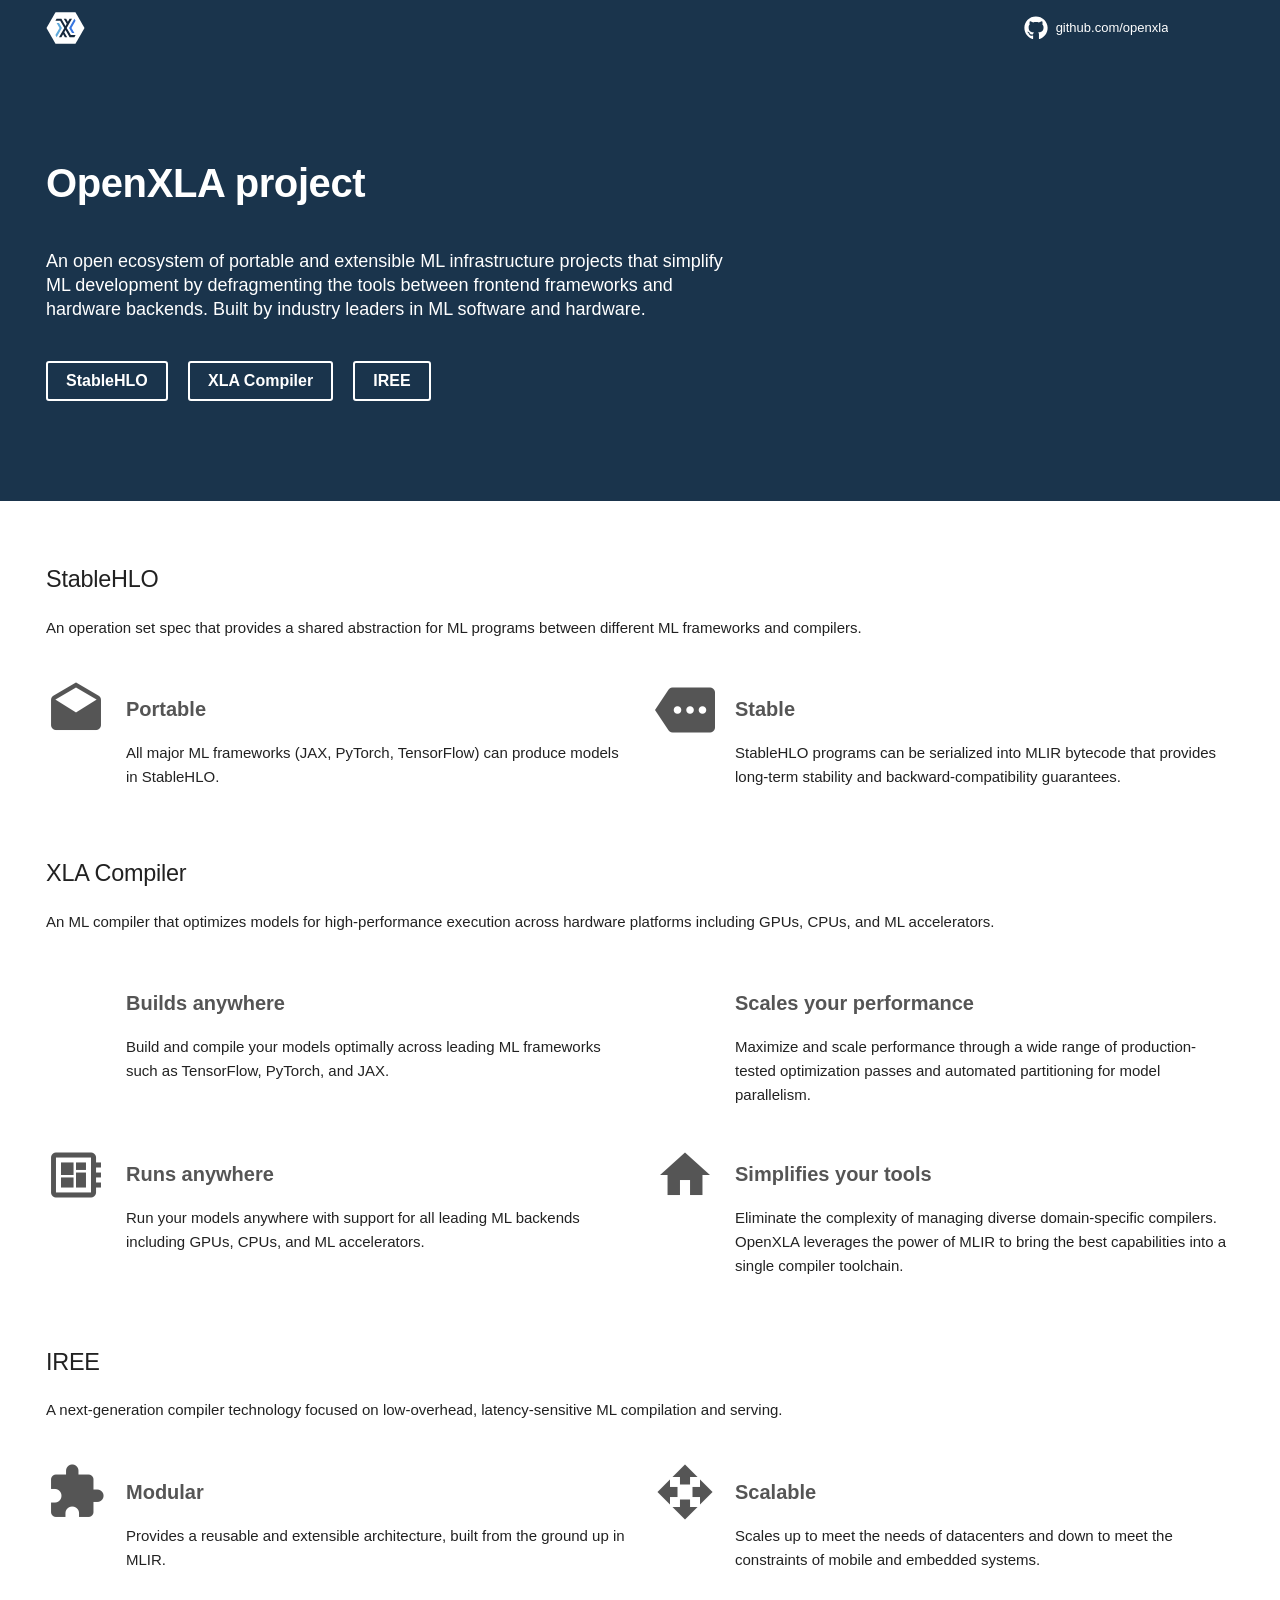
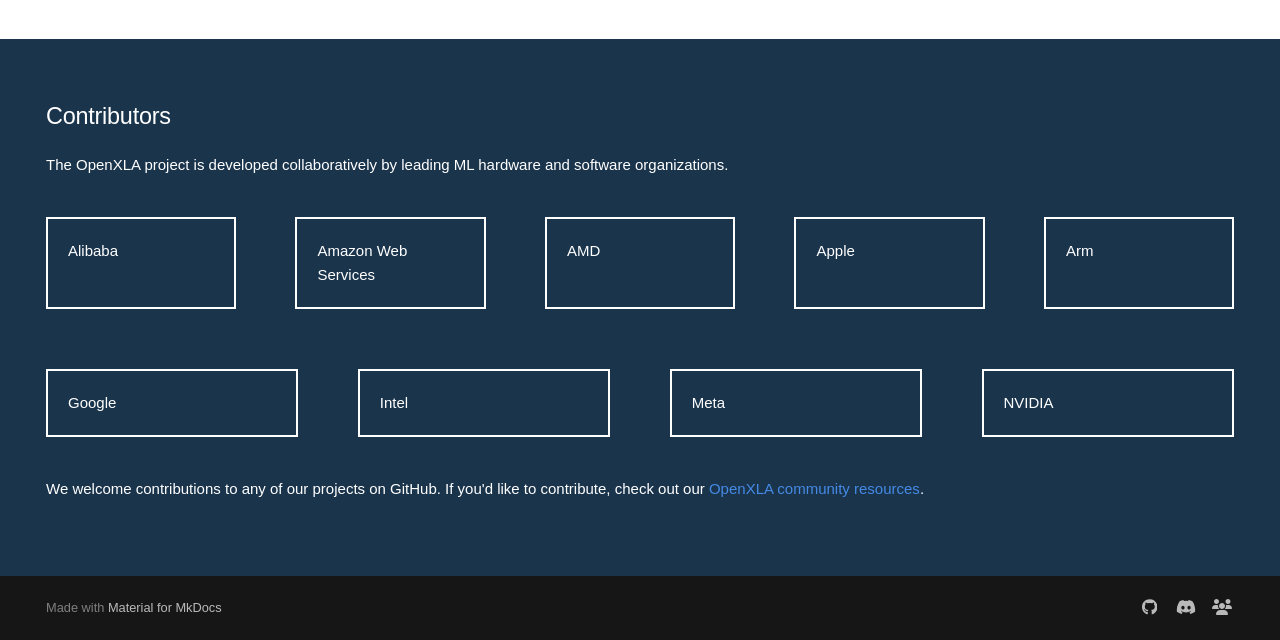
==== commit 6d18ad00: "Deployed 09d696e with MkDocs version: 1.4.2" ====
--- a/index.html
+++ b/index.html
@@ -167,11 +167,11 @@
 </p>
           <div class="oxla-buttons">
             
-            <a class="oxla-button" href="https://scottamain.github.io/stablehlo/">StableHLO</a>
-            
-            <a class="oxla-button" href="https://scottamain.github.io/xla/">XLA Compiler</a>
-            
-            <a class="oxla-button" href="https://scottamain.github.io/iree/">IREE</a>
+            <a class="oxla-button" href="https://github.com/openxla/stablehlo">StableHLO</a>
+            
+            <a class="oxla-button" href="https://github.com/openxla/xla">XLA Compiler</a>
+            
+            <a class="oxla-button" href="https://github.com/iree-org/iree">IREE</a>
             
           </div>
         </div>
--- a/website/stylesheets/openxla.css
+++ b/website/stylesheets/openxla.css
@@ -1,15 +1,15 @@
 @import url(//fonts.googleapis.com/icon?family=Material+Icons);
 
 [data-md-color-scheme="default"] {
-  --md-primary-fg-color: #1b466c; /* OpenXLA dark blue */
-  --md-typeset-a-color: #3775e0; /* OpenXLA royal blue */
-  --md-accent-fg-color: #5ea8da; /* OpenXLA light blue */
+  --md-primary-fg-color: #1a344c; /* OpenXLA dark blue */
+  --md-typeset-a-color: #458ae5; /* OpenXLA royal blue */
+  --md-accent-fg-color: #6fb6e0; /* OpenXLA light blue */
 }
 
 [data-md-color-scheme="slate"] {
-  --md-primary-fg-color: #1b466c; /* OpenXLA dark blue */
-  --md-typeset-a-color: #5ea8da; /* OpenXLA light blue */
-  --md-accent-fg-color: #3775e0; /* OpenXLA royal blue */
+  --md-primary-fg-color: #1a344c; /* OpenXLA dark blue */
+  --md-typeset-a-color: #458ae5; /* OpenXLA light blue */
+  --md-accent-fg-color: #6fb6e0; /* OpenXLA royal blue */
   /* H1 color */
   --md-default-fg-color--light: rgba(204,234,254,0.6);
   /* Button color */
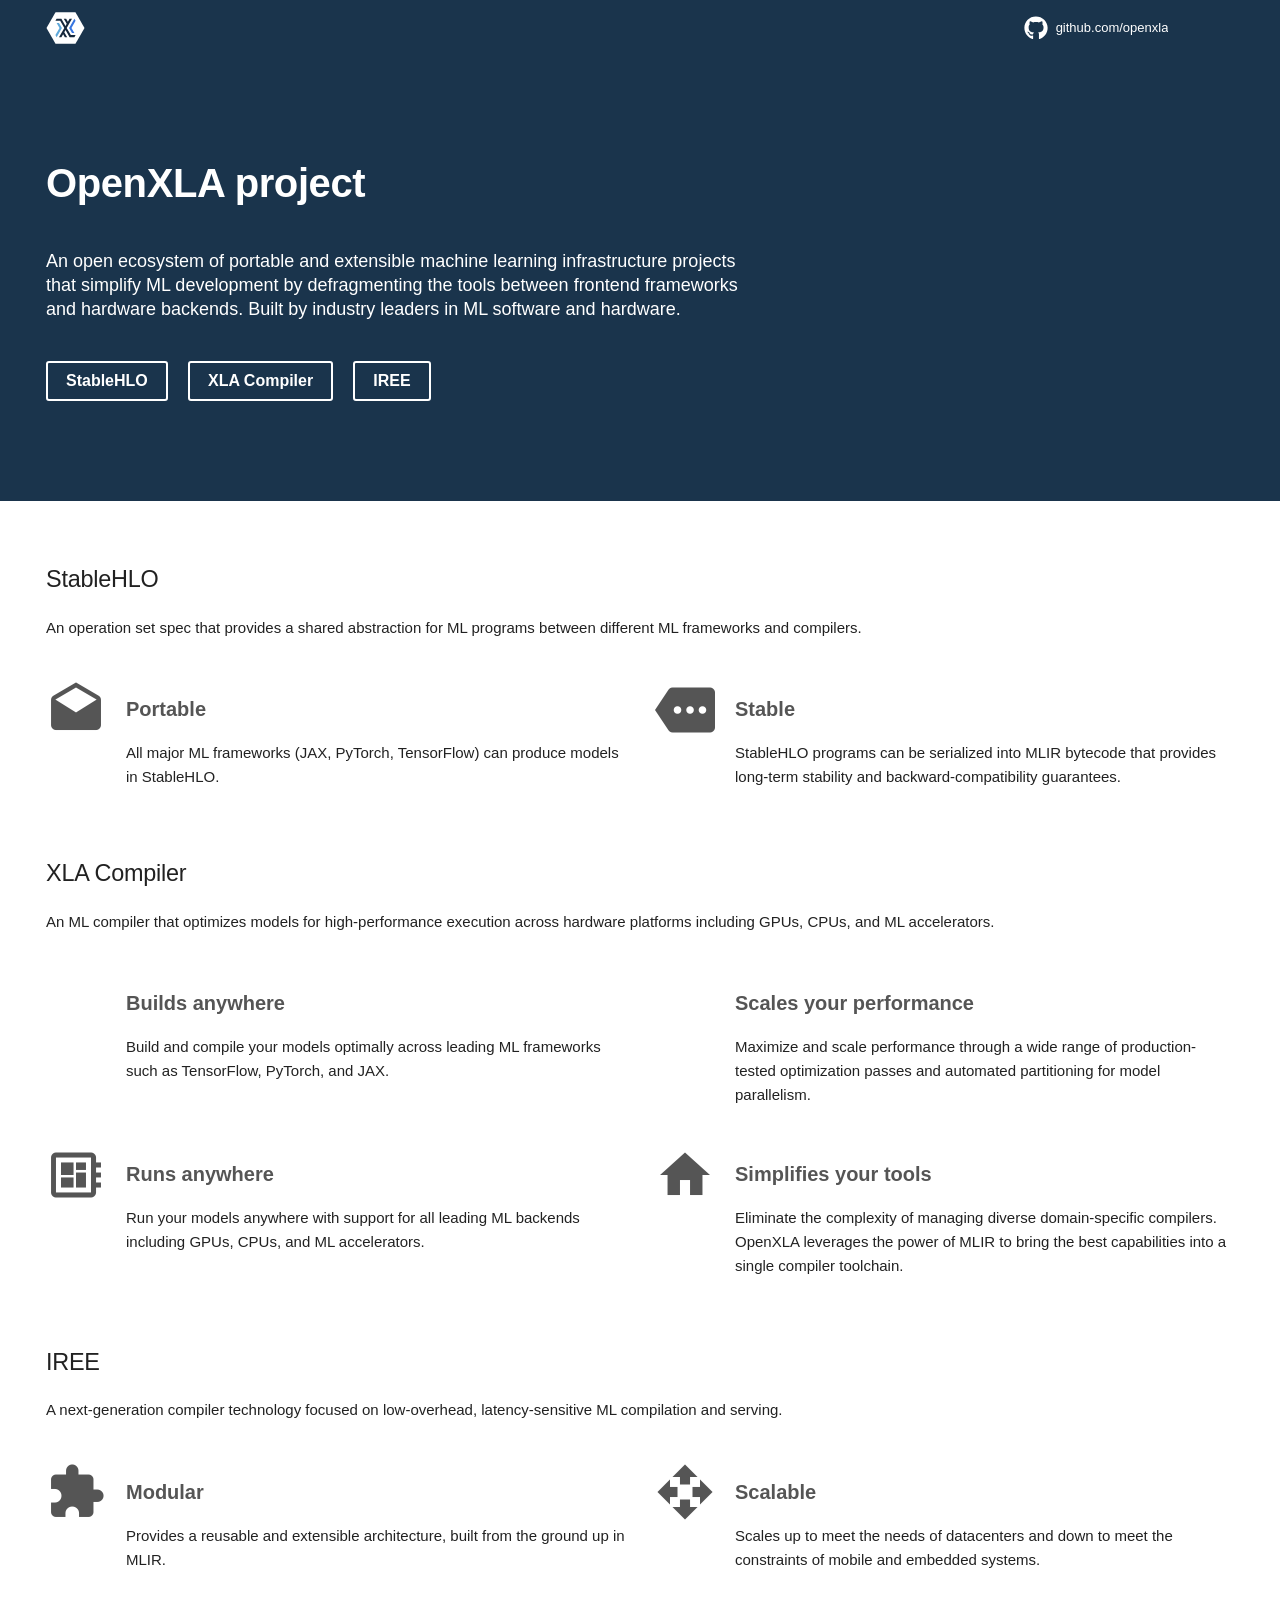
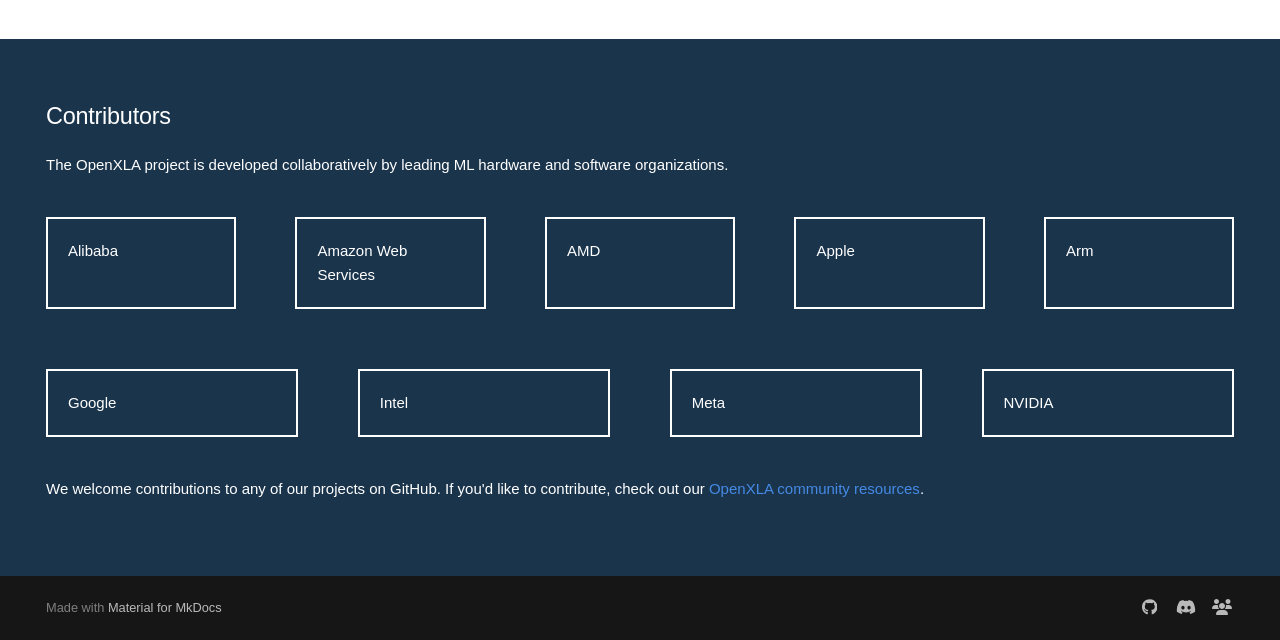
==== commit 414a3e95: "Deployed 1c3c6ea with MkDocs version: 1.4.2" ====
--- a/index.html
+++ b/index.html
@@ -160,7 +160,7 @@
       <div class="oxla-banner">
         <div class="oxla-banner-left">
           <h1 class="oxla-title">OpenXLA project</h1>
-          <p class="oxla-subtitle">An open ecosystem of portable and extensible ML infrastructure
+          <p class="oxla-subtitle">An open ecosystem of portable and extensible machine learning infrastructure
 projects that simplify ML development by defragmenting the tools
 between frontend frameworks and hardware backends. Built by industry leaders
 in ML software and hardware.
@@ -171,7 +171,7 @@
             
             <a class="oxla-button" href="https://github.com/openxla/xla">XLA Compiler</a>
             
-            <a class="oxla-button" href="https://github.com/iree-org/iree">IREE</a>
+            <a class="oxla-button" href="https://github.com/openxla/iree">IREE</a>
             
           </div>
         </div>
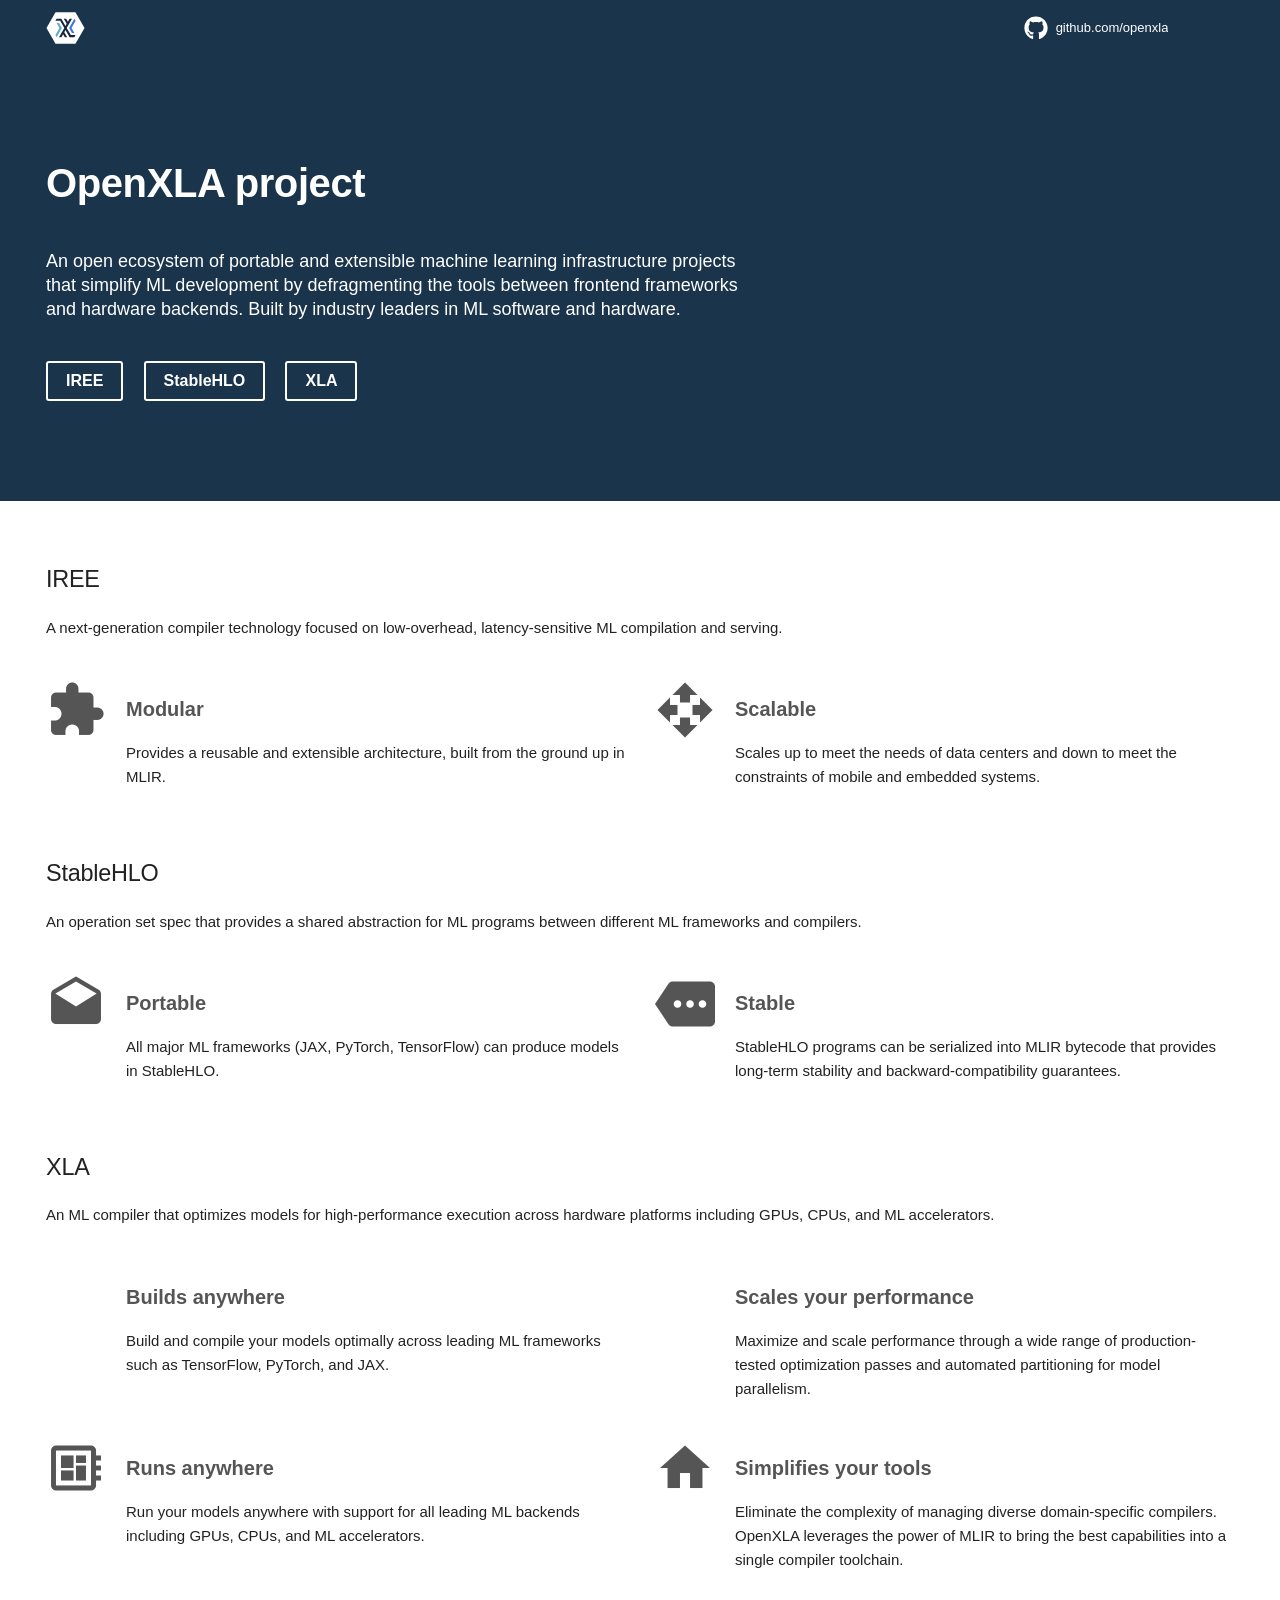
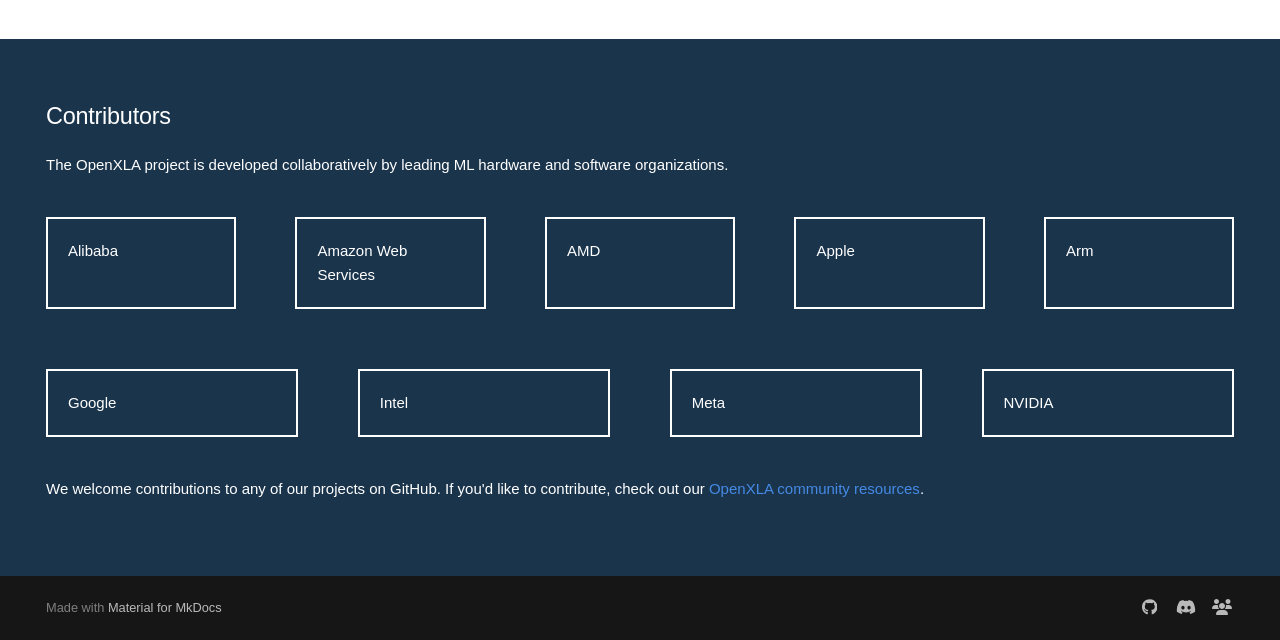
==== commit d7aa98ff: "Deployed fb3f157 with MkDocs version: 1.4.2" ====
--- a/index.html
+++ b/index.html
@@ -66,7 +66,7 @@
     <div data-md-component="skip">
       
         
-        <a href="#stablehlo" class="md-skip">
+        <a href="#iree" class="md-skip">
           Skip to content
         </a>
       
@@ -167,11 +167,11 @@
 </p>
           <div class="oxla-buttons">
             
+            <a class="oxla-button" href="https://github.com/openxla/iree">IREE</a>
+            
             <a class="oxla-button" href="https://github.com/openxla/stablehlo">StableHLO</a>
             
-            <a class="oxla-button" href="https://github.com/openxla/xla">XLA Compiler</a>
-            
-            <a class="oxla-button" href="https://github.com/openxla/iree">IREE</a>
+            <a class="oxla-button" href="https://github.com/openxla/xla">XLA</a>
             
           </div>
         </div>
@@ -308,6 +308,47 @@
  
  <!-- Table of contents item -->
  <li class="md-nav__item">
+   <a href="#iree" class="md-nav__link">
+     IREE
+   </a>
+
+   <!-- Table of contents list -->
+   
+ </li>
+ 
+      
+        <!--
+  Copyright (c) 2016-2022 Martin Donath <martin.donath@squidfunk.com>
+
+  Permission is hereby granted, free of charge, to any person obtaining a copy
+  of this software and associated documentation files (the "Software"), to
+  deal in the Software without restriction, including without limitation the
+  rights to use, copy, modify, merge, publish, distribute, sublicense, and/or
+  sell copies of the Software, and to permit persons to whom the Software is
+  furnished to do so, subject to the following conditions:
+
+  The above copyright notice and this permission notice shall be included in
+  all copies or substantial portions of the Software.
+
+  THE SOFTWARE IS PROVIDED "AS IS", WITHOUT WARRANTY OF ANY KIND, EXPRESS OR
+  IMPLIED, INCLUDING BUT NOT LIMITED TO THE WARRANTIES OF MERCHANTABILITY,
+  FITNESS FOR A PARTICULAR PURPOSE AND NON-INFRINGEMENT. IN NO EVENT SHALL THE
+  AUTHORS OR COPYRIGHT HOLDERS BE LIABLE FOR ANY CLAIM, DAMAGES OR OTHER
+  LIABILITY, WHETHER IN AN ACTION OF CONTRACT, TORT OR OTHERWISE, ARISING
+  FROM, OUT OF OR IN CONNECTION WITH THE SOFTWARE OR THE USE OR OTHER DEALINGS
+  IN THE SOFTWARE.
+-->
+
+<!-- Allow each page to override toc_depth. For example, at the top of MD file:
+
+---
+toc_depth: 2
+---
+
+ -->
+ 
+ <!-- Table of contents item -->
+ <li class="md-nav__item">
    <a href="#stablehlo" class="md-nav__link">
      StableHLO
    </a>
@@ -349,49 +390,8 @@
  
  <!-- Table of contents item -->
  <li class="md-nav__item">
-   <a href="#xla-compiler" class="md-nav__link">
-     XLA Compiler
-   </a>
-
-   <!-- Table of contents list -->
-   
- </li>
- 
-      
-        <!--
-  Copyright (c) 2016-2022 Martin Donath <martin.donath@squidfunk.com>
-
-  Permission is hereby granted, free of charge, to any person obtaining a copy
-  of this software and associated documentation files (the "Software"), to
-  deal in the Software without restriction, including without limitation the
-  rights to use, copy, modify, merge, publish, distribute, sublicense, and/or
-  sell copies of the Software, and to permit persons to whom the Software is
-  furnished to do so, subject to the following conditions:
-
-  The above copyright notice and this permission notice shall be included in
-  all copies or substantial portions of the Software.
-
-  THE SOFTWARE IS PROVIDED "AS IS", WITHOUT WARRANTY OF ANY KIND, EXPRESS OR
-  IMPLIED, INCLUDING BUT NOT LIMITED TO THE WARRANTIES OF MERCHANTABILITY,
-  FITNESS FOR A PARTICULAR PURPOSE AND NON-INFRINGEMENT. IN NO EVENT SHALL THE
-  AUTHORS OR COPYRIGHT HOLDERS BE LIABLE FOR ANY CLAIM, DAMAGES OR OTHER
-  LIABILITY, WHETHER IN AN ACTION OF CONTRACT, TORT OR OTHERWISE, ARISING
-  FROM, OUT OF OR IN CONNECTION WITH THE SOFTWARE OR THE USE OR OTHER DEALINGS
-  IN THE SOFTWARE.
--->
-
-<!-- Allow each page to override toc_depth. For example, at the top of MD file:
-
----
-toc_depth: 2
----
-
- -->
- 
- <!-- Table of contents item -->
- <li class="md-nav__item">
-   <a href="#iree" class="md-nav__link">
-     IREE
+   <a href="#xla" class="md-nav__link">
+     XLA
    </a>
 
    <!-- Table of contents list -->
@@ -506,6 +506,47 @@
  
  <!-- Table of contents item -->
  <li class="md-nav__item">
+   <a href="#iree" class="md-nav__link">
+     IREE
+   </a>
+
+   <!-- Table of contents list -->
+   
+ </li>
+ 
+      
+        <!--
+  Copyright (c) 2016-2022 Martin Donath <martin.donath@squidfunk.com>
+
+  Permission is hereby granted, free of charge, to any person obtaining a copy
+  of this software and associated documentation files (the "Software"), to
+  deal in the Software without restriction, including without limitation the
+  rights to use, copy, modify, merge, publish, distribute, sublicense, and/or
+  sell copies of the Software, and to permit persons to whom the Software is
+  furnished to do so, subject to the following conditions:
+
+  The above copyright notice and this permission notice shall be included in
+  all copies or substantial portions of the Software.
+
+  THE SOFTWARE IS PROVIDED "AS IS", WITHOUT WARRANTY OF ANY KIND, EXPRESS OR
+  IMPLIED, INCLUDING BUT NOT LIMITED TO THE WARRANTIES OF MERCHANTABILITY,
+  FITNESS FOR A PARTICULAR PURPOSE AND NON-INFRINGEMENT. IN NO EVENT SHALL THE
+  AUTHORS OR COPYRIGHT HOLDERS BE LIABLE FOR ANY CLAIM, DAMAGES OR OTHER
+  LIABILITY, WHETHER IN AN ACTION OF CONTRACT, TORT OR OTHERWISE, ARISING
+  FROM, OUT OF OR IN CONNECTION WITH THE SOFTWARE OR THE USE OR OTHER DEALINGS
+  IN THE SOFTWARE.
+-->
+
+<!-- Allow each page to override toc_depth. For example, at the top of MD file:
+
+---
+toc_depth: 2
+---
+
+ -->
+ 
+ <!-- Table of contents item -->
+ <li class="md-nav__item">
    <a href="#stablehlo" class="md-nav__link">
      StableHLO
    </a>
@@ -547,49 +588,8 @@
  
  <!-- Table of contents item -->
  <li class="md-nav__item">
-   <a href="#xla-compiler" class="md-nav__link">
-     XLA Compiler
-   </a>
-
-   <!-- Table of contents list -->
-   
- </li>
- 
-      
-        <!--
-  Copyright (c) 2016-2022 Martin Donath <martin.donath@squidfunk.com>
-
-  Permission is hereby granted, free of charge, to any person obtaining a copy
-  of this software and associated documentation files (the "Software"), to
-  deal in the Software without restriction, including without limitation the
-  rights to use, copy, modify, merge, publish, distribute, sublicense, and/or
-  sell copies of the Software, and to permit persons to whom the Software is
-  furnished to do so, subject to the following conditions:
-
-  The above copyright notice and this permission notice shall be included in
-  all copies or substantial portions of the Software.
-
-  THE SOFTWARE IS PROVIDED "AS IS", WITHOUT WARRANTY OF ANY KIND, EXPRESS OR
-  IMPLIED, INCLUDING BUT NOT LIMITED TO THE WARRANTIES OF MERCHANTABILITY,
-  FITNESS FOR A PARTICULAR PURPOSE AND NON-INFRINGEMENT. IN NO EVENT SHALL THE
-  AUTHORS OR COPYRIGHT HOLDERS BE LIABLE FOR ANY CLAIM, DAMAGES OR OTHER
-  LIABILITY, WHETHER IN AN ACTION OF CONTRACT, TORT OR OTHERWISE, ARISING
-  FROM, OUT OF OR IN CONNECTION WITH THE SOFTWARE OR THE USE OR OTHER DEALINGS
-  IN THE SOFTWARE.
--->
-
-<!-- Allow each page to override toc_depth. For example, at the top of MD file:
-
----
-toc_depth: 2
----
-
- -->
- 
- <!-- Table of contents item -->
- <li class="md-nav__item">
-   <a href="#iree" class="md-nav__link">
-     IREE
+   <a href="#xla" class="md-nav__link">
+     XLA
    </a>
 
    <!-- Table of contents list -->
@@ -659,6 +659,20 @@
 <section class="oxla-section">
 <div class="oxla-section-inner">
 <div class="oxla-features">
+<h2 id="iree">IREE</h2>
+<p>A next-generation compiler technology focused on low-overhead, latency-sensitive ML compilation and serving.</p>
+<ul>
+<li>
+<p><span class="material-icon">extension</span>
+  <strong>Modular</strong>
+Provides a reusable and extensible architecture, built from the ground up in MLIR.</p>
+</li>
+<li>
+<p><span class="material-icon">open_with</span>
+  <strong>Scalable</strong>
+  Scales up to meet the needs of data centers and down to meet the constraints of mobile and embedded systems.</p>
+</li>
+</ul>
 <h2 id="stablehlo">StableHLO</h2>
 <p>An operation set spec that provides a shared abstraction for ML programs between
 different ML frameworks and compilers.</p>
@@ -676,7 +690,7 @@
   long-term stability and backward-compatibility guarantees.</p>
 </li>
 </ul>
-<h2 id="xla-compiler">XLA Compiler</h2>
+<h2 id="xla">XLA</h2>
 <p>An ML compiler that optimizes models for high-performance execution across
 hardware platforms including GPUs, CPUs, and ML accelerators.</p>
 <ul>
@@ -699,20 +713,6 @@
 <p><span class="material-icon">home_repair_service</span>
   <strong>Simplifies your tools</strong>
   Eliminate the complexity of managing diverse domain-specific compilers. OpenXLA leverages the power of MLIR to bring the best capabilities into a single compiler toolchain.</p>
-</li>
-</ul>
-<h2 id="iree">IREE</h2>
-<p>A next-generation compiler technology focused on low-overhead, latency-sensitive ML compilation and serving.</p>
-<ul>
-<li>
-<p><span class="material-icon">extension</span>
-  <strong>Modular</strong>
-Provides a reusable and extensible architecture, built from the ground up in MLIR.</p>
-</li>
-<li>
-<p><span class="material-icon">open_with</span>
-  <strong>Scalable</strong>
-  Scales up to meet the needs of datacenters and down to meet the constraints of mobile and embedded systems.</p>
 </li>
 </ul>
 </div>
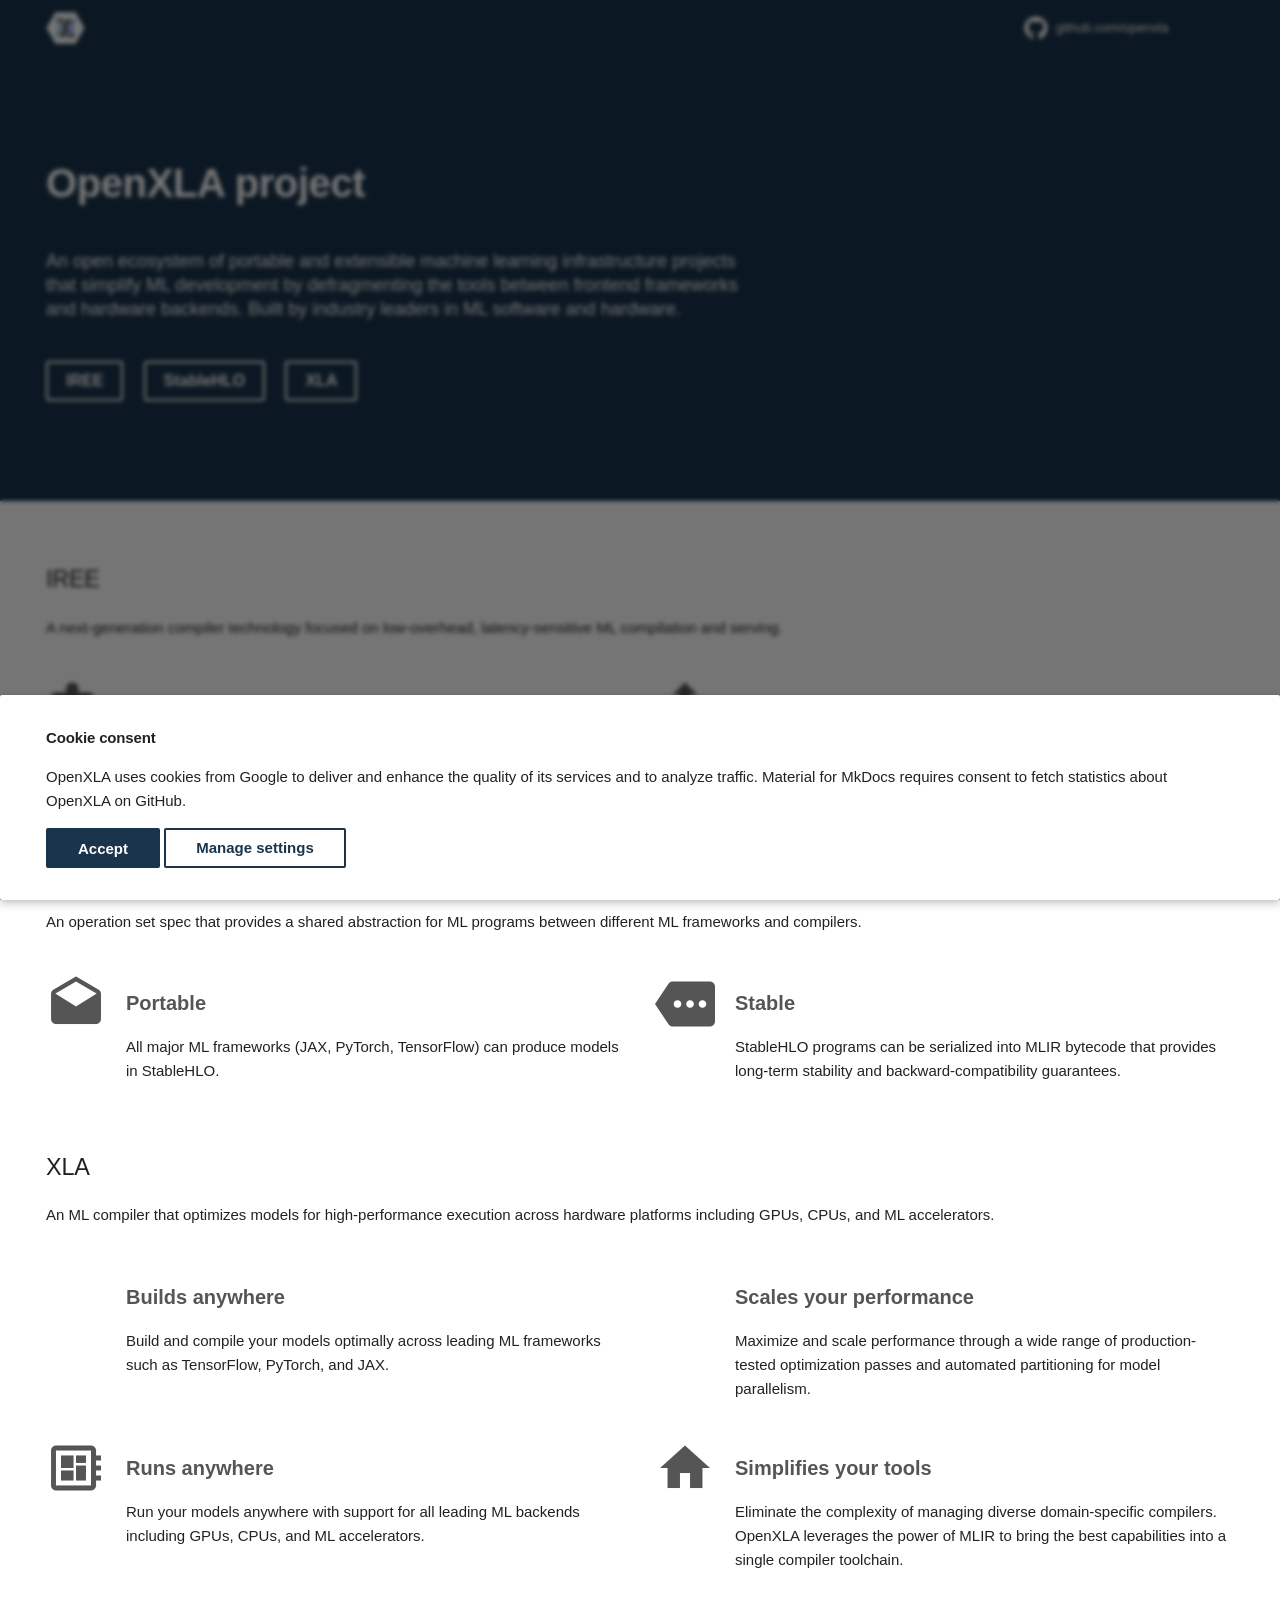
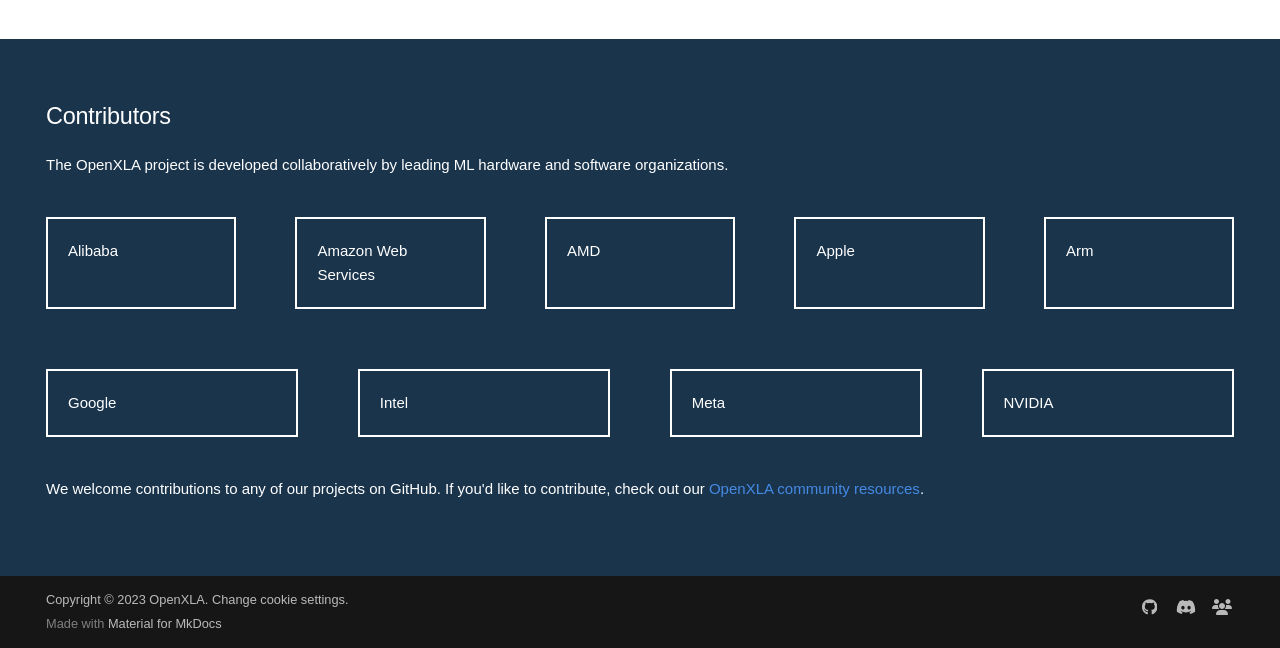
==== commit de469a0a: "Deployed fc1a77e with MkDocs version: 1.4.2" ====
--- a/index.html
+++ b/index.html
@@ -44,6 +44,18 @@
     <script>__md_scope=new URL(".",location),__md_hash=e=>[...e].reduce((e,_)=>(e<<5)-e+_.charCodeAt(0),0),__md_get=(e,_=localStorage,t=__md_scope)=>JSON.parse(_.getItem(t.pathname+"."+e)),__md_set=(e,_,t=localStorage,a=__md_scope)=>{try{t.setItem(a.pathname+"."+e,JSON.stringify(_))}catch(e){}}</script>
     
       
+  
+
+
+  
+  
+
+
+  <script id="__analytics">function __md_analytics(){function n(){dataLayer.push(arguments)}window.dataLayer=window.dataLayer||[],n("js",new Date),n("config","G-Z67BRKDG1B"),document.addEventListener("DOMContentLoaded",function(){document.forms.search&&document.forms.search.query.addEventListener("blur",function(){this.value&&n("event","search",{search_term:this.value})}),document$.subscribe(function(){var a=document.forms.feedback;if(void 0!==a)for(var e of a.querySelectorAll("[type=submit]"))e.addEventListener("click",function(e){e.preventDefault();var t=document.location.pathname,e=this.getAttribute("data-md-value");n("event","feedback",{page:t,data:e}),a.firstElementChild.disabled=!0;e=a.querySelector(".md-feedback__note [data-md-value='"+e+"']");e&&(e.hidden=!1)}),a.hidden=!1}),location$.subscribe(function(e){n("config","G-Z67BRKDG1B",{page_path:e.pathname})})});var e=document.createElement("script");e.async=!0,e.src="https://www.googletagmanager.com/gtag/js?id=G-Z67BRKDG1B",document.getElementById("__analytics").insertAdjacentElement("afterEnd",e)}</script>
+
+  
+    <script>var consent;"undefined"==typeof __md_analytics||(consent=__md_get("__consent"))&&consent.analytics&&__md_analytics()</script>
+  
 
     
     
@@ -743,6 +755,8 @@
 </section>
 
 
+  
+
 
   
 
@@ -762,6 +776,11 @@
   <div class="md-footer-meta md-typeset">
     <div class="md-footer-meta__inner md-grid">
       <div class="md-copyright">
+  
+    <div class="md-copyright__highlight">
+      Copyright &copy; 2023 OpenXLA. <a href="#__consent">Change cookie settings</a>.
+
+    </div>
   
   
     Made with
@@ -808,6 +827,74 @@
       <div class="md-dialog__inner md-typeset"></div>
     </div>
     
+      <div class="md-consent" data-md-component="consent" id="__consent" hidden>
+        <div class="md-consent__overlay"></div>
+        <aside class="md-consent__inner">
+          <form class="md-consent__form md-grid md-typeset" name="consent">
+            
+
+  
+
+
+  
+
+
+
+
+<h4>Cookie consent</h4>
+<p>OpenXLA uses cookies from Google to deliver and enhance the quality of its services and to analyze traffic. Material for MkDocs requires consent to fetch statistics about OpenXLA on GitHub.</p>
+<input class="md-toggle" type="checkbox" id="__settings" >
+<div class="md-consent__settings">
+  <ul class="task-list">
+    
+      
+      
+        
+        
+      
+      <li class="task-list-item">
+        <label class="task-list-control">
+          <input type="checkbox" name="analytics" checked>
+          <span class="task-list-indicator"></span>
+          Google Analytics
+        </label>
+      </li>
+    
+      
+      
+        
+        
+      
+      <li class="task-list-item">
+        <label class="task-list-control">
+          <input type="checkbox" name="github" checked>
+          <span class="task-list-indicator"></span>
+          GitHub
+        </label>
+      </li>
+    
+  </ul>
+</div>
+<div class="md-consent__controls">
+  
+    
+      <button class="md-button md-button--primary">Accept</button>
+    
+    
+    
+  
+    
+    
+    
+      <label class="md-button" for="__settings">Manage settings</label>
+    
+  
+</div>
+          </form>
+        </aside>
+      </div>
+      <script>var consent=__md_get("__consent");if(consent)for(var input of document.forms.consent.elements)input.name&&(input.checked=consent[input.name]||!1);else"file:"!==location.protocol&&setTimeout(function(){document.querySelector("[data-md-component=consent]").hidden=!1},250);var action,form=document.forms.consent;for(action of["submit","reset"])form.addEventListener(action,function(e){if(e.preventDefault(),"reset"===e.type)for(var n of document.forms.consent.elements)n.name&&(n.checked=!1);__md_set("__consent",Object.fromEntries(Array.from(new FormData(form).keys()).map(function(e){return[e,!0]}))),location.hash="",location.reload()})</script>
+    
     <script id="__config" type="application/json">{"base": ".", "features": [], "search": "assets/javascripts/workers/search.db81ec45.min.js", "translations": {"clipboard.copied": "Copied to clipboard", "clipboard.copy": "Copy to clipboard", "search.result.more.one": "1 more on this page", "search.result.more.other": "# more on this page", "search.result.none": "No matching documents", "search.result.one": "1 matching document", "search.result.other": "# matching documents", "search.result.placeholder": "Type to start searching", "search.result.term.missing": "Missing", "select.version": "Select version"}}</script>
     
     
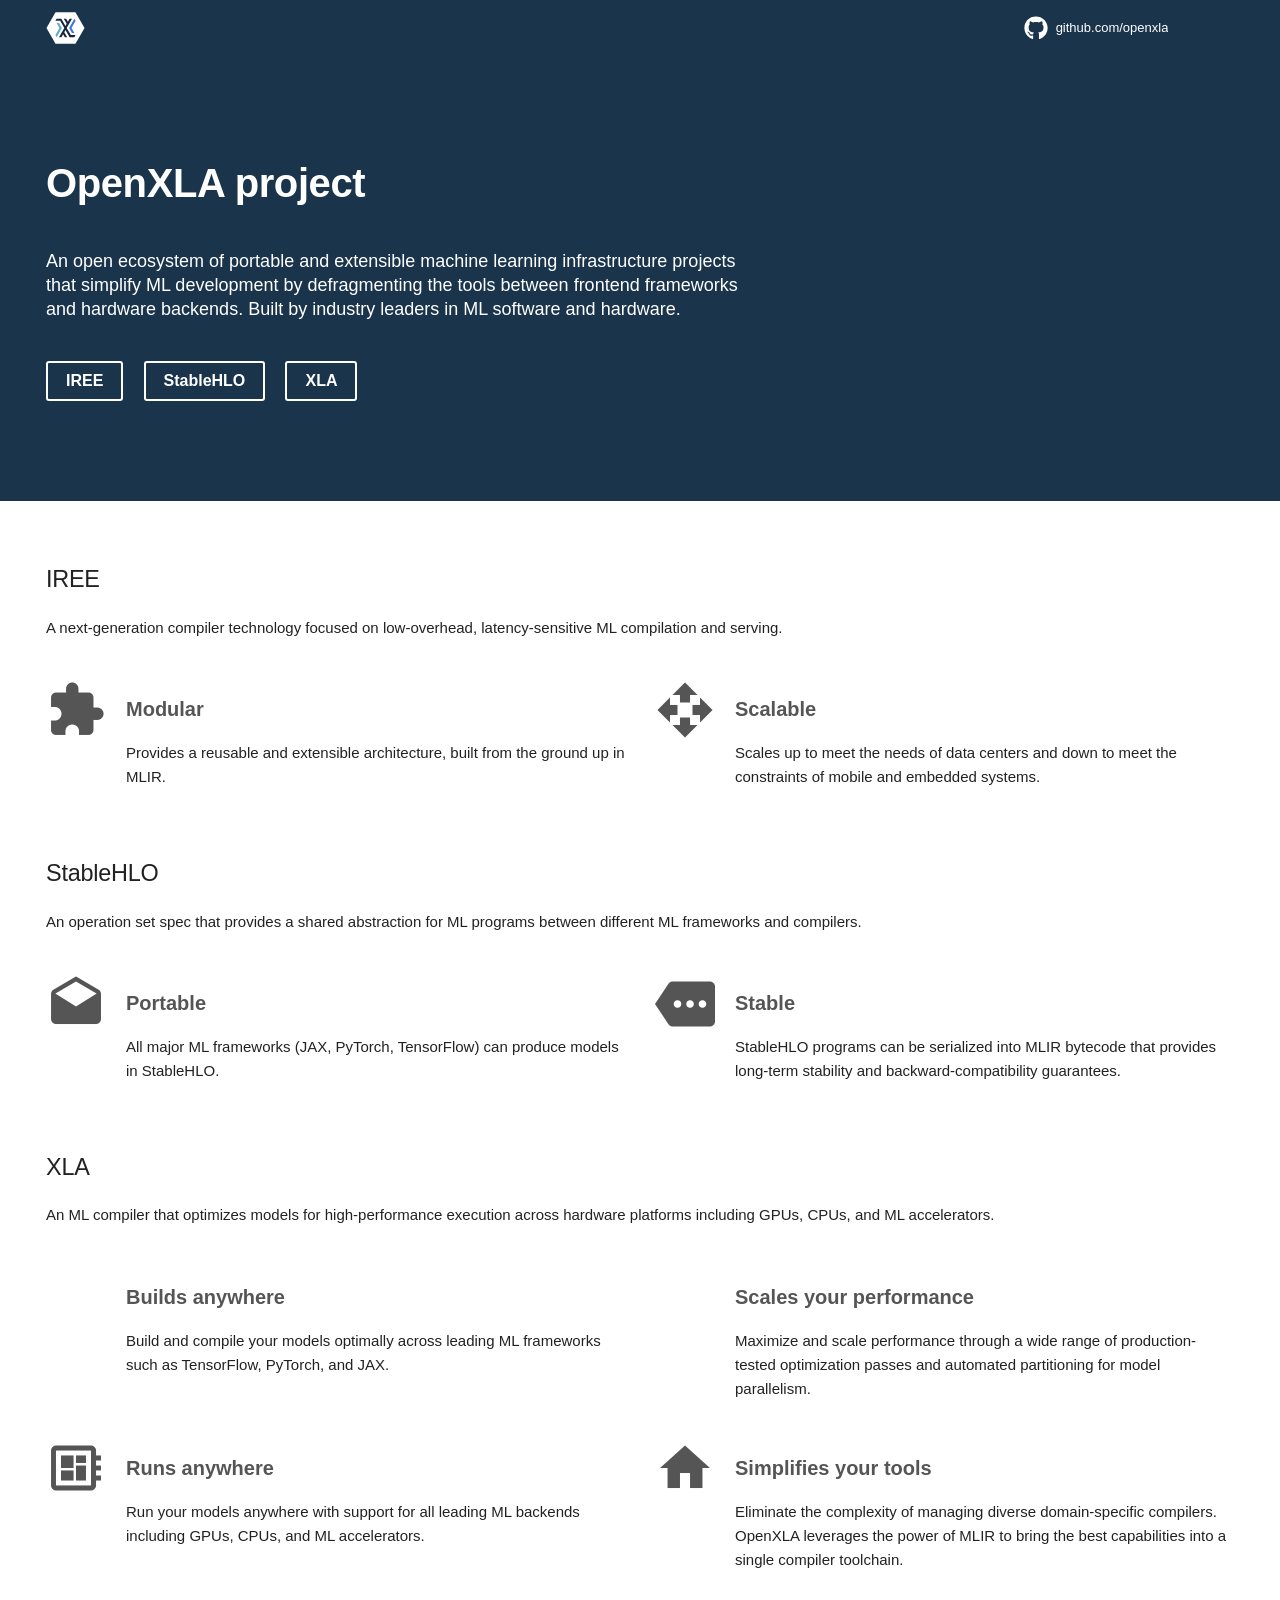
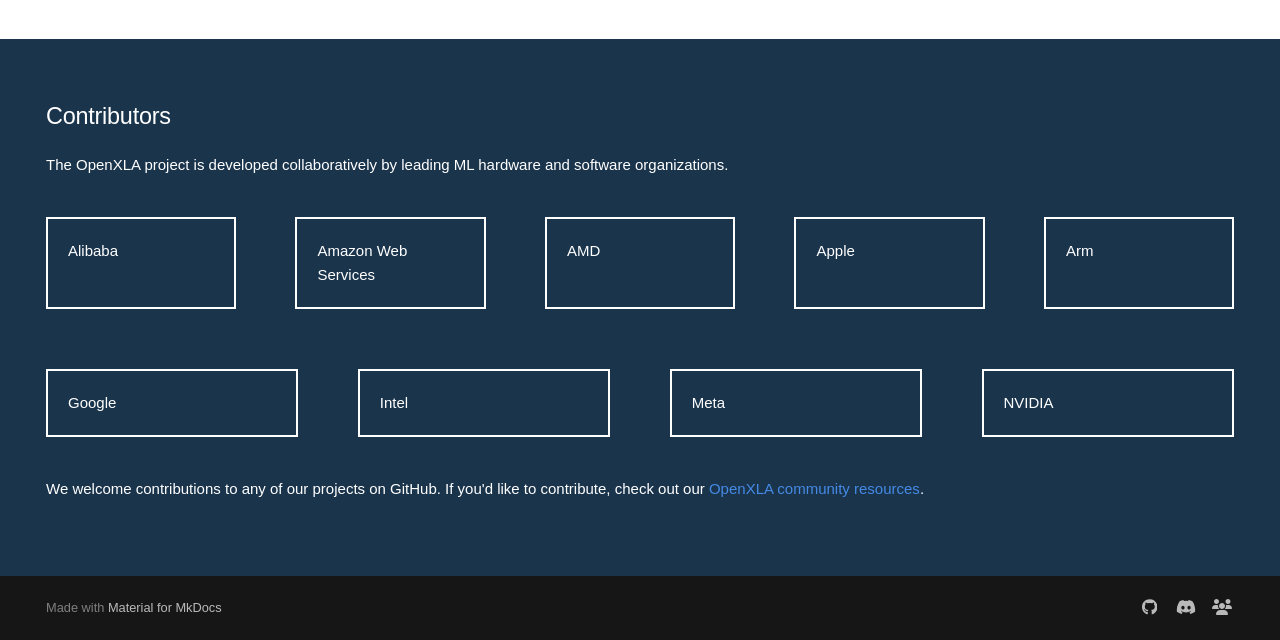
==== commit 1542aef8: "Deployed bb28e29 with MkDocs version: 1.4.2" ====
--- a/index.html
+++ b/index.html
@@ -44,18 +44,6 @@
     <script>__md_scope=new URL(".",location),__md_hash=e=>[...e].reduce((e,_)=>(e<<5)-e+_.charCodeAt(0),0),__md_get=(e,_=localStorage,t=__md_scope)=>JSON.parse(_.getItem(t.pathname+"."+e)),__md_set=(e,_,t=localStorage,a=__md_scope)=>{try{t.setItem(a.pathname+"."+e,JSON.stringify(_))}catch(e){}}</script>
     
       
-  
-
-
-  
-  
-
-
-  <script id="__analytics">function __md_analytics(){function n(){dataLayer.push(arguments)}window.dataLayer=window.dataLayer||[],n("js",new Date),n("config","G-Z67BRKDG1B"),document.addEventListener("DOMContentLoaded",function(){document.forms.search&&document.forms.search.query.addEventListener("blur",function(){this.value&&n("event","search",{search_term:this.value})}),document$.subscribe(function(){var a=document.forms.feedback;if(void 0!==a)for(var e of a.querySelectorAll("[type=submit]"))e.addEventListener("click",function(e){e.preventDefault();var t=document.location.pathname,e=this.getAttribute("data-md-value");n("event","feedback",{page:t,data:e}),a.firstElementChild.disabled=!0;e=a.querySelector(".md-feedback__note [data-md-value='"+e+"']");e&&(e.hidden=!1)}),a.hidden=!1}),location$.subscribe(function(e){n("config","G-Z67BRKDG1B",{page_path:e.pathname})})});var e=document.createElement("script");e.async=!0,e.src="https://www.googletagmanager.com/gtag/js?id=G-Z67BRKDG1B",document.getElementById("__analytics").insertAdjacentElement("afterEnd",e)}</script>
-
-  
-    <script>var consent;"undefined"==typeof __md_analytics||(consent=__md_get("__consent"))&&consent.analytics&&__md_analytics()</script>
-  
 
     
     
@@ -755,8 +743,6 @@
 </section>
 
 
-  
-
 
   
 
@@ -777,11 +763,6 @@
     <div class="md-footer-meta__inner md-grid">
       <div class="md-copyright">
   
-    <div class="md-copyright__highlight">
-      Copyright &copy; 2023 OpenXLA. <a href="#__consent">Change cookie settings</a>.
-
-    </div>
-  
   
     Made with
     <a href="https://squidfunk.github.io/mkdocs-material/" target="_blank" rel="noopener">
@@ -827,74 +808,6 @@
       <div class="md-dialog__inner md-typeset"></div>
     </div>
     
-      <div class="md-consent" data-md-component="consent" id="__consent" hidden>
-        <div class="md-consent__overlay"></div>
-        <aside class="md-consent__inner">
-          <form class="md-consent__form md-grid md-typeset" name="consent">
-            
-
-  
-
-
-  
-
-
-
-
-<h4>Cookie consent</h4>
-<p>OpenXLA uses cookies from Google to deliver and enhance the quality of its services and to analyze traffic. Material for MkDocs requires consent to fetch statistics about OpenXLA on GitHub.</p>
-<input class="md-toggle" type="checkbox" id="__settings" >
-<div class="md-consent__settings">
-  <ul class="task-list">
-    
-      
-      
-        
-        
-      
-      <li class="task-list-item">
-        <label class="task-list-control">
-          <input type="checkbox" name="analytics" checked>
-          <span class="task-list-indicator"></span>
-          Google Analytics
-        </label>
-      </li>
-    
-      
-      
-        
-        
-      
-      <li class="task-list-item">
-        <label class="task-list-control">
-          <input type="checkbox" name="github" checked>
-          <span class="task-list-indicator"></span>
-          GitHub
-        </label>
-      </li>
-    
-  </ul>
-</div>
-<div class="md-consent__controls">
-  
-    
-      <button class="md-button md-button--primary">Accept</button>
-    
-    
-    
-  
-    
-    
-    
-      <label class="md-button" for="__settings">Manage settings</label>
-    
-  
-</div>
-          </form>
-        </aside>
-      </div>
-      <script>var consent=__md_get("__consent");if(consent)for(var input of document.forms.consent.elements)input.name&&(input.checked=consent[input.name]||!1);else"file:"!==location.protocol&&setTimeout(function(){document.querySelector("[data-md-component=consent]").hidden=!1},250);var action,form=document.forms.consent;for(action of["submit","reset"])form.addEventListener(action,function(e){if(e.preventDefault(),"reset"===e.type)for(var n of document.forms.consent.elements)n.name&&(n.checked=!1);__md_set("__consent",Object.fromEntries(Array.from(new FormData(form).keys()).map(function(e){return[e,!0]}))),location.hash="",location.reload()})</script>
-    
     <script id="__config" type="application/json">{"base": ".", "features": [], "search": "assets/javascripts/workers/search.db81ec45.min.js", "translations": {"clipboard.copied": "Copied to clipboard", "clipboard.copy": "Copy to clipboard", "search.result.more.one": "1 more on this page", "search.result.more.other": "# more on this page", "search.result.none": "No matching documents", "search.result.one": "1 matching document", "search.result.other": "# matching documents", "search.result.placeholder": "Type to start searching", "search.result.term.missing": "Missing", "select.version": "Select version"}}</script>
     
     
